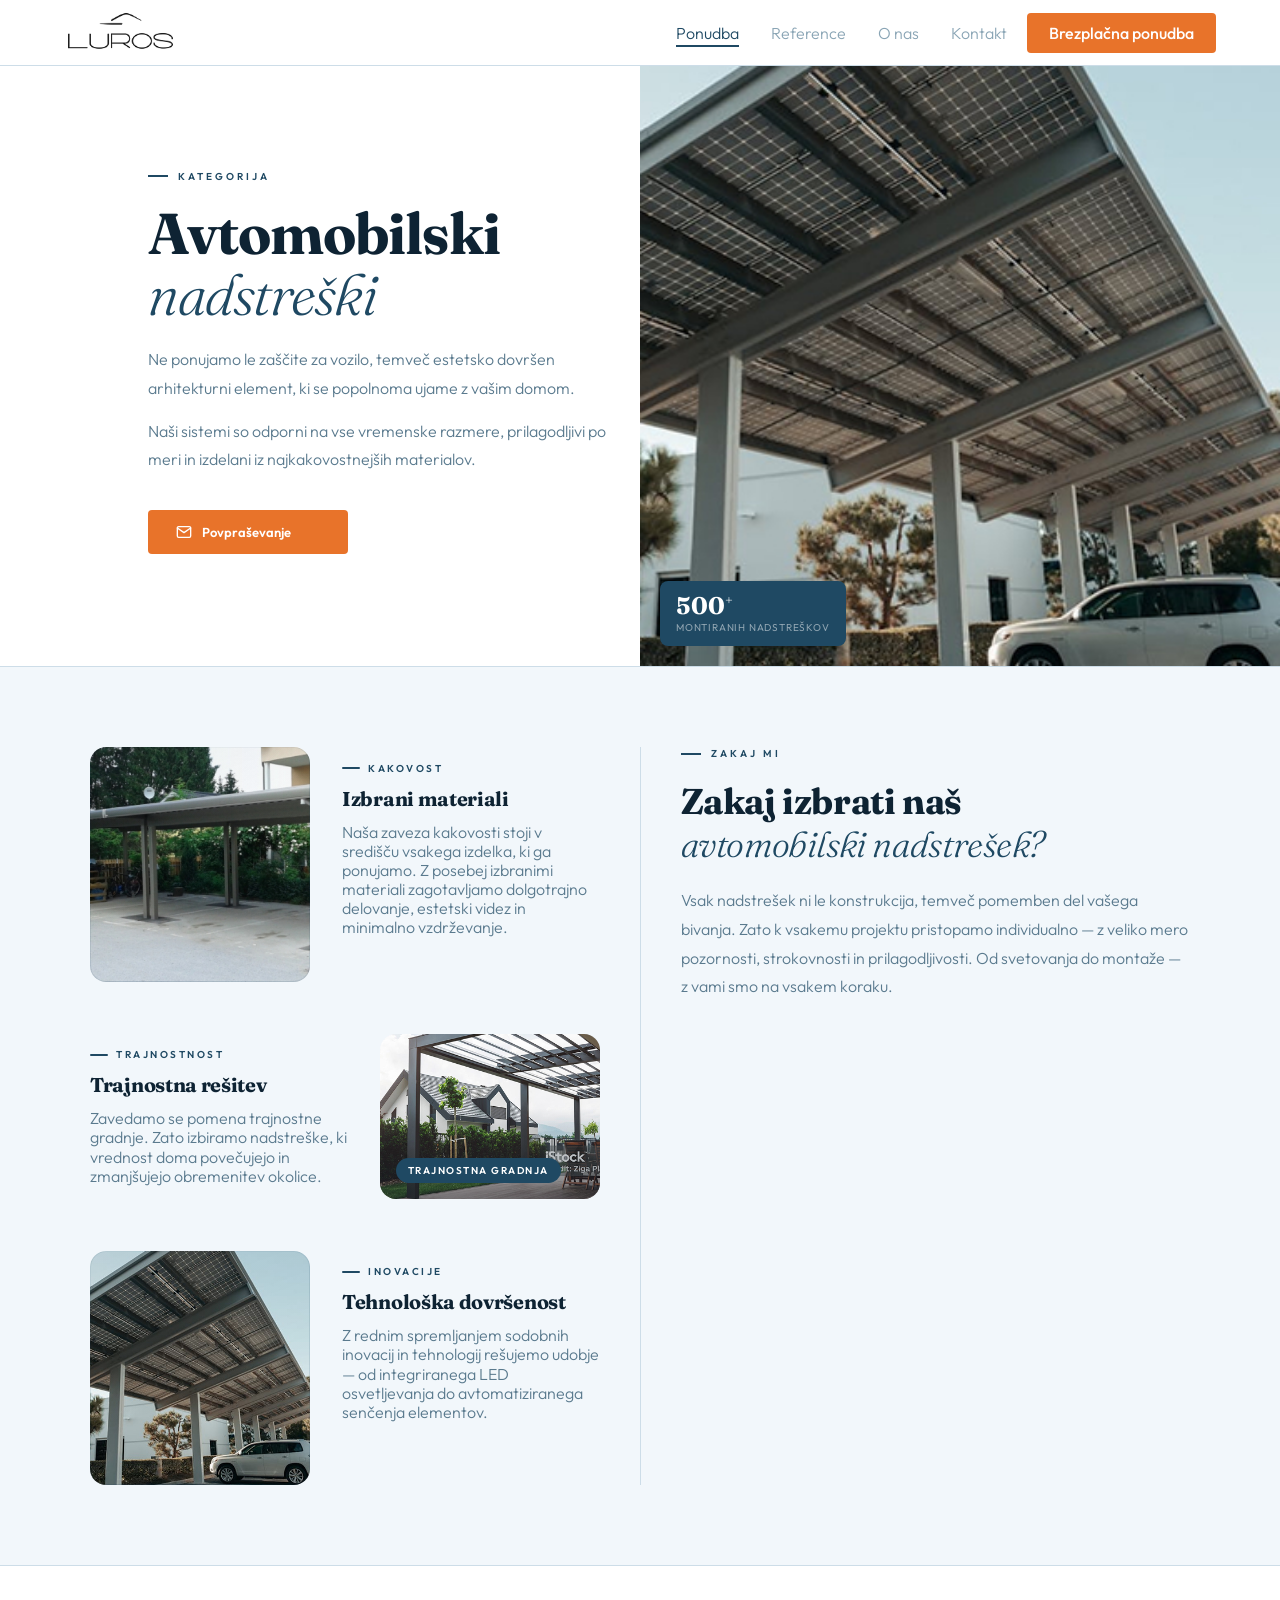
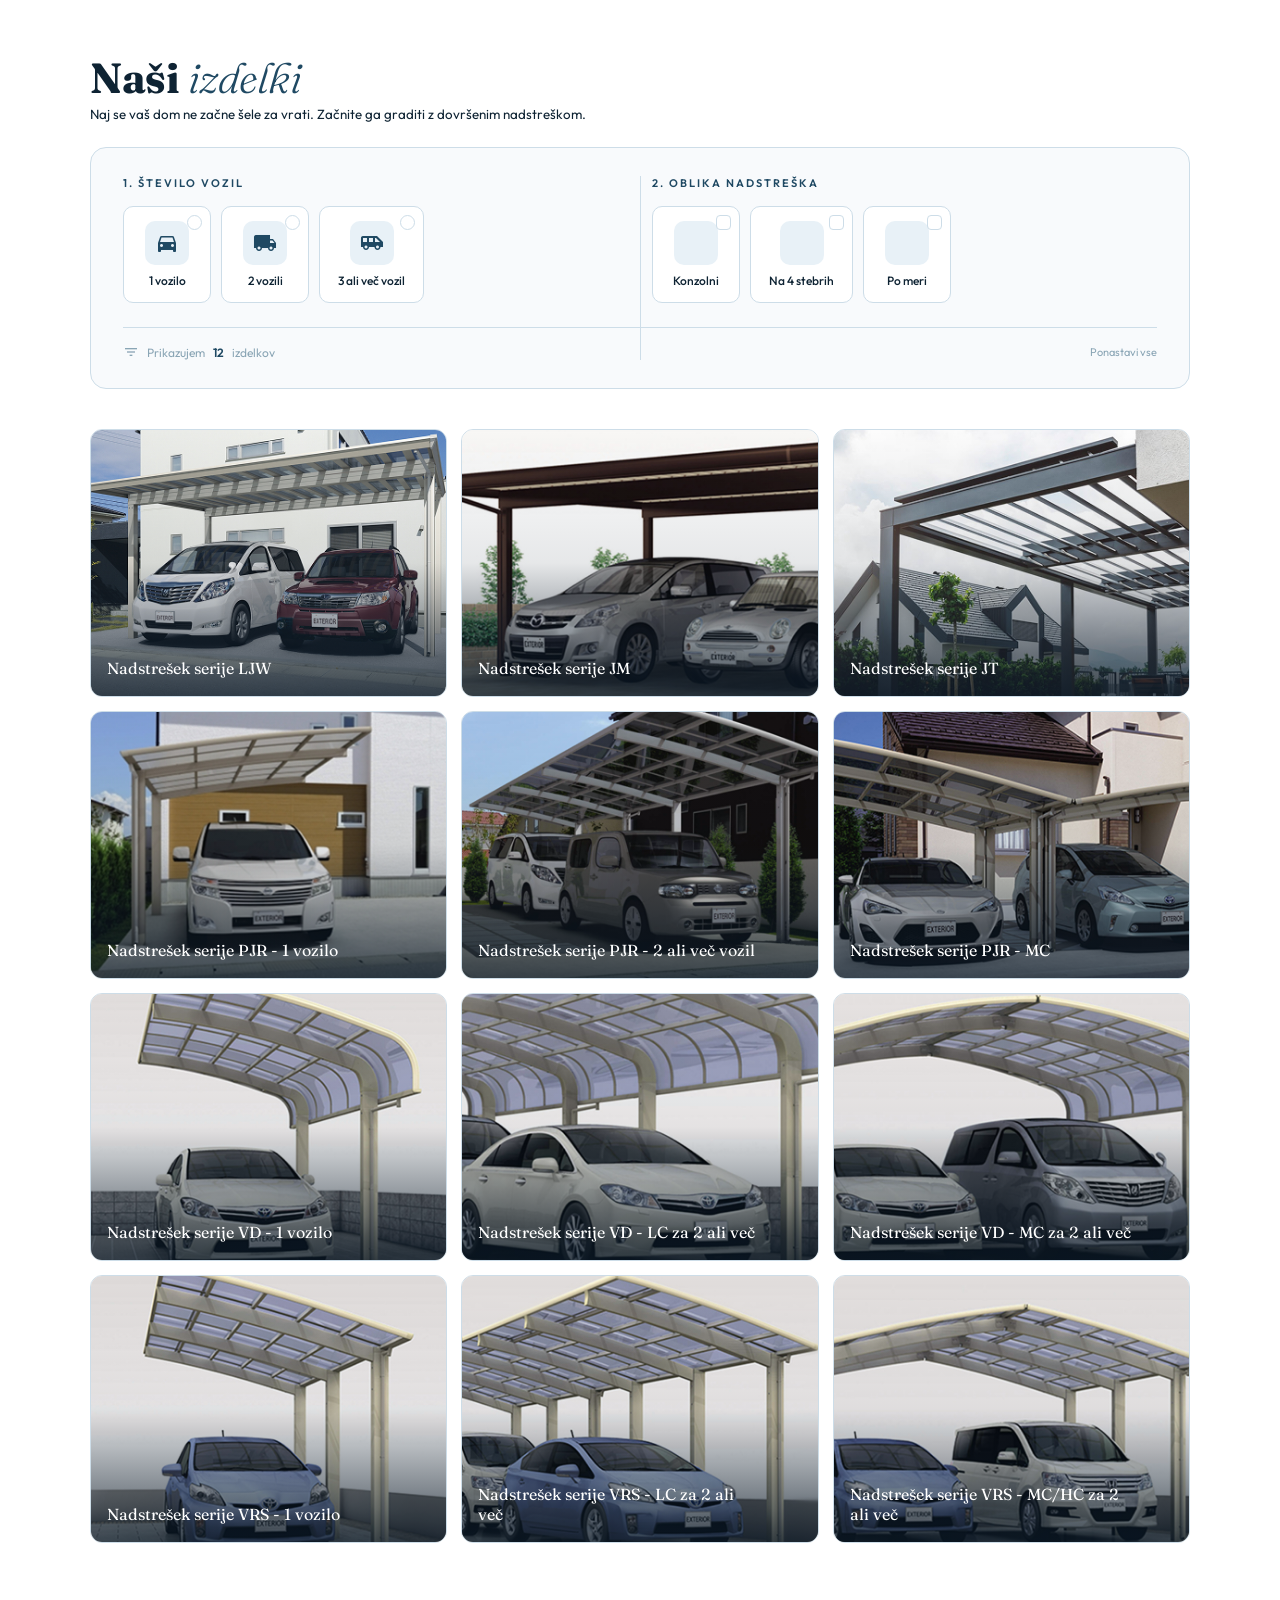
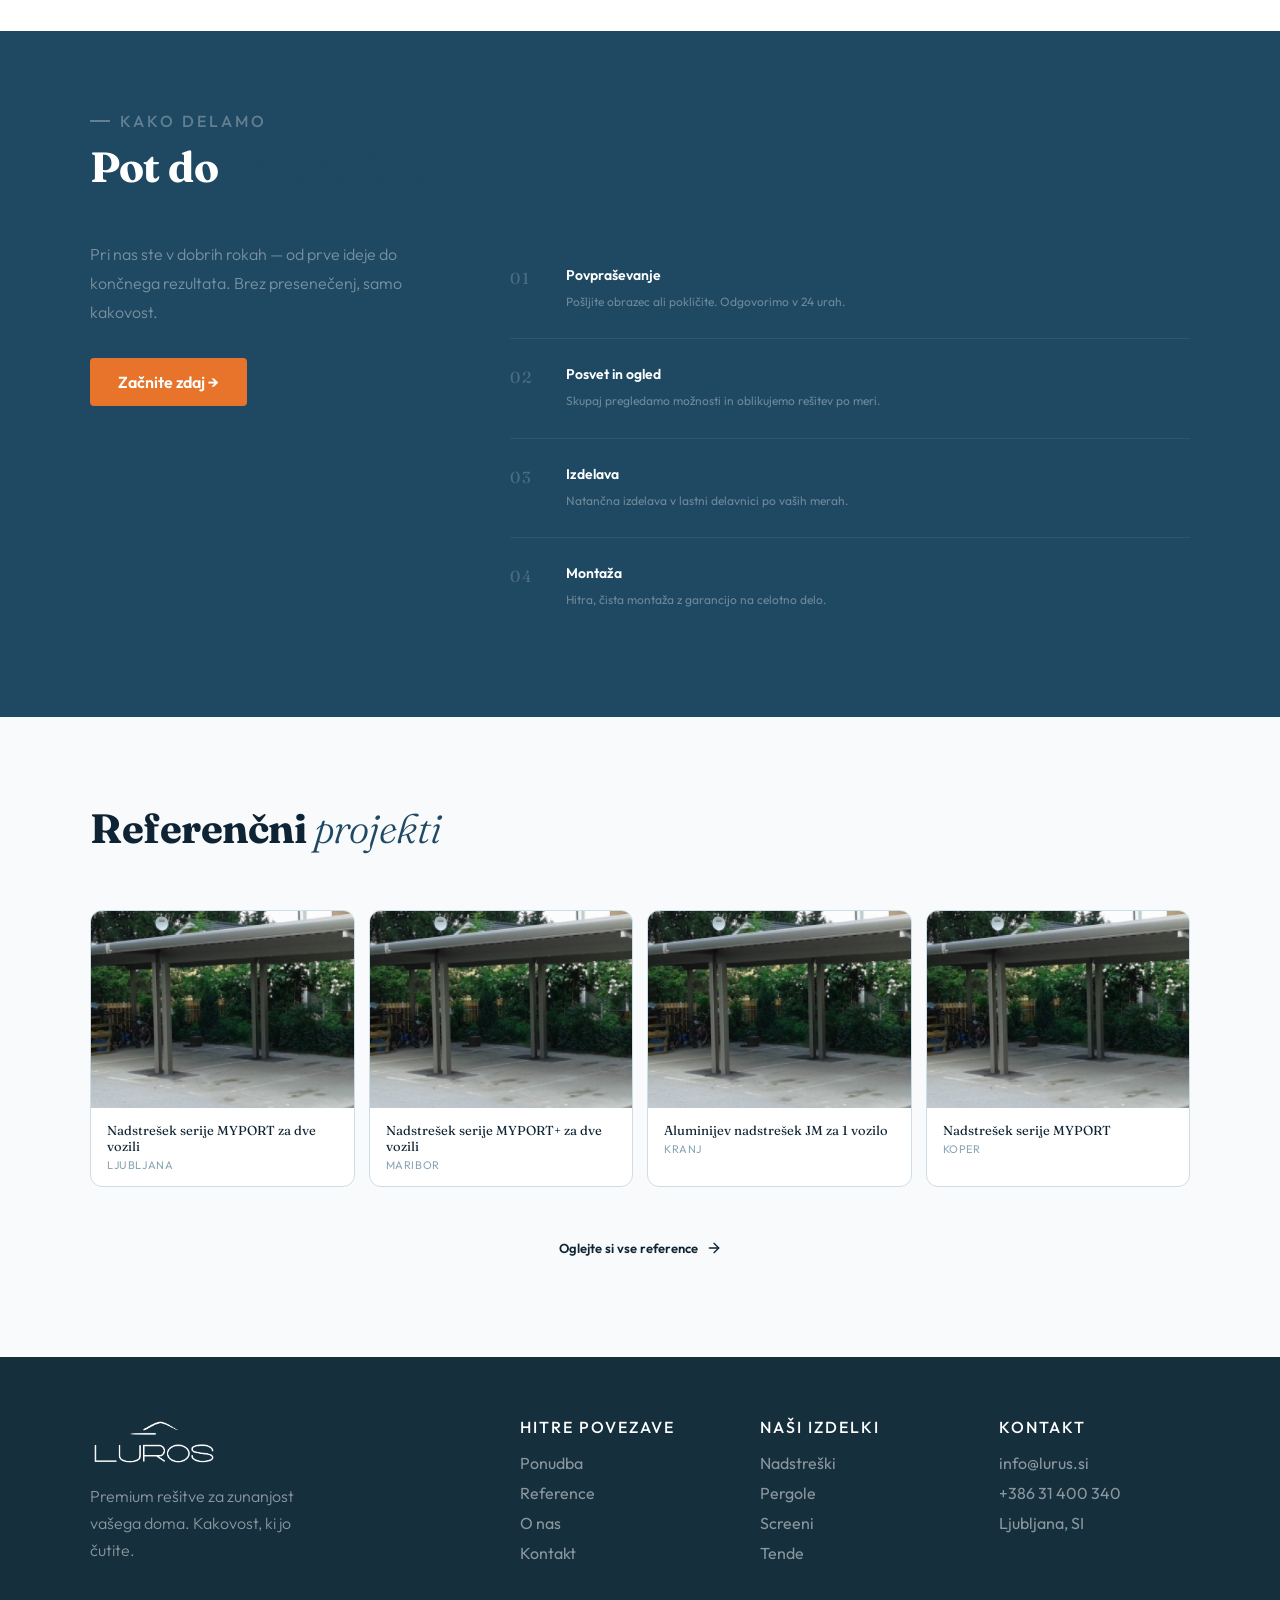
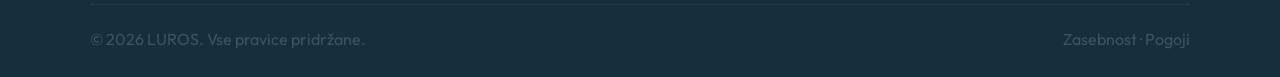
==== category.html @ 24ec09e5 "Add HTML versions for GitHub Pages deployment - Created .html copies of all .php pages - Updated all" ====
<!DOCTYPE html>
<html lang="sl">
<head>
<meta charset="UTF-8">
<meta name="viewport" content="width=device-width, initial-scale=1.0">
<title>Avtomobilski nadstreški — LUROS</title>
<link rel="preconnect" href="https://fonts.googleapis.com">
<link href="https://fonts.googleapis.com/css2?family=Fraunces:ital,opsz,wght@0,9..144,300;0,9..144,400;0,9..144,700;1,9..144,300;1,9..144,700&family=Outfit:wght@300;400;500;600&display=swap" rel="stylesheet">
<link rel="stylesheet" href="style.css">
<link rel="stylesheet" href="category.css">
<link href="https://fonts.googleapis.com/icon?family=Material+Icons" rel="stylesheet">
</head>
<body>

<!-- NAV -->
<nav>
    <a href="index.html"><img class="logo-img" src="images/logo.png" alt="LUROS"></a>
    <div style="display: flex; gap: 20px; align-items: center;">
        <ul class="nav-links">
            <li><a href="#" class="act" onclick="openMenu(event)">Ponudba</a></li>
            <li><a href="#">Reference</a></li>
            <li><a href="#">O nas</a></li>
            <li><a href="#">Kontakt</a></li>
        </ul>
        <a href="#" class="nav-cta">Brezplačna ponudba</a>
    </div>
</nav>

<!-- FULLSCREEN MENU OVERLAY -->
<div id="menu-overlay">
  <button class="mo-close" onclick="closeMenu()">
    <svg viewBox="0 0 24 24"><line x1="18" y1="6" x2="6" y2="18"/><line x1="6" y1="6" x2="18" y2="18"/></svg>
  </button>

  <div class="mo-left">
    <div class="mo-heading">Naša ponudba</div>
    <div class="mo-grid">

      <div class="mo-cat" onclick="window.location='category.html'">
        <div class="mo-cat-img"><img src="images/avtomobilski_nadstresek.jpg" alt="Avtomobilski nadstreški"></div>
        <div class="mo-cat-body">
          <div class="mo-cat-title">Avtomobilski nadstreški</div>
          <ul class="mo-cat-items">
            <li>Nadstrešek serije LJW</li>
            <li>Nadstrešek serije JM</li>
            <li>Nadstrešek serije JT</li>
            <li>Serije VD in VDS</li>
          </ul>
        </div>
      </div>

      <div class="mo-cat" onclick="closeMenu()">
        <div class="mo-cat-img"><img src="images/nadstreski_trasa.png" alt="Nadstreški za teraso"></div>
        <div class="mo-cat-body">
          <div class="mo-cat-title">Nadstreški za teraso</div>
          <ul class="mo-cat-items">
            <li>Nadstrešek za teraso 1</li>
            <li>Nadstrešek za teraso 2</li>
            <li>Nadstrešek za teraso 3</li>
            <li>Nadstrešek za teraso 4–5</li>
          </ul>
        </div>
      </div>

      <div class="mo-cat" onclick="closeMenu()">
        <div class="mo-cat-img"><img src="images/pergola_lamele.jpg" alt="Pergole z vrtljivimi lamelami"></div>
        <div class="mo-cat-body">
          <div class="mo-cat-title">Pergole z lamelami</div>
          <ul class="mo-cat-items">
            <li>Pergola 1</li>
            <li>Pergola 2</li>
            <li>Pergola 3</li>
            <li>Pergola 4 &amp; 5</li>
          </ul>
        </div>
      </div>

      <div class="mo-cat" onclick="closeMenu()">
        <div class="mo-cat-img"><img src="images/pergotende.jpg" alt="Pergotende in tende"></div>
        <div class="mo-cat-body">
          <div class="mo-cat-title">Pergotende in tende</div>
          <ul class="mo-cat-items">
            <li>Pergotenda 1</li>
            <li>Pergotenda 2</li>
            <li>Pergotenda 3</li>
            <li>Tende 4 &amp; 5</li>
          </ul>
        </div>
      </div>

      <div class="mo-cat" onclick="closeMenu()">
        <div class="mo-cat-img"><img src="images/horizontalni_screeni.jpg" alt="Horizontalni screeni"></div>
        <div class="mo-cat-body">
          <div class="mo-cat-title">Horizontalni screeni</div>
          <ul class="mo-cat-items">
            <li>Horizontalni screen 1</li>
            <li>Horizontalni screen 2</li>
            <li>Horizontalni screen 3</li>
            <li>Screen 4 &amp; 5</li>
          </ul>
        </div>
      </div>

      <div class="mo-cat" onclick="closeMenu()">
        <div class="mo-cat-img"><img src="images/screeni_zip.jpg" alt="Screeni, zip screeni"></div>
        <div class="mo-cat-body">
          <div class="mo-cat-title">Screeni, zip screeni</div>
          <ul class="mo-cat-items">
            <li>ZIP screen 1</li>
            <li>ZIP screen 2</li>
            <li>ZIP screen 3</li>
            <li>ZIP screen 4 &amp; 5</li>
          </ul>
        </div>
      </div>

    </div>
  </div>

  <div class="mo-right">
    <div>
      <ul class="mo-nav-links">
        <li><a href="#" onclick="closeMenu()">Reference</a></li>
        <li><a href="#" onclick="closeMenu()">O nas</a></li>
        <li><a href="#" onclick="closeMenu()">Kontakt</a></li>
      </ul>
    </div>
    <div class="mo-brand">
      <p class="mo-brand-desc">Premium nadstreški, pergole in sistemi za senčenje. Kakovostne rešitve po meri za vaš zunanji prostor.</p>
      <div class="mo-brand-meta">
        <div><strong>Pon–Čet</strong> · 7.00–17.00</div>
        <div><strong>Petek</strong> · 7.00–15.00</div>
        <div><strong>Sob</strong> · 8.00–12.00</div>
      </div>
      <div class="mo-brand-meta" style="margin-top:12px">
        <div><strong>Tel</strong> · +386 31 400 340</div>
        <div><strong>Mail</strong> · info@lurus.si</div>
      </div>
      <a href="#" class="mo-cta" onclick="closeMenu()">Brezplačna ponudba →</a>
    </div>
  </div>
</div>


<!-- ── HERO ── -->
<section class="cat-hero">
  <div class="hero-grid">
    <div class="fade-up">
      <div class="hero-label">Kategorija</div>
      <h1>Avtomobilski<br><em>nadstreški</em></h1>
      <p class="cat-hero-sub">Ne ponujamo le zaščite za vozilo, temveč estetsko dovršen arhitekturni element, ki se popolnoma ujame z vašim domom.</p>
      <p class="cat-hero-sub2">Naši sistemi so odporni na vse vremenske razmere, prilagodljivi po meri in izdelani iz najkakovostnejših materialov.</p>
      <a href="#" class="btn-accent" style="max-width: 200px;">
        <svg viewBox="0 0 24 24"><path d="M4 4h16c1.1 0 2 .9 2 2v12c0 1.1-.9 2-2 2H4c-1.1 0-2-.9-2-2V6c0-1.1.9-2 2-2z"/><polyline points="22,6 12,13 2,6"/></svg>
        Povpraševanje
      </a>
    </div>
    <div class="fade-up d1">
      <div class="hero-img-wrap">
        <img src="images/avtomobilski_nadstresek.jpg" alt="Avtomobilski nadstrešek">
        <div class="hero-img-chip">
          <div class="chip-n">500<sup style="font-size:14px;opacity:.6">+</sup></div>
          <div class="chip-l">Montiranih nadstreškov</div>
        </div>
      </div>
    </div>
  </div>
</section>

<!-- ── WHY ── -->
<section class="why">
  <div class="why-inner">

    <div class="left-col">

      <div class="content-block fade-up">
        <div class="cb-img">
          <img src="images/referenca.jpg" alt="Kakovost">
          <div class="cb-img-overlay"></div>
        </div>
        <div class="cb-text">
          <div class="cb-tag">Kakovost</div>
          <div class="cb-title">Izbrani materiali</div>
          <p class="cb-body">Naša zaveza kakovosti stoji v središču vsakega izdelka, ki ga ponujamo. Z posebej izbranimi materiali zagotavljamo dolgotrajno delovanje, estetski videz in minimalno vzdrževanje.</p>
        </div>
      </div>

      <div class="content-block reverse fade-up d1">
        <div class="cb-text">
          <div class="cb-tag">Trajnostnost</div>
          <div class="cb-title">Trajnostna rešitev</div>
          <p class="cb-body">Zavedamo se pomena trajnostne gradnje. Zato izbiramo nadstreške, ki vrednost doma povečujejo in zmanjšujejo obremenitev okolice.</p>
        </div>
        <div class="mid-card">
          <img src="images/pergola_lamele.jpg" alt="Trajnostnost">
          <div class="mid-card-overlay"></div>
          <div class="mid-card-badge">Trajnostna gradnja</div>
        </div>
      </div>

      <div class="content-block fade-up d2">
        <div class="cb-img">
          <img src="images/avtomobilski_nadstresek.jpg" alt="Tehnologija">
          <div class="cb-img-overlay"></div>
        </div>
        <div class="cb-text">
          <div class="cb-tag">Inovacije</div>
          <div class="cb-title">Tehnološka dovršenost</div>
          <p class="cb-body">Z rednim spremljanjem sodobnih inovacij in tehnologij rešujemo udobje — od integriranega LED osvetljevanja do avtomatiziranega senčenja elementov.</p>
        </div>
      </div>

    </div>

    <div class="why-right fade-up d1">
      <div class="why-eyebrow">Zakaj mi</div>
      <div class="why-title">Zakaj izbrati naš<br><em>avtomobilski nadstrešek?</em></div>
      <p class="why-body">Vsak nadstrešek ni le konstrukcija, temveč pomemben del vašega bivanja. Zato k vsakemu projektu pristopamo individualno — z veliko mero pozornosti, strokovnosti in prilagodljivosti. Od svetovanja do montaže — z vami smo na vsakem koraku.</p>

    </div>

  </div>
</section>

<!-- ── PRODUCTS ── -->
<section class="products">
  <div class="products-inner">
      <div class="sec-head fu" style="margin-bottom:24px;">
          <div><div class="st2">Naši <em>izdelki</em></div>
          <small>Naj se vaš dom ne začne šele za vrati. Začnite ga graditi z dovršenim nadstreškom.</small></div>
      </div>

    <!-- ── FILTER BAR ── -->
    <div class="filter-bar fade-up">
      <div class="filter-divider"></div>

      <!-- Group 1: Število vozil (radio) -->
      <div>
        <div class="filter-group-label">
          1. Število vozil
        </div>
        <div class="filter-options" id="grp-vozila">
          <div class="fo" data-group="vozila" data-val="1" onclick="selectFo(this,'vozila')">
            <div class="fo-radio"></div>
            <div class="fo-icon"><span class="material-icons">directions_car</span></div>
            <div class="fo-label">1 vozilo</div>
          </div>
          <div class="fo" data-group="vozila" data-val="2" onclick="selectFo(this,'vozila')">
            <div class="fo-radio"></div>
            <div class="fo-icon"><span class="material-icons">local_shipping</span></div>
            <div class="fo-label">2 vozili</div>
          </div>
          <div class="fo" data-group="vozila" data-val="3" onclick="selectFo(this,'vozila')">
            <div class="fo-radio"></div>
            <div class="fo-icon"><span class="material-icons">airport_shuttle</span></div>
            <div class="fo-label">3 ali več vozil</div>
          </div>
        </div>
      </div>

      <!-- Group 2: Oblika nadstreška (checkbox) -->
      <div>
        <div class="filter-group-label">
          2. Oblika nadstreška
        </div>
        <div class="filter-options" id="grp-oblika">
          <div class="fo" data-group="oblika" data-val="konzolni" onclick="toggleFo(this)">
            <div class="fo-check"></div>
            <div class="fo-icon"><span class="material-icons">roofing</span></div>
            <div class="fo-label">Konzolni</div>
          </div>
          <div class="fo" data-group="oblika" data-val="stebri" onclick="toggleFo(this)">
            <div class="fo-check"></div>
            <div class="fo-icon"><span class="material-icons">garage</span></div>
            <div class="fo-label">Na 4 stebrih</div>
          </div>
          <div class="fo" data-group="oblika" data-val="meri" onclick="toggleFo(this)">
            <div class="fo-check"></div>
            <div class="fo-icon"><span class="material-icons">design_services</span></div>
            <div class="fo-label">Po meri</div>
          </div>
        </div>
      </div>

      <!-- result strip -->
      <div class="filter-result-strip">
        <span class="material-icons">filter_list</span>
        Prikazujem <strong id="resultCount">12</strong> izdelkov
        <div class="filter-tags" id="filterTags"></div>
        <a class="fg-reset" onclick="resetAll()" style="margin-left:auto">Ponastavi vse</a>
      </div>
    </div>

    <div class="products-grid" id="productsGrid">

      <!-- Row 1 -->
      <div class="product-card fade-up" data-vozila="1" data-oblika="konzolni" onclick="window.location='product.html'" style="cursor:pointer">
        <img src="images/kategorije/nadstresek_serij_ljw.jpg" alt="Nadstrešek serije LJW">
        <div class="pc-overlay"></div>
        <div class="pc-info">
          <div class="pc-name">Nadstrešek serije LJW</div>
          <div class="pc-arrow"><svg viewBox="0 0 24 24"><line x1="5" y1="12" x2="19" y2="12"/><polyline points="12 5 19 12 12 19"/></svg></div>
        </div>
      </div>
      <div class="product-card fade-up d1" data-vozila="1" data-oblika="stebri">
        <img src="images/kategorije/nadstresek_serije_jm.jpg" alt="Nadstrešek serije JM">
        <div class="pc-overlay"></div>
        <div class="pc-info">
          <div class="pc-name">Nadstrešek serije JM</div>
          <div class="pc-arrow"><svg viewBox="0 0 24 24"><line x1="5" y1="12" x2="19" y2="12"/><polyline points="12 5 19 12 12 19"/></svg></div>
        </div>
      </div>
      <div class="product-card fade-up d2" data-vozila="1" data-oblika="meri">
        <img src="images/kategorije/nadstresek_serije_jt.jpg" alt="Nadstrešek serije JT">
        <div class="pc-overlay"></div>
        <div class="pc-info">
          <div class="pc-name">Nadstrešek serije JT</div>
          <div class="pc-arrow"><svg viewBox="0 0 24 24"><line x1="5" y1="12" x2="19" y2="12"/><polyline points="12 5 19 12 12 19"/></svg></div>
        </div>
      </div>

      <!-- Row 2 -->
      <div class="product-card fade-up" data-vozila="1" data-oblika="konzolni">
        <img src="images/kategorije/nadstresek_serije_pjr_1_vozilo.jpg" alt="Nadstrešek serije PJR - 1 vozilo">
        <div class="pc-overlay"></div>
        <div class="pc-info">
          <div class="pc-name">Nadstrešek serije PJR - 1 vozilo</div>
          <div class="pc-arrow"><svg viewBox="0 0 24 24"><line x1="5" y1="12" x2="19" y2="12"/><polyline points="12 5 19 12 12 19"/></svg></div>
        </div>
      </div>
      <div class="product-card fade-up d1" data-vozila="2" data-oblika="stebri">
        <img src="images/kategorije/nadstresek_serije_pjr_2ali_vec.jpg" alt="Nadstrešek serije PJR - 2 ali več vozil">
        <div class="pc-overlay"></div>
        <div class="pc-info">
          <div class="pc-name">Nadstrešek serije PJR - 2 ali več vozil</div>
          <div class="pc-arrow"><svg viewBox="0 0 24 24"><line x1="5" y1="12" x2="19" y2="12"/><polyline points="12 5 19 12 12 19"/></svg></div>
        </div>
      </div>
      <div class="product-card fade-up d2" data-vozila="2" data-oblika="stebri">
        <img src="images/kategorije/nadstresek_serijepjr_mc.jpg" alt="Nadstrešek serije PJR - MC">
        <div class="pc-overlay"></div>
        <div class="pc-info">
          <div class="pc-name">Nadstrešek serije PJR - MC</div>
          <div class="pc-arrow"><svg viewBox="0 0 24 24"><line x1="5" y1="12" x2="19" y2="12"/><polyline points="12 5 19 12 12 19"/></svg></div>
        </div>
      </div>

      <!-- Row 3 -->
      <div class="product-card fade-up" data-vozila="1" data-oblika="konzolni">
        <img src="images/kategorije/nadstresek_serije_VD_1.jpg" alt="Nadstrešek serije VD - 1 vozilo">
        <div class="pc-overlay"></div>
        <div class="pc-info">
          <div class="pc-name">Nadstrešek serije VD - 1 vozilo</div>
          <div class="pc-arrow"><svg viewBox="0 0 24 24"><line x1="5" y1="12" x2="19" y2="12"/><polyline points="12 5 19 12 12 19"/></svg></div>
        </div>
      </div>
      <div class="product-card fade-up d1" data-vozila="2" data-oblika="konzolni">
        <img src="images/kategorije/nadstresek_serije_VD_LC_2.jpg" alt="Nadstrešek serije VD - LC za 2 ali več">
        <div class="pc-overlay"></div>
        <div class="pc-info">
          <div class="pc-name">Nadstrešek serije VD - LC za 2 ali več</div>
          <div class="pc-arrow"><svg viewBox="0 0 24 24"><line x1="5" y1="12" x2="19" y2="12"/><polyline points="12 5 19 12 12 19"/></svg></div>
        </div>
      </div>
      <div class="product-card fade-up d2" data-vozila="2" data-oblika="stebri">
        <img src="images/kategorije/nadstresek_serije_vd_mc_2.jpg" alt="Nadstrešek serije VD - MC za 2 ali več">
        <div class="pc-overlay"></div>
        <div class="pc-info">
          <div class="pc-name">Nadstrešek serije VD - MC za 2 ali več</div>
          <div class="pc-arrow"><svg viewBox="0 0 24 24"><line x1="5" y1="12" x2="19" y2="12"/><polyline points="12 5 19 12 12 19"/></svg></div>
        </div>
      </div>

      <!-- Row 4 -->
      <div class="product-card fade-up" data-vozila="1" data-oblika="meri">
        <img src="images/kategorije/nadstresek_serije_vrs_1.jpg" alt="Nadstrešek serije VRS - 1 vozilo">
        <div class="pc-overlay"></div>
        <div class="pc-info">
          <div class="pc-name">Nadstrešek serije VRS - 1 vozilo</div>
          <div class="pc-arrow"><svg viewBox="0 0 24 24"><line x1="5" y1="12" x2="19" y2="12"/><polyline points="12 5 19 12 12 19"/></svg></div>
        </div>
      </div>
      <div class="product-card fade-up d1" data-vozila="3" data-oblika="stebri">
        <img src="images/kategorije/nadstresek_serije_vrs_lc_2.jpg" alt="Nadstrešek serije VRS - LC za 2 ali več">
        <div class="pc-overlay"></div>
        <div class="pc-info">
          <div class="pc-name">Nadstrešek serije VRS - LC za 2 ali več</div>
          <div class="pc-arrow"><svg viewBox="0 0 24 24"><line x1="5" y1="12" x2="19" y2="12"/><polyline points="12 5 19 12 12 19"/></svg></div>
        </div>
      </div>
      <div class="product-card fade-up d2" data-vozila="3" data-oblika="meri">
        <img src="images/kategorije/nadstresek_serije_vrs-mc-2.jpg" alt="Nadstrešek serije VRS - MC/HC za 2 ali več">
        <div class="pc-overlay"></div>
        <div class="pc-info">
          <div class="pc-name">Nadstrešek serije VRS - MC/HC za 2 ali več</div>
          <div class="pc-arrow"><svg viewBox="0 0 24 24"><line x1="5" y1="12" x2="19" y2="12"/><polyline points="12 5 19 12 12 19"/></svg></div>
        </div>
      </div>

      <!-- No results -->
      <div class="no-results" id="noResults">
        <div class="nr-icon">🔍</div>
        <div class="nr-title">Ni rezultatov</div>
        <p class="nr-sub">Za izbrane filtre ni ustreznih izdelkov.<br>Poskusite z drugačno kombinacijo.</p>
      </div>

    </div>
  </div>
</section>

<!-- ── PROCESS ── -->
<section class="proces">
    <div class="sw">
        <div class="fu"><div class="sl2">Kako delamo</div><div class="st2">Pot do <em>vaše rešitve</em></div></div>
        <div class="proces-body">
            <div class="fu d1">
                <p class="proces-lead">Pri nas ste v dobrih rokah — od prve ideje do končnega rezultata. Brez presenečenj, samo kakovost.</p>
                <a href="#" class="btn-brand-white">Začnite zdaj →</a>
            </div>
            <div class="steps fu d2">
                <div class="step"><div class="step-n">01</div><div><div class="step-title">Povpraševanje</div><div class="step-desc">Pošljite obrazec ali pokličite. Odgovorimo v 24 urah.</div></div></div>
                <div class="step"><div class="step-n">02</div><div><div class="step-title">Posvet in ogled</div><div class="step-desc">Skupaj pregledamo možnosti in oblikujemo rešitev po meri.</div></div></div>
                <div class="step"><div class="step-n">03</div><div><div class="step-title">Izdelava</div><div class="step-desc">Natančna izdelava v lastni delavnici po vaših merah.</div></div></div>
                <div class="step"><div class="step-n">04</div><div><div class="step-title">Montaža</div><div class="step-desc">Hitra, čista montaža z garancijo na celotno delo.</div></div></div>
            </div>
        </div>
    </div>
</section>

<!-- ── REFERENCE ── -->
<section class="reference">
  <div class="reference-inner">
    <div class="sec-head fade-up" style="margin-bottom:48px">
      <div class="sec-title">Referenčni <em>projekti</em></div>
    </div>

    <div class="ref-grid fade-up d1">
      <div class="ref-card">
        <div class="ref-img"><img src="images/referenca.jpg" alt=""></div>
        <div class="ref-info">
          <div class="ref-name">Nadstrešek serije MYPORT za dve vozili</div>
          <div class="ref-loc">Ljubljana</div>
        </div>
      </div>
      <div class="ref-card">
        <div class="ref-img"><img src="images/referenca.jpg" alt=""></div>
        <div class="ref-info">
          <div class="ref-name">Nadstrešek serije MYPORT+ za dve vozili</div>
          <div class="ref-loc">Maribor</div>
        </div>
      </div>
      <div class="ref-card">
        <div class="ref-img"><img src="images/referenca.jpg" alt=""></div>
        <div class="ref-info">
          <div class="ref-name">Aluminijev nadstrešek JM za 1 vozilo</div>
          <div class="ref-loc">Kranj</div>
        </div>
      </div>
      <div class="ref-card">
        <div class="ref-img"><img src="images/referenca.jpg" alt=""></div>
        <div class="ref-info">
          <div class="ref-name">Nadstrešek serije MYPORT</div>
          <div class="ref-loc">Koper</div>
        </div>
      </div>
    </div>

    <div class="ref-cta fade-up d2">
      <a href="#" class="btn-outline">
        Oglejte si vse reference
        <svg viewBox="0 0 24 24"><line x1="5" y1="12" x2="19" y2="12"/><polyline points="12 5 19 12 12 19"/></svg>
      </a>
    </div>
  </div>
</section>

<!-- ── FOOTER ── -->
<footer>
    <div class="footer-grid">
        <div>
            <img class="footer-logo" src="images/White logo - no background(1).png" alt="LUROS">
            <p class="footer-tagline">Premium rešitve za zunanjost vašega doma. Kakovost, ki jo čutite.</p>
        </div>
        <div class="footer-col"><h5>Hitre povezave</h5><ul><li><a href="#">Ponudba</a></li><li><a href="#">Reference</a></li><li><a href="#">O nas</a></li><li><a href="#">Kontakt</a></li></ul></div>
        <div class="footer-col"><h5>Naši izdelki</h5><ul><li><a href="#">Nadstreški</a></li><li><a href="#">Pergole</a></li><li><a href="#">Screeni</a></li><li><a href="#">Tende</a></li></ul></div>
        <div class="footer-col"><h5>Kontakt</h5><ul><li><a href="#">info@lurus.si</a></li><li><a href="#">+386 31 400 340</a></li><li><a href="#">Ljubljana, SI</a></li></ul></div>
    </div>
    <div class="footer-bottom"><span>© 2026 LUROS. Vse pravice pridržane.</span><span>Zasebnost · Pogoji</span></div>
</footer>

<script>
    // Menu
    function openMenu(e){
      if(e)e.preventDefault();
      document.getElementById('menu-overlay').classList.add('open');
      document.body.style.overflow='hidden';
    }
    function closeMenu(){
      document.getElementById('menu-overlay').classList.remove('open');
      document.body.style.overflow='';
    }
    document.addEventListener('keydown',e=>{if(e.key==='Escape')closeMenu()});

    // Scroll animations
    const obs=new IntersectionObserver(entries=>{entries.forEach(e=>{if(e.isIntersecting)e.target.classList.add('vis')})},{threshold:.12});
    document.querySelectorAll('.fu').forEach(el=>obs.observe(el));
    document.querySelectorAll('.fade-up').forEach(el=>obs.observe(el));

    // ── FILTER LOGIC ──
    const LABELS = {
      vozila: { '1':'1 vozilo', '2':'2 vozili', '3':'3+ vozil' },
      oblika: { konzolni:'Konzolni', stebri:'Na 4 stebrih', meri:'Po meri' }
    };

    function getActiveFilters() {
      const vozila = document.querySelector('[data-group="vozila"].selected')?.dataset.val || null;
      const oblika = [...document.querySelectorAll('[data-group="oblika"].selected')].map(e => e.dataset.val);
      return { vozila, oblika };
    }

    function runFilter() {
      const { vozila, oblika } = getActiveFilters();
      const cards = document.querySelectorAll('.product-card[data-vozila]');
      let visible = 0;
      cards.forEach(card => {
        const matchV = !vozila || card.dataset.vozila === vozila;
        const matchO = oblika.length === 0 || oblika.includes(card.dataset.oblika);
        const show = matchV && matchO;
        card.classList.toggle('hidden', !show);
        if (show) visible++;
      });
      document.getElementById('resultCount').textContent = visible;
      document.getElementById('noResults').classList.toggle('show', visible === 0);
      renderTags(vozila, oblika);
    }

    function renderTags(vozila, oblika) {
      const wrap = document.getElementById('filterTags');
      wrap.innerHTML = '';
      if (vozila) {
        wrap.innerHTML += `<span class="ftag">${LABELS.vozila[vozila]}<span class="material-icons" onclick="resetGroup('vozila')">close</span></span>`;
      }
      oblika.forEach(v => {
        wrap.innerHTML += `<span class="ftag">${LABELS.oblika[v]}<span class="material-icons" onclick="removeOblika('${v}')">close</span></span>`;
      });
    }

    function removeOblika(val) {
      const el = document.querySelector(`[data-group="oblika"][data-val="${val}"]`);
      if (el) { el.classList.remove('selected'); runFilter(); }
    }

    function selectFo(el, group) {
      document.querySelectorAll(`[data-group="${group}"]`).forEach(f => f.classList.remove('selected'));
      el.classList.add('selected');
      runFilter();
    }

    function toggleFo(el) {
      el.classList.toggle('selected');
      runFilter();
    }

    function resetGroup(group) {
      document.querySelectorAll(`[data-group="${group}"]`).forEach(f => f.classList.remove('selected'));
      runFilter();
    }

    function resetAll() {
      document.querySelectorAll('.fo.selected').forEach(f => f.classList.remove('selected'));
      runFilter();
    }

    runFilter();
</script>
</body>
</html>
---- style.css ----
@import url('https://fonts.googleapis.com/css2?family=Fraunces:ital,opsz,wght@0,9..144,300;0,9..144,700;1,9..144,300;1,9..144,700&family=Outfit:wght@300;400;500;600&display=swap');
*{margin:0;padding:0;box-sizing:border-box}
:root{
    --brand:#1f4963;
    --brand-dark:#152f3d;
    --brand-mid:#2a6285;
    --brand-light:#e8f1f7;
    --brand-pale:#f2f7fb;
    --white:#ffffff;
    --off:#f8fafc;
    --text:#0e2333;
    --muted:#5a7a8e;
    --border:#cddde8;
    --stone:#8aa5b5;
    --cta:#e8732a;
    --cta-hover:#d4641f;
}
html{scroll-behavior:smooth}
body{font-family:'Outfit',sans-serif;color:var(--text);background:var(--white);overflow-x:hidden}

/* NAV */
nav{position:fixed;top:0;left:0;right:0;z-index:100;height:66px;display:flex;align-items:center;justify-content:space-between;padding:0 5%;max-width:1920px;margin:0 auto;background:rgba(255,255,255,.97);backdrop-filter:blur(12px);border-bottom:1px solid var(--border)}
.logo-img{height:44px}
.nav-links{display:flex;gap:32px;list-style:none}
.nav-links a{font-size:16px;font-weight:300;color:var(--stone);text-decoration:none;transition:color .2s}
.nav-links a:hover{color:var(--brand)}
.nav-links a.act{color:var(--brand);border-bottom:2px solid var(--brand);padding-bottom:2px}
.nav-cta{background:var(--cta);color:#fff;padding:10px 22px;border-radius:4px;font-size:16px;font-weight:500;text-decoration:none;transition:background .2s}
.nav-cta:hover{background:var(--cta-hover)}

/* HERO */
.hero{margin-top:66px;position:relative;overflow:hidden;background:#c8dce8;max-width:1920px;margin-left:auto;margin-right:auto}
.hero-img{width:100%;display:block;max-height:70vh;object-fit:cover;object-position:bottom center}
.hero-overlay{position:absolute;inset:0;background:linear-gradient(100deg,rgba(12,28,40,.75) 0%,rgba(12,28,40,.4) 38%,rgba(12,28,40,.05) 65%,transparent 100%)}
.hero-text{position:absolute;top:30%;left:6%;transform:translateY(-50%);z-index:10;max-width:500px}
.hero-eyebrow{display:flex;align-items:center;gap:10px;margin-bottom:22px}
.ey-line{width:28px;height:1px;background:rgba(255,255,255,.4)}
.ey-label{font-size:16px;font-weight:500;color:rgba(255,255,255,.5);letter-spacing:3px;text-transform:uppercase}
.hero-text h1{font-family:'Fraunces',serif;font-size:clamp(32px,4vw,56px);font-weight:700;color:#fff;line-height:1.07;letter-spacing:-1px;margin-bottom:14px}
.hero-text h1 em{font-weight:300;font-style:italic;color:rgba(255,255,255,.6)}
.hero-text p{font-size:16px;color:rgba(255,255,255,.8);line-height:1.75;font-weight:300;margin-bottom:28px;max-width:380px}
.hero-btns{display:flex;gap:12px;flex-wrap:wrap;margin-bottom:24px}
.btn-white{display:inline-flex;align-items:center;gap:8px;background:var(--cta);color:#fff;padding:13px 26px;border-radius:4px;font-size:16px;font-weight:600;text-decoration:none;transition:all .2s}
.btn-white:hover{background:var(--cta-hover);gap:12px}
.btn-ghost-w{display:inline-flex;align-items:center;gap:8px;border:1px solid rgba(255,255,255,.25);color:rgba(255,255,255,.75);padding:13px 26px;border-radius:4px;font-size:16px;font-weight:400;text-decoration:none;transition:all .2s}
.btn-ghost-w:hover{border-color:rgba(255,255,255,.5);color:#fff;gap:12px}
.hero-hint{display:flex;align-items:center;gap:8px;font-size:16px;color:rgba(255,255,255,.8)}
.hint-pulse{width:7px;height:7px;border-radius:50%;background:rgba(255,255,255,.4);animation:hp 2s infinite}
@keyframes hp{0%,100%{opacity:1;transform:scale(1)}50%{opacity:.3;transform:scale(1.5)}}
/* HOTSPOT */
.hs{position:absolute;z-index:20;cursor:pointer;transform:translate(-50%,-50%)}
.hs-ring{width:36px;height:36px;border-radius:50%;border:2px solid rgba(255,255,255,.65);background:rgba(255,255,255,.15);backdrop-filter:blur(4px);display:flex;align-items:center;justify-content:center;transition:all .25s;animation:rp 2.5s infinite}
@keyframes rp{0%,100%{box-shadow:0 0 0 0 rgba(255,255,255,.3)}60%{box-shadow:0 0 0 10px rgba(255,255,255,0)}}
.hs.active .hs-ring,.hs:hover .hs-ring{background:var(--brand);border-color:var(--brand);animation:none;box-shadow:0 4px 16px rgba(31,73,99,.5)}
.hs-dot{width:9px;height:9px;background:#fff;border-radius:50%}
/* POPUP */
.popup{position:absolute;z-index:30;width:220px;background:rgba(255,255,255,.97);backdrop-filter:blur(16px);border:1px solid var(--border);border-radius:12px;padding:18px 20px;box-shadow:0 12px 36px rgba(15,35,52,.2);opacity:0;pointer-events:none;transition:opacity .22s,transform .22s;transform:scale(.95) translateY(6px)}
.popup.show{opacity:1;pointer-events:all;transform:scale(1) translateY(0)}
.popup.above{bottom:calc(100% + 12px);left:50%;margin-left:-110px}
.popup.below{top:calc(100% + 12px);left:50%;margin-left:-110px}
.popup.left{top:50%;right:calc(100% + 12px);margin-top:-55px}
.popup.right{top:50%;left:calc(100% + 12px);margin-top:-55px}
.pop-icon{width:34px;height:34px;background:var(--brand-light);border-radius:9px;display:flex;align-items:center;justify-content:center;margin-bottom:10px}
.pop-icon svg{width:17px;height:17px;stroke:var(--brand);fill:none;stroke-width:1.8;stroke-linecap:round;stroke-linejoin:round}
.popup h4{font-family:'Fraunces',serif;font-size:16px;font-weight:700;color:var(--text);margin-bottom:5px}
.popup p{font-size:16px;color:var(--muted);line-height:1.6;margin-bottom:11px}
.pop-link{display:inline-flex;align-items:center;gap:6px;font-size:16px;font-weight:600;color:var(--brand);text-decoration:none;transition:gap .2s}
.pop-link:hover{gap:10px}

/* STATS BAR */
.stats-bar{background:var(--brand);border-top:1px solid rgba(255,255,255,.08);position:relative;z-index:2}
.stats-inner{display:grid;grid-template-columns:repeat(4,1fr);max-width:1920px;margin:0 auto}
.si{padding:28px 5%;border-right:1px solid rgba(255,255,255,.08);text-align:left}
.si:last-child{border:none}
.si-num{font-family:'Fraunces',serif;font-size:32px;font-weight:700;color:#fff;line-height:1}
.si-num span{font-size:20px;opacity:.6}
.si-lbl{font-size:16px;color:rgba(255,255,255,.35);margin-top:5px;text-transform:uppercase;letter-spacing:.8px}

/* SECTION COMMON */
.sw{max-width:1100px;margin:0 auto}
.sl2{font-size:16px;font-weight:500;color:var(--brand);letter-spacing:3px;text-transform:uppercase;margin-bottom:12px;display:flex;align-items:center;gap:10px}
.sl2::before{content:'';width:20px;height:2px;background:var(--brand)}
.st2{font-family:'Fraunces',serif;font-size:clamp(30px,3.3vw,46px);font-weight:700;color:var(--text);line-height:1.15;letter-spacing:-.5px}
.st2 em{font-style:italic;font-weight:300;color:var(--brand)}

/* USP */
.usp{padding:80px 5%;background:var(--off)}
.usp-grid{display:grid;grid-template-columns:repeat(4,1fr);gap:1px;background:var(--border);margin-top:48px}
.usp-item{background:var(--white);padding:36px 28px;transition:background .2s;position:relative;overflow:hidden}
.usp-item::before{content:'';position:absolute;top:0;left:0;right:0;height:3px;background:var(--brand);transform:scaleX(0);transform-origin:left;transition:transform .3s}
.usp-item:hover{background:var(--brand-pale)}
.usp-item:hover::before{transform:scaleX(1)}
.usp-num{font-family:'Fraunces',serif;font-size:40px;font-weight:300;color:var(--border);line-height:1;margin-bottom:20px}
.usp-title{font-size:16px;font-weight:600;color:var(--text);margin-bottom:8px}
.usp-desc{font-size:16px;color:var(--muted);line-height:1.65}

/* PONUDBA */
.ponudba{padding:80px 5%;background:var(--white)}
.sec-head{display:flex;justify-content:space-between;align-items:flex-end;margin-bottom:40px}
.btn-outline-brand{display:inline-flex;align-items:center;gap:8px;border:1.5px solid var(--brand);color:var(--brand);padding:12px 24px;border-radius:4px;font-size:16px;font-weight:500;text-decoration:none;transition:all .2s}
.btn-outline-brand:hover{background:var(--brand);color:#fff;gap:12px}
/* ponudba grid */
.pg{display:grid;grid-template-columns:repeat(3,1fr);grid-template-rows:1fr 1fr;gap:10px}
.pc{position:relative;overflow:hidden;cursor:pointer;border-radius:6px;background:var(--brand-light);aspect-ratio:4/3}
.pc img{width:100%;height:100%;object-fit:cover;transition:transform .7s ease;display:block}
.pc:hover img{transform:scale(1.06)}
.pc-ov{position:absolute;inset:0;background:linear-gradient(to top,rgba(10,28,40,.82) 0%,transparent 55%);display:flex;flex-direction:column;justify-content:flex-end;padding:22px}
.pc-name{font-family:'Fraunces',serif;font-size:20px;font-weight:700;color:#fff;line-height:1.2}
.pc-tag{font-size:16px;color:rgba(255,255,255,.45);margin-top:3px;text-transform:uppercase;letter-spacing:.5px}
.pc-badge{position:absolute;top:14px;right:14px;background:var(--brand);color:#fff;font-size:16px;font-weight:600;padding:4px 10px;border-radius:100px;opacity:0;transition:opacity .3s}
.pc:hover .pc-badge{opacity:1}

/* PROCES */
.proces{padding:80px 5%;background:var(--brand)}
.proces .sl2{color:rgba(255,255,255,.3)}
.proces .sl2::before{background:rgba(255,255,255,.3)}
.proces .st2{color:#fff}
.proces-body{display:grid;grid-template-columns:1fr 2fr;gap:80px;margin-top:48px;align-items:start}
.proces-lead{font-size:16px;color:rgba(255,255,255,.4);line-height:1.8;font-weight:300;margin-bottom:32px}
.btn-brand-white{display:inline-flex;align-items:center;gap:10px;background:var(--cta);color:#fff;padding:14px 28px;border-radius:4px;font-size:16px;font-weight:600;text-decoration:none;transition:all .2s}
.btn-brand-white:hover{background:var(--cta-hover);gap:14px}
.steps{display:flex;flex-direction:column}
.step{display:grid;grid-template-columns:56px 1fr;padding:26px 0;border-bottom:1px solid rgba(255,255,255,.07);transition:padding .2s}
.step:last-child{border:none}
.step:hover{padding-left:6px}
.step-n{font-family:'Fraunces',serif;font-size:16px;color:rgba(255,255,255,.2);letter-spacing:2px;padding-top:2px}
.step-title{font-size:18px;font-weight:600;color:#fff;margin-bottom:6px}
.step-desc{font-size:16px;color:rgba(255,255,255,.35);line-height:1.7}

/* REFERENCE */
.reference{padding:80px 5%;background:var(--brand-pale)}
.ref-grid{display:grid;grid-template-columns:repeat(4,1fr);gap:16px;margin-top:40px}
.rc{background:#fff;border-radius:6px;overflow:hidden;border:1px solid var(--border);cursor:pointer;transition:all .3s}
.rc:hover{transform:translateY(-5px);box-shadow:0 16px 40px rgba(31,73,99,.12)}
.rc-img{aspect-ratio:4/3;overflow:hidden}
.rc-img img{width:100%;height:100%;object-fit:cover;transition:transform .5s}
.rc:hover .rc-img img{transform:scale(1.05)}
.rc-info{padding:15px}
.rc-title{font-family:'Fraunces',serif;font-size:16px;font-weight:400;color:var(--text)}
.rc-loc{font-size:16px;color:var(--stone);margin-top:3px;text-transform:uppercase;letter-spacing:.5px}
.ref-cta{text-align:center;margin-top:36px}

/* O NAS */
.onas-section{padding:100px 6%;background:var(--white)}
.onas-inner{max-width:1100px;margin:0 auto;display:grid;grid-template-columns:1fr 1fr;gap:80px;align-items:start}

.left-col{display:flex;flex-direction:column;gap:52px}

.content-block{display:grid;grid-template-columns:220px 1fr;gap:32px;align-items:start}
.content-block.reverse{grid-template-columns:1fr 220px}
.content-block.reverse .cb-img{order:2}
.content-block.reverse .cb-text{order:1}

.cb-img{position:relative;border-radius:16px;overflow:hidden;aspect-ratio:3/3.2;flex-shrink:0}
.cb-img img{width:100%;height:100%;object-fit:cover;display:block;transition:transform .6s ease}
.content-block:hover .cb-img img{transform:scale(1.04)}
.cb-img-overlay{position:absolute;inset:0;border-radius:16px;background:linear-gradient(160deg,rgba(31,73,99,.08) 0%,transparent 60%);border:1px solid rgba(31,73,99,.1)}

.cb-text{padding-top:6px}
.cb-tag{display:inline-flex;align-items:center;gap:8px;font-size:10px;font-weight:600;color:var(--brand);letter-spacing:2.5px;text-transform:uppercase;margin-bottom:12px}
.cb-tag::before{content:'';width:18px;height:2px;background:var(--brand);border-radius:2px}
.cb-title{font-family:'Fraunces',serif;font-size:20px;font-weight:700;color:var(--text);line-height:1.2;margin-bottom:12px;letter-spacing:-.3px}
.cb-body{font-size:16px;color:var(--muted);line-height:1.2;font-weight:300}

.mid-card{order:2;border-radius:16px;overflow:hidden;position:relative;aspect-ratio:4/3}
.mid-card img{width:100%;height:100%;object-fit:cover;display:block;transition:transform .7s ease}
.mid-card:hover img{transform:scale(1.04)}
.mid-card-overlay{position:absolute;inset:0;background:linear-gradient(to top,rgba(10,24,36,.5) 0%,transparent 55%)}
.mid-card-badge{position:absolute;bottom:16px;left:16px;background:var(--brand);color:#fff;font-size:10px;font-weight:600;letter-spacing:1.5px;text-transform:uppercase;padding:6px 12px;border-radius:100px}

.right-col{position:sticky;top:120px;padding:52px 48px;background:var(--brand-pale);border:1px solid var(--border);border-radius:20px}
.rc-eyebrow{display:flex;align-items:center;gap:10px;font-size:16px;font-weight:600;color:var(--brand);letter-spacing:3px;text-transform:uppercase;margin-bottom:20px}
.rc-eyebrow::before{content:'';width:18px;height:2px;background:var(--brand)}
.onas-section .rc-title{font-family:'Fraunces',serif;font-size:clamp(28px,2.8vw,40px);font-weight:700;color:var(--text);line-height:1.15;letter-spacing:-.5px;margin-bottom:20px}
.onas-section .rc-title em{font-style:italic;font-weight:300;color:var(--brand)}
.rc-body{font-size:16px;color:var(--muted);line-height:1.85;font-weight:300;margin-bottom:40px}

.rc-values{display:flex;flex-direction:column;gap:0;margin-bottom:40px}
.rv-item{display:grid;grid-template-columns:36px 1fr;gap:14px;align-items:start;padding:18px 0;border-bottom:1px solid var(--border);transition:padding-left .2s;cursor:default}
.rv-item:last-child{border:none}
.rv-item:hover{padding-left:4px}
.rv-icon{width:36px;height:36px;background:var(--white);border:1.5px solid var(--border);border-radius:9px;display:flex;align-items:center;justify-content:center;flex-shrink:0;margin-top:1px;transition:background .2s,border-color .2s}
.rv-item:hover .rv-icon{background:var(--brand);border-color:var(--brand)}
.rv-icon svg{width:14px;height:14px;stroke:var(--brand);fill:none;stroke-width:2;stroke-linecap:round;stroke-linejoin:round;transition:stroke .2s}
.rv-item:hover .rv-icon svg{stroke:#fff}
.rv-title{font-size:16px;font-weight:600;color:var(--text);margin-bottom:4px}
.rv-desc{font-size:16px;color:var(--muted);line-height:1.65}

.rc-stats{display:grid;grid-template-columns:repeat(3,1fr);gap:1px;background:var(--border);border-radius:10px;overflow:hidden;margin-bottom:32px}
.rs-item{background:var(--white);padding:18px 16px;text-align:center}
.rs-num{font-family:'Fraunces',serif;font-size:28px;font-weight:700;color:var(--brand);line-height:1}
.rs-num span{font-size:16px;opacity:.6}

.rs-lbl{font-size:10px;color:var(--stone);margin-top:4px;text-transform:uppercase;letter-spacing:.8px}

.rc-cta{display:inline-flex;align-items:center;gap:10px;background:var(--cta);color:#fff;padding:14px 28px;border-radius:4px;font-size:16px;font-weight:600;text-decoration:none;transition:all .2s}
.rc-cta:hover{background:var(--cta-hover);gap:14px}

.fade-up{opacity:0;transform:translateY(24px);transition:opacity .65s ease,transform .65s ease}
.fade-up.vis{opacity:1;transform:none}
.fade-up.d1{transition-delay:.1s}
.fade-up.d2{transition-delay:.2s}
.fade-up.d3{transition-delay:.3s}
.fade-up.d4{transition-delay:.4s}

/* TICKER */
.ticker{background:var(--brand-dark);padding:0;overflow:hidden;height:48px;display:flex;align-items:center}
.ticker-track{display:flex;white-space:nowrap;animation:tick 22s linear infinite}
@keyframes tick{from{transform:translateX(0)}to{transform:translateX(-50%)}}
.ti{display:inline-flex;align-items:center;gap:8px;padding:0 32px;font-size:16px;color:rgba(255,255,255,.4);letter-spacing:1px;text-transform:uppercase}
.ti strong{color:rgba(255,255,255,.7);font-weight:500}
.ti-dot{width:3px;height:3px;background:rgba(255,255,255,.2);border-radius:50%}

/* FOOTER */
footer{background:var(--brand-dark);padding:60px 5% 28px}
.footer-grid{max-width:1100px;margin:0 auto;display:grid;grid-template-columns:2fr 1fr 1fr 1fr;gap:48px;padding-bottom:40px;border-bottom:1px solid rgba(255,255,255,.07)}
.footer-logo{height:50px;opacity:1;margin-bottom:16px;display:block}
.footer-tagline{font-size:16px;color:rgba(255,255,255,.5);line-height:1.7;font-weight:300;max-width:220px}
.footer-col h5{font-size:16px;color:rgba(255,255,255, 1);letter-spacing:2px;text-transform:uppercase;margin-bottom:16px;font-weight:500}
.footer-col ul{list-style:none;display:flex;flex-direction:column;gap:10px}
.footer-col a{font-size:16px;color:rgba(255,255,255,.5);text-decoration:none;transition:color .2s}
.footer-col a:hover{color:rgba(255,255,255,.8)}
.footer-bottom{max-width:1100px;margin:24px auto 0;display:flex;justify-content:space-between;font-size:16px;color:rgba(255,255,255,.18)}

.fu{opacity:0;transform:translateY(22px);transition:opacity .65s ease,transform .65s ease}
.fu.vis{opacity:1;transform:translateY(0)}
.fu.d1{transition-delay:.1s}.fu.d2{transition-delay:.2s}.fu.d3{transition-delay:.3s}

/* ── FULLSCREEN MENU OVERLAY ── */
#menu-overlay{
  position:fixed;inset:0;z-index:500;
  background:var(--brand-dark);
  display:grid;grid-template-columns:1fr 340px;
  opacity:0;pointer-events:none;
  transition:opacity .45s cubic-bezier(.4,0,.2,1);
}
#menu-overlay.open{opacity:1;pointer-events:all}
#menu-overlay.open .mo-left{transform:translateX(0)}
#menu-overlay.open .mo-right{transform:translateX(0)}
#menu-overlay.open .mo-cat{opacity:1;transform:translateY(0)}

.mo-left{
  padding:100px 6% 60px 6%;
  overflow-y:auto;
  transform:translateX(-30px);
  transition:transform .5s cubic-bezier(.4,0,.2,1) .1s;
  border-right:1px solid rgba(255,255,255,.07);
}
.mo-right{
  padding:100px 36px 60px;
  background:rgba(0,0,0,.25);
  transform:translateX(30px);
  transition:transform .5s cubic-bezier(.4,0,.2,1) .15s;
  display:flex;flex-direction:column;justify-content:space-between;
}

.mo-close{
  position:absolute;top:18px;right:24px;z-index:600;
  width:44px;height:44px;border-radius:50%;
  border:1.5px solid rgba(255,255,255,.2);
  background:transparent;cursor:pointer;
  display:flex;align-items:center;justify-content:center;
  transition:all .2s;
}
.mo-close:hover{background:rgba(255,255,255,.08);border-color:rgba(255,255,255,.4)}
.mo-close svg{width:18px;height:18px;stroke:#fff;fill:none;stroke-width:2;stroke-linecap:round}

.mo-heading{font-family:'Fraunces',serif;font-size:16px;font-weight:300;color:rgba(255,255,255,.25);letter-spacing:4px;text-transform:uppercase;margin-bottom:48px}

.mo-grid{display:grid;grid-template-columns:repeat(3,1fr);gap:20px}

.mo-cat{
  background:rgba(255,255,255,.04);
  border:1px solid rgba(255,255,255,.07);
  border-radius:14px;
  overflow:hidden;
  cursor:pointer;
  opacity:0;transform:translateY(20px);
  transition:opacity .4s ease, transform .4s ease, background .2s, border-color .2s;
}
#menu-overlay.open .mo-cat:nth-child(1){transition-delay:.18s}
#menu-overlay.open .mo-cat:nth-child(2){transition-delay:.22s}
#menu-overlay.open .mo-cat:nth-child(3){transition-delay:.26s}
#menu-overlay.open .mo-cat:nth-child(4){transition-delay:.30s}
#menu-overlay.open .mo-cat:nth-child(5){transition-delay:.34s}
#menu-overlay.open .mo-cat:nth-child(6){transition-delay:.38s}
.mo-cat:hover{background:rgba(255,255,255,.08);border-color:rgba(255,255,255,.15)}
.mo-cat:hover .mo-cat-img img{transform:scale(1.07)}
.mo-cat:hover .mo-cat-title{color:var(--brand-light)}

.mo-cat-img{aspect-ratio:50/34;overflow:hidden;position:relative}
.mo-cat-img img{width:100%;height:100%;object-fit:cover;transition:transform .6s ease;display:block}
.mo-cat-img::after{content:'';position:absolute;inset:0;background:linear-gradient(to top,rgba(10,24,36,.7) 0%,transparent 60%)}

.mo-cat-body{padding:16px 18px 18px}
.mo-cat-title{font-family:'Fraunces',serif;font-size:16px;font-weight:400;color:#fff;margin-bottom:10px;transition:color .2s}
.mo-cat-items{list-style:none;display:flex;flex-direction:column;gap:5px}
.mo-cat-items li{font-size:16px;color:rgba(255,255,255,.35);transition:color .2s}
.mo-cat:hover .mo-cat-items li{color:rgba(255,255,255,.5)}

.mo-nav-links{list-style:none;display:flex;flex-direction:column;gap:0}
.mo-nav-links li a{
  display:block;
  font-family:'Fraunces',serif;font-size:22px;font-weight:300;
  color:rgba(255,255,255,.45);
  text-decoration:none;
  padding:18px 0;
  border-bottom:1px solid rgba(255,255,255,.07);
  transition:color .2s,padding-left .2s;
}
.mo-nav-links li a:hover{color:#fff;padding-left:8px}

.mo-brand{margin-top:auto;padding-top:32px}
.mo-brand-desc{font-size:16px;color:rgba(255,255,255,.25);line-height:1.75;margin-bottom:20px}
.mo-brand-meta{font-size:16px;color:rgba(255,255,255,.2);line-height:2;text-transform:uppercase;letter-spacing:.5px}
.mo-brand-meta strong{color:rgba(255,255,255,.45);font-weight:500}
.mo-cta{display:inline-flex;align-items:center;gap:8px;background:var(--cta);color:#fff;padding:13px 24px;border-radius:4px;font-size:16px;font-weight:500;text-decoration:none;transition:all .2s;margin-top:20px}
.mo-cta:hover{background:var(--cta-hover);gap:12px}
---- category.css ----
/* ── BREADCRUMB ── */
.breadcrumb{
  margin-top:66px;padding:14px 5%;
  background:var(--off);border-bottom:1px solid var(--border);
  display:flex;align-items:center;gap:8px;
  font-size:12px;color:var(--stone);
}
.breadcrumb a{color:var(--stone);text-decoration:none;transition:color .2s}
.breadcrumb a:hover{color:var(--brand)}
.bc-sep{opacity:.4;font-size:10px}
.bc-cur{color:var(--text);font-weight:500}

/* ── HERO ── */
.cat-hero{
  margin-top:66px;
  padding:0;
  background:var(--white);
  border-bottom:1px solid var(--border);
  position:relative;overflow:hidden;
}
.hero-grid{
  display:grid;grid-template-columns:1fr 1fr;
  align-items:stretch;
}
.hero-grid > .fade-up:first-child{
  padding:72px 5% 80px;
  max-width:660px;
  margin-left:auto;
  display:flex;flex-direction:column;justify-content:center;
}
.hero-label{
  display:flex;align-items:center;gap:10px;
  font-size:10px;font-weight:600;color:var(--brand);
  letter-spacing:3px;text-transform:uppercase;margin-bottom:20px;
}
.hero-label::before{content:'';width:20px;height:2px;background:var(--brand)}
.cat-hero h1{
  font-family:'Fraunces',serif;
  font-size:clamp(36px,4.5vw,58px);
  font-weight:700;color:var(--text);
  line-height:1.06;letter-spacing:-1px;
  margin-bottom:20px;
}
.cat-hero h1 em{font-style:italic;font-weight:300;color:var(--brand)}
.cat-hero-sub{
  font-size:16px;color:var(--muted);
  line-height:1.8;font-weight:300;
  max-width:460px;margin-bottom:14px;
}
.cat-hero-sub2{
  font-size:16px;color:var(--muted);
  line-height:1.8;font-weight:300;
  max-width:460px;margin-bottom:36px;
}
.btn-accent{
  display:inline-flex;align-items:center;gap:10px;
  background:var(--cta);color:#fff;
  padding:14px 28px;border-radius:4px;
  font-size:13px;font-weight:600;
  text-decoration:none;transition:all .2s;
}
.btn-accent:hover{background:var(--cta-hover);gap:14px}
.btn-accent svg{width:16px;height:16px;fill:none;stroke:#fff;stroke-width:2;stroke-linecap:round;stroke-linejoin:round}

.hero-img-wrap{
  position:relative;overflow:hidden;
  height:100%;max-height:600px;
}
.hero-img-wrap img{width:100%;height:100%;object-fit:cover;display:block}
.hero-img-chip{
  position:absolute;bottom:20px;left:20px;
  background:var(--brand);color:#fff;
  border-radius:8px;padding:12px 16px;
  backdrop-filter:blur(8px);
}
.chip-n{font-family:'Fraunces',serif;font-size:24px;font-weight:700;line-height:1}
.chip-l{font-size:10px;color:rgba(255,255,255,.5);text-transform:uppercase;letter-spacing:.8px;margin-top:3px}

/* ── WHY SECTION ── */
.why{
  padding:80px 5%;
  background:var(--brand-pale);
  border-bottom:1px solid var(--border);
}
.why-inner{max-width:1100px;margin:0 auto;display:grid;grid-template-columns:1fr 1px 1fr;gap:40px;align-items:start}
.why-inner::before{content:'';background:var(--border);align-self:stretch;order:1}
.why-inner > :first-child{order:0}
.why-inner > :last-child{order:2}
.why-left{display:flex;flex-direction:column;gap:0}

.feature-block{
  display:grid;grid-template-columns:72px 1fr;
  gap:20px;align-items:start;
  padding:28px 0;
  border-bottom:1px solid var(--border);
  transition:padding-left .2s;
  cursor:default;
}
.feature-block:first-child{padding-top:0}
.feature-block:last-child{border:none;padding-bottom:0}
.feature-block:hover{padding-left:4px}
.fb-img{
  width:68px;height:68px;border-radius:12px;overflow:hidden;flex-shrink:0;
}
.fb-img img{width:100%;height:100%;object-fit:cover;display:block}
.fb-text{}
.fb-title{
  font-size:14px;font-weight:600;color:var(--brand);
  margin-bottom:8px;
}
.fb-desc{font-size:13px;color:var(--muted);line-height:1.75;font-weight:300}

.why-right{}
.why-eyebrow{
  display:flex;align-items:center;gap:10px;
  font-size:10px;font-weight:600;color:var(--brand);
  letter-spacing:3px;text-transform:uppercase;margin-bottom:20px;
}
.why-eyebrow::before{content:'';width:20px;height:2px;background:var(--brand)}
.why-title{
  font-family:'Fraunces',serif;
  font-size:clamp(26px,2.8vw,38px);
  font-weight:700;color:var(--text);
  line-height:1.2;letter-spacing:-.4px;
  margin-bottom:20px;
}
.why-title em{font-style:italic;font-weight:300;color:var(--brand)}
.why-body{
  font-size:16px;color:var(--muted);
  line-height:1.8;font-weight:300;
}
.why-img{
  margin-top:32px;border-radius:14px;overflow:hidden;
  aspect-ratio:16/10;border:1px solid var(--border);
  box-shadow:0 12px 36px rgba(15,35,55,.08);
}
.why-img img{width:100%;height:100%;object-fit:cover;display:block}

/* ── PRODUCTS SECTION ── */
.products{padding:88px 5%;background:var(--white)}
.products-inner{max-width:1100px;margin:0 auto}
.sec-head{text-align:left;margin-bottom:16px}
.sec-eyebrow{
  display:inline-flex;align-items:center;gap:10px;
  font-size:10px;font-weight:600;color:var(--brand);
  letter-spacing:3px;text-transform:uppercase;margin-bottom:16px;
}
.sec-eyebrow::before,.sec-eyebrow::after{content:'';width:24px;height:2px;background:var(--border)}
.sec-title{
  font-family:'Fraunces',serif;
  font-size:clamp(30px,3.2vw,44px);
  font-weight:700;color:var(--text);
  line-height:1.15;letter-spacing:-.5px;
  margin-bottom:10px;
}
.sec-title em{font-style:italic;font-weight:300;color:var(--brand)}
.sec-sub{font-size:15px;color:var(--muted);font-weight:300;line-height:1.7;margin-bottom:48px}

.products-grid{
  display:grid;
  grid-template-columns:repeat(3,1fr);
  gap:14px;
}

.product-card{
  position:relative;overflow:hidden;
  border-radius:12px;
  aspect-ratio:4/3;
  cursor:pointer;
  background:var(--brand-light);
  border:1px solid var(--border);
}
.product-card img{
  width:100%;height:100%;
  object-fit:cover;display:block;
  transition:transform .65s cubic-bezier(.4,0,.2,1);
}
.product-card:hover img{transform:scale(1.07)}
.pc-overlay{
  position:absolute;inset:0;
  background:linear-gradient(to top,rgba(10,24,38,.78) 0%,rgba(10,24,38,.1) 50%,transparent 100%);
  transition:background .3s;
}
.product-card:hover .pc-overlay{
  background:linear-gradient(to top,rgba(10,24,38,.88) 0%,rgba(10,24,38,.2) 55%,transparent 100%);
}
.pc-info{
  position:absolute;bottom:0;left:0;right:0;
  padding:18px 16px;
  display:flex;align-items:flex-end;justify-content:space-between;
}
.pc-name{
  font-family:'Fraunces',serif;
  font-size:16px;font-weight:400;
  color:#fff;line-height:1.25;
}
.pc-arrow{
  width:30px;height:30px;border-radius:50%;
  border:1px solid rgba(255,255,255,.25);
  display:flex;align-items:center;justify-content:center;
  flex-shrink:0;margin-left:10px;
  opacity:0;transform:translateX(-6px);
  transition:opacity .25s,transform .25s;
}
.product-card:hover .pc-arrow{opacity:1;transform:translateX(0)}
.pc-arrow svg{width:12px;height:12px;stroke:#fff;fill:none;stroke-width:2;stroke-linecap:round;stroke-linejoin:round}

/* ── PROCESS ── */
.process{
  padding:88px 5%;
  background:var(--brand);
  position:relative;overflow:hidden;
}
.process::before{
  content:'';position:absolute;
  top:-100px;left:-100px;
  width:400px;height:400px;border-radius:50%;
  background:rgba(255,255,255,.03);pointer-events:none;
}
.process-inner{max-width:1100px;margin:0 auto}
.process .sec-eyebrow{color:rgba(255,255,255,.35)}
.process .sec-eyebrow::before,.process .sec-eyebrow::after{background:rgba(255,255,255,.15)}
.process .sec-title{color:#fff}
.process .sec-title em{color:rgba(255,255,255,.5)}
.process .sec-sub{color:rgba(255,255,255,.4)}

.steps-row{
  display:grid;grid-template-columns:repeat(4,1fr);
  gap:1px;background:rgba(255,255,255,.08);
  border-radius:12px;overflow:hidden;
  margin-bottom:48px;
}
.step-card{
  background:rgba(255,255,255,.04);
  padding:32px 24px;
  transition:background .2s;
  position:relative;
}
.step-card:hover{background:rgba(255,255,255,.08)}
.step-num{
  font-family:'Fraunces',serif;
  font-size:40px;font-weight:300;
  color:rgba(255,255,255,.1);
  line-height:1;margin-bottom:16px;
}
.step-icon{
  width:44px;height:44px;
  border-radius:10px;
  background:rgba(255,255,255,.1);
  border:1px solid rgba(255,255,255,.12);
  display:flex;align-items:center;justify-content:center;
  margin-bottom:16px;
}
.step-icon svg{width:18px;height:18px;stroke:rgba(255,255,255,.7);fill:none;stroke-width:1.8;stroke-linecap:round;stroke-linejoin:round}
.step-title{font-size:14px;font-weight:600;color:#fff;margin-bottom:8px}
.step-desc{font-size:12px;color:rgba(255,255,255,.35);line-height:1.7}

.process-cta{text-align:center}
.btn-white-outline{
  display:inline-flex;align-items:center;gap:10px;
  background:var(--cta);color:#fff;
  padding:15px 32px;border-radius:4px;
  font-size:14px;font-weight:600;
  text-decoration:none;transition:all .2s;
}
.btn-white-outline:hover{background:var(--cta-hover);gap:14px}
.btn-white-outline svg{width:18px;height:18px;fill:none;stroke:#fff;stroke-width:2;stroke-linecap:round;stroke-linejoin:round}

/* ── REFERENCE ── */
.reference{padding:88px 5%;background:var(--off)}
.reference-inner{max-width:1100px;margin:0 auto}
.ref-grid{
  display:grid;grid-template-columns:repeat(4,1fr);
  gap:14px;margin-bottom:40px;
}
.ref-card{
  border-radius:12px;overflow:hidden;
  background:#fff;
  border:1px solid var(--border);
  cursor:pointer;
  transition:transform .3s,box-shadow .3s;
}
.ref-card:hover{transform:translateY(-5px);box-shadow:0 20px 48px rgba(15,35,55,.1)}
.ref-img{aspect-ratio:4/3;overflow:hidden}
.ref-img img{width:100%;height:100%;object-fit:cover;display:block;transition:transform .55s}
.ref-card:hover .ref-img img{transform:scale(1.05)}
.ref-info{padding:14px 16px}
.ref-name{font-family:'Fraunces',serif;font-size:13px;font-weight:400;color:var(--text);margin-bottom:4px}
.ref-loc{font-size:11px;color:var(--stone);text-transform:uppercase;letter-spacing:.6px}

.ref-cta{text-align:center}
.btn-outline{
  display:inline-flex;align-items:center;gap:8px;
  border:1.5px solid var(--accent);color:var(--accent);
  padding:13px 28px;border-radius:4px;
  font-size:13px;font-weight:600;
  text-decoration:none;transition:all .2s;
}
.btn-outline:hover{background:var(--accent);color:#fff;gap:12px}
.btn-outline svg{width:16px;height:16px;fill:none;stroke:currentColor;stroke-width:2;stroke-linecap:round;stroke-linejoin:round}

/* ── FILTER BAR ── */
.filter-bar{
  background:var(--off);
  border:1px solid var(--border);
  border-radius:16px;
  padding:28px 32px;
  margin-bottom:40px;
  display:grid;
  grid-template-columns:1fr 1fr;
  gap:24px;
  position:relative;
}
.filter-group-label{
  font-size:11px;font-weight:600;color:var(--brand);
  letter-spacing:2px;text-transform:uppercase;
  margin-bottom:16px;display:flex;align-items:center;gap:8px;
}
.fg-reset{
  margin-left:auto;font-size:11px;color:var(--stone);
  cursor:pointer;text-decoration:none;
  transition:color .2s;font-weight:400;letter-spacing:0;text-transform:none;
}
.fg-reset:hover{color:var(--brand)}
.filter-options{display:flex;gap:10px;flex-wrap:wrap}
.fo{
  display:flex;flex-direction:column;align-items:center;gap:8px;
  padding:14px 18px;border-radius:10px;
  border:1.5px solid var(--border);
  background:var(--white);cursor:pointer;
  transition:all .18s cubic-bezier(.4,0,.2,1);min-width:88px;
  position:relative;user-select:none;
}
.fo:hover{border-color:var(--brand-mid);background:var(--brand-pale);transform:translateY(-2px);box-shadow:0 4px 16px rgba(31,73,99,.08)}
.fo.selected{
  border-color:var(--brand);
  background:var(--brand-light);
  box-shadow:0 0 0 3px rgba(31,73,99,.1);
  transform:translateY(-2px);
}
.fo-radio{
  position:absolute;top:8px;right:8px;
  width:15px;height:15px;border-radius:50%;
  border:1.5px solid var(--border);
  display:flex;align-items:center;justify-content:center;
  transition:all .18s;
}
.fo.selected .fo-radio{background:var(--brand);border-color:var(--brand)}
.fo.selected .fo-radio::after{content:'';width:5px;height:5px;background:#fff;border-radius:50%}
.fo-check{
  position:absolute;top:8px;right:8px;
  width:15px;height:15px;border-radius:4px;
  border:1.5px solid var(--border);
  display:flex;align-items:center;justify-content:center;
  transition:all .18s;
}
.fo.selected .fo-check{background:var(--brand);border-color:var(--brand)}
.fo.selected .fo-check::after{content:'';width:8px;height:5px;border-left:2px solid #fff;border-bottom:2px solid #fff;transform:rotate(-45deg) translateY(-1px);display:block}
.fo-icon{
  width:44px;height:44px;
  display:flex;align-items:center;justify-content:center;
  border-radius:10px;
  background:var(--brand-light);
  flex-shrink:0;transition:background .18s;
}
.fo-icon .material-icons{
  font-size:24px;color:var(--brand);
  transition:color .18s, transform .18s;
}
.fo:hover .fo-icon{background:rgba(31,73,99,.12)}
.fo.selected .fo-icon{background:var(--brand)}
.fo.selected .fo-icon .material-icons{color:#fff}
.fo:hover .fo-icon .material-icons{transform:scale(1.1)}
.fo-label{
  font-size:12px;font-weight:500;color:var(--text);
  text-align:center;line-height:1.3;transition:color .18s;
}
.fo.selected .fo-label{color:var(--brand);font-weight:600}
.filter-result-strip{
  grid-column:1/-1;
  display:flex;align-items:center;gap:8px;
  padding-top:16px;border-top:1px solid var(--border);
  font-size:12px;color:var(--stone);
}
.filter-result-strip strong{color:var(--brand);font-weight:600}
.filter-result-strip .material-icons{font-size:16px;color:var(--stone)}
.filter-tags{display:flex;gap:6px;flex-wrap:wrap;margin-left:4px}
.ftag{
  display:inline-flex;align-items:center;gap:4px;
  background:var(--brand-light);color:var(--brand);
  border-radius:100px;padding:3px 10px;
  font-size:11px;font-weight:500;
}
.ftag .material-icons{font-size:12px;cursor:pointer;opacity:.6;transition:opacity .15s}
.ftag .material-icons:hover{opacity:1}
.filter-divider{
  position:absolute;top:28px;bottom:28px;left:50%;
  width:1px;background:var(--border);pointer-events:none;
}
.product-card{transition:opacity .3s ease,transform .3s ease}
.product-card.hidden{display:none}
.product-card.fading{opacity:0;transform:scale(.97)}
.no-results{
  grid-column:1/-1;text-align:center;padding:60px 20px;
  display:none;
}
.no-results.show{display:block}
.nr-icon{font-size:48px;margin-bottom:16px}
.nr-title{font-family:'Fraunces',serif;font-size:22px;font-weight:700;color:var(--text);margin-bottom:8px}
.nr-sub{font-size:14px;color:var(--muted);line-height:1.7}

/* ── SCROLL ANIMATIONS ── */
.fade-up{opacity:0;transform:translateY(24px);transition:opacity .65s ease,transform .65s ease}
.fade-up.vis{opacity:1;transform:none}
.fade-up.d1{transition-delay:.1s}
.fade-up.d2{transition-delay:.2s}
.fade-up.d3{transition-delay:.3s}
.fade-up.d4{transition-delay:.4s}
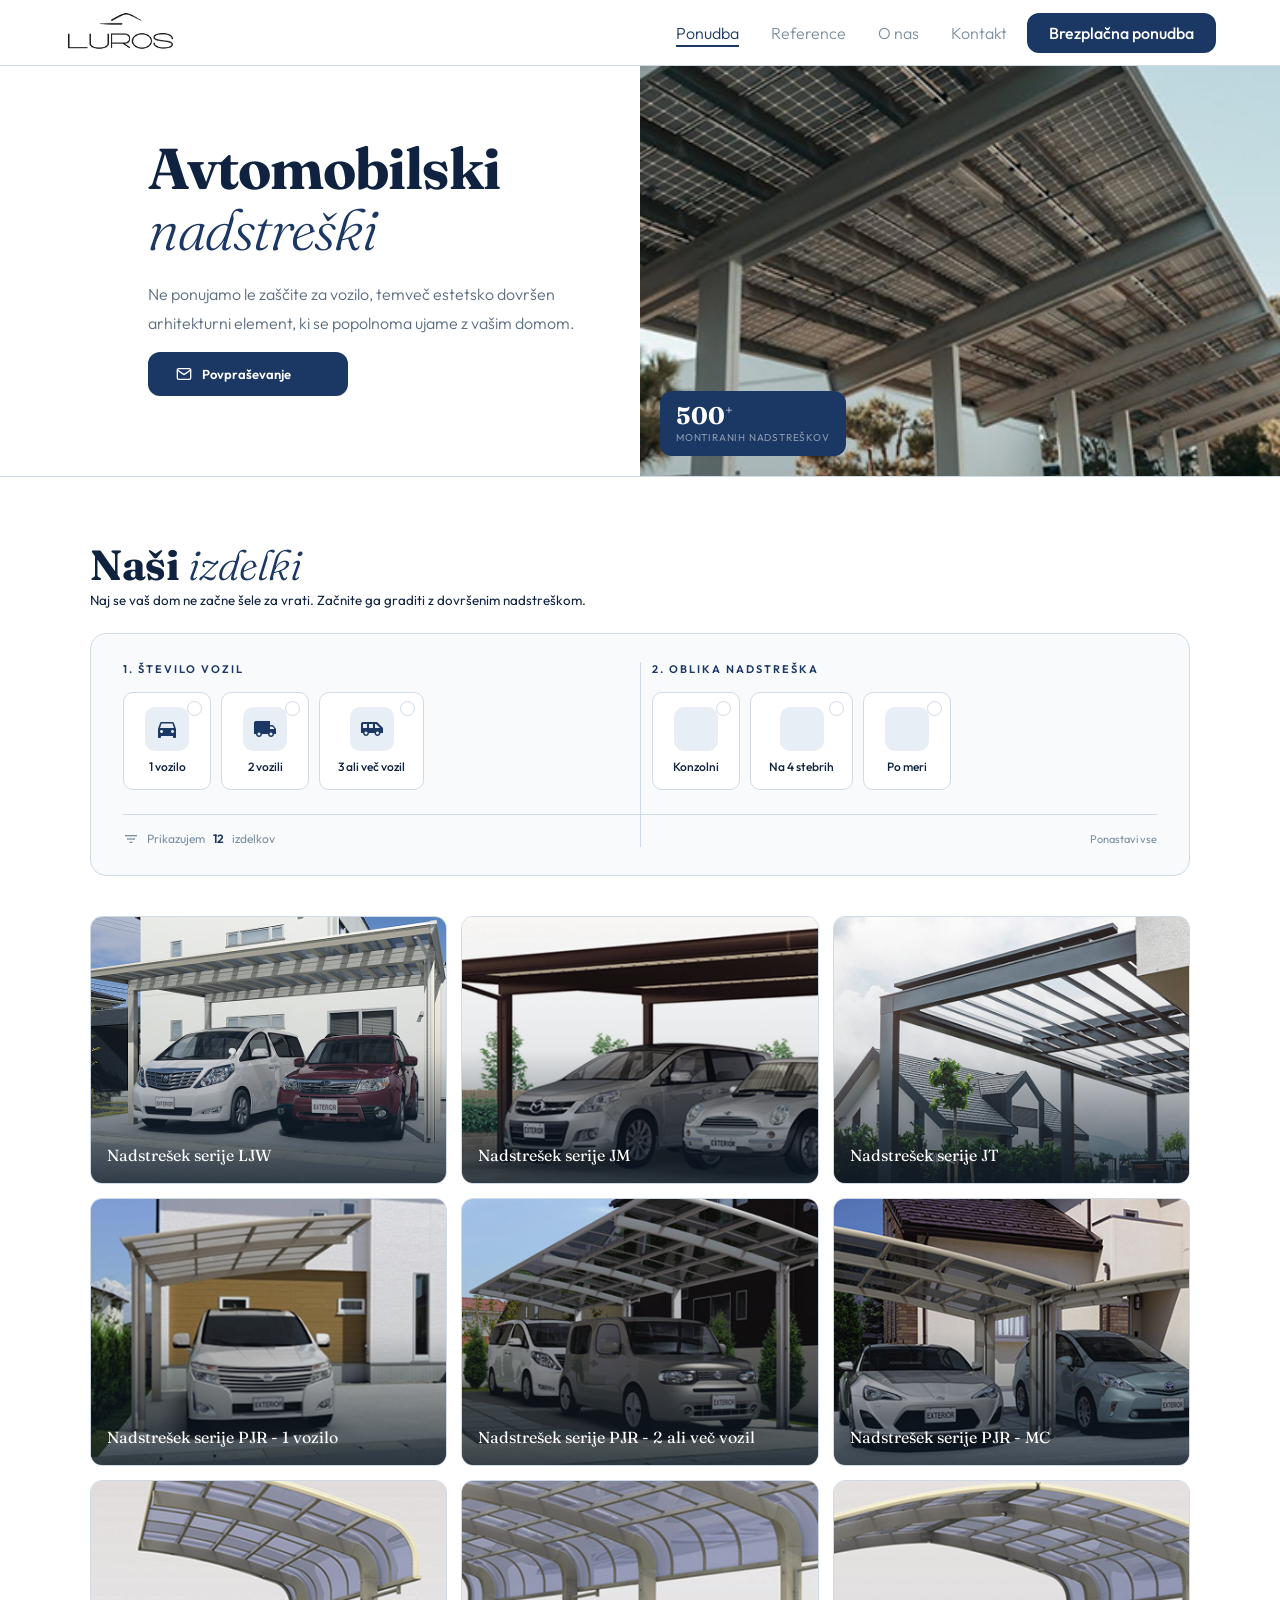
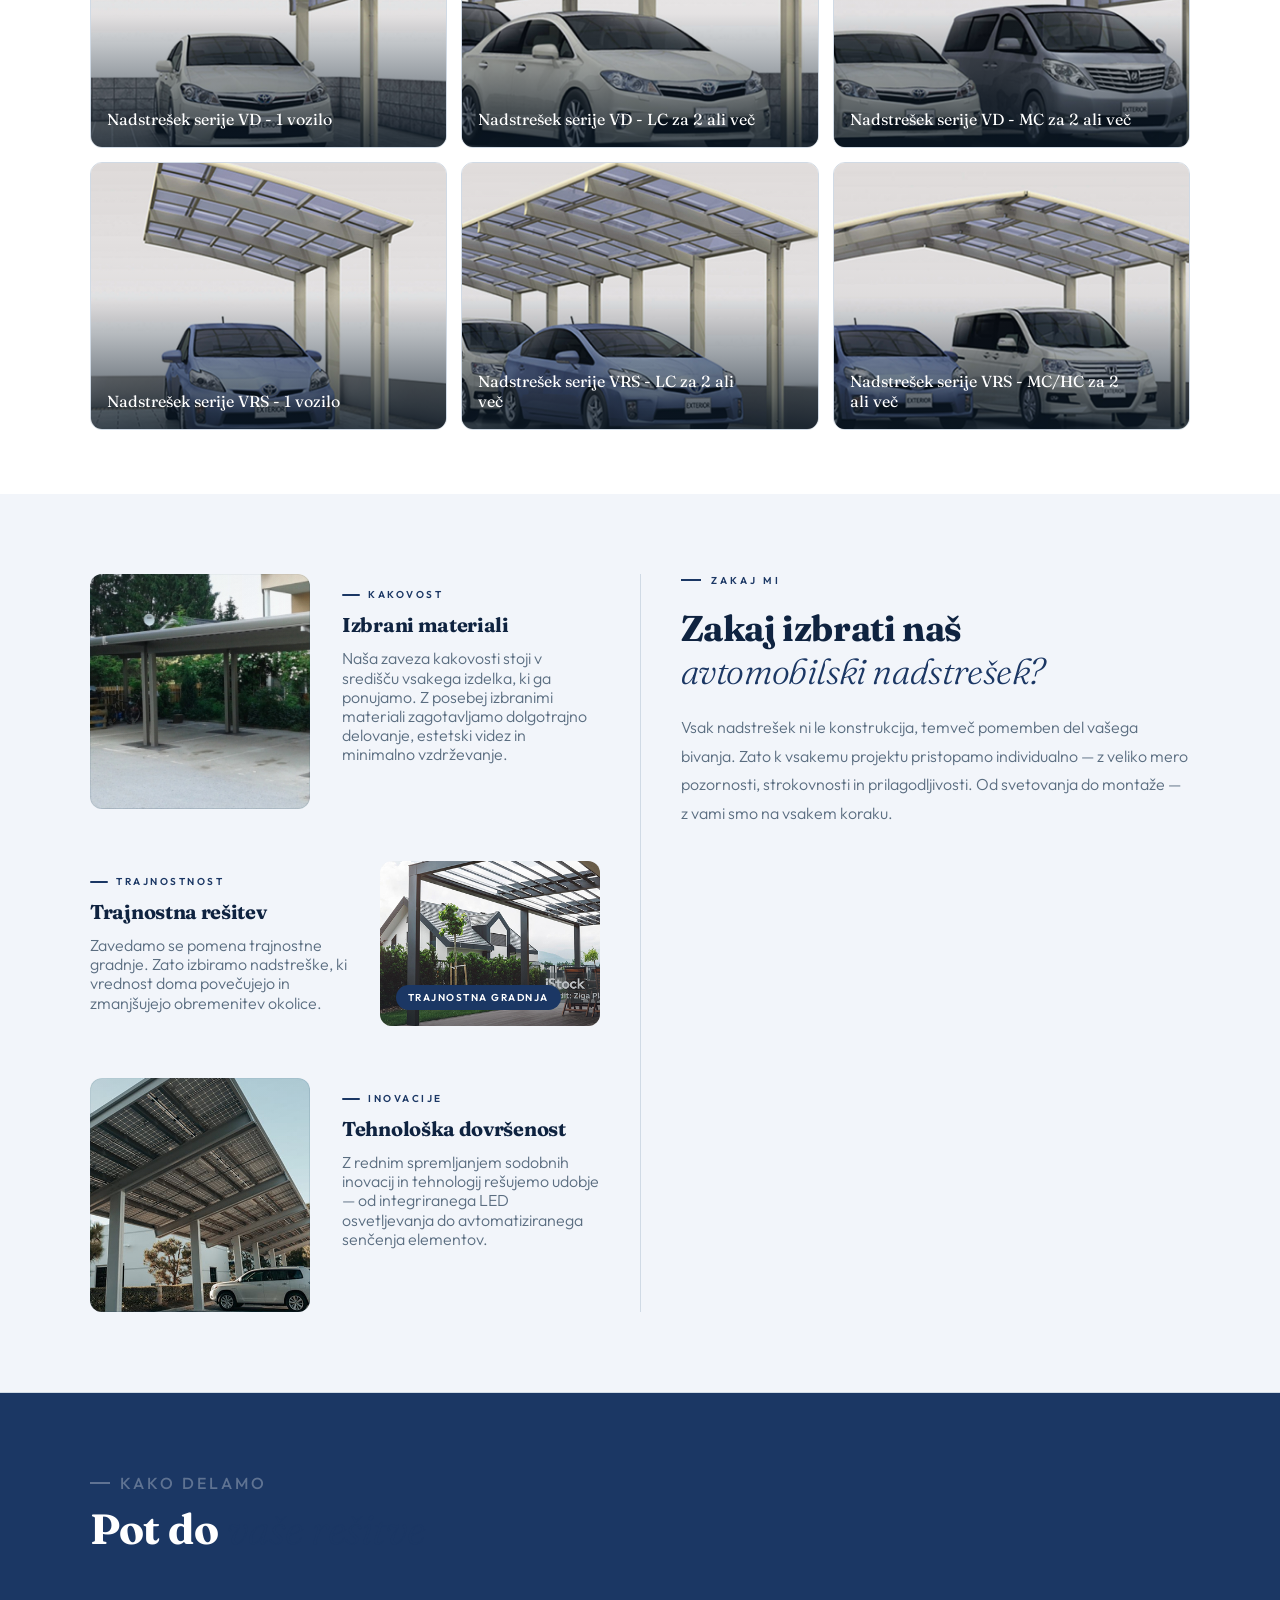
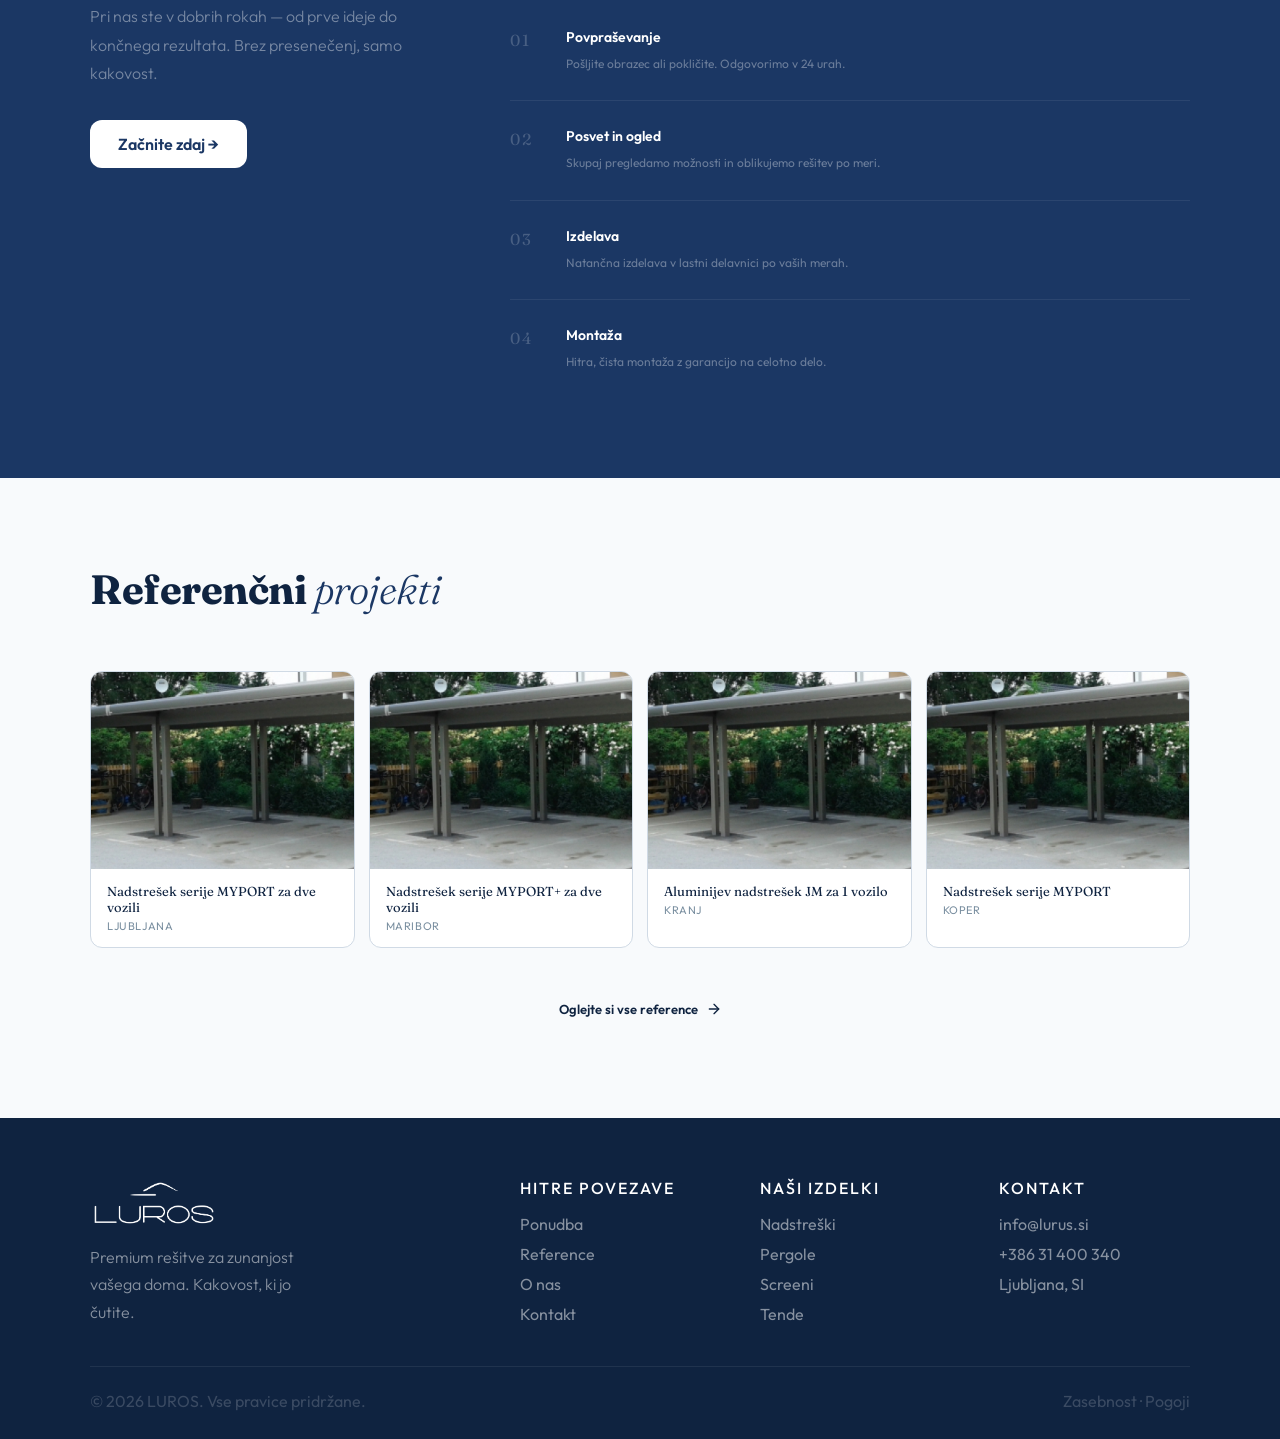
==== commit 505f5767: "Update index.html and category.html structure - Unified hero and USP sections for consistency - Simp" ====
--- a/category.html
+++ b/category.html
@@ -24,6 +24,9 @@
         </ul>
         <a href="#" class="nav-cta">Brezplačna ponudba</a>
     </div>
+    <button class="nav-hamburger" onclick="openMenu(event)">
+      <span></span><span></span><span></span>
+    </button>
 </nav>
 
 <!-- FULLSCREEN MENU OVERLAY -->
@@ -146,10 +149,8 @@
 <section class="cat-hero">
   <div class="hero-grid">
     <div class="fade-up">
-      <div class="hero-label">Kategorija</div>
       <h1>Avtomobilski<br><em>nadstreški</em></h1>
       <p class="cat-hero-sub">Ne ponujamo le zaščite za vozilo, temveč estetsko dovršen arhitekturni element, ki se popolnoma ujame z vašim domom.</p>
-      <p class="cat-hero-sub2">Naši sistemi so odporni na vse vremenske razmere, prilagodljivi po meri in izdelani iz najkakovostnejših materialov.</p>
       <a href="#" class="btn-accent" style="max-width: 200px;">
         <svg viewBox="0 0 24 24"><path d="M4 4h16c1.1 0 2 .9 2 2v12c0 1.1-.9 2-2 2H4c-1.1 0-2-.9-2-2V6c0-1.1.9-2 2-2z"/><polyline points="22,6 12,13 2,6"/></svg>
         Povpraševanje
@@ -166,6 +167,192 @@
     </div>
   </div>
 </section>
+<!-- ── PRODUCTS ── -->
+<section class="products">
+    <div class="products-inner">
+        <div class="sec-head fu" style="margin-bottom:24px;">
+            <div><div class="st2">Naši <em>izdelki</em></div>
+                <small>Naj se vaš dom ne začne šele za vrati. Začnite ga graditi z dovršenim nadstreškom.</small></div>
+        </div>
+
+        <!-- ── FILTER BAR ── -->
+        <div class="filter-bar fade-up">
+            <div class="filter-divider"></div>
+
+            <!-- Group 1: Število vozil (radio) -->
+            <div>
+                <div class="filter-group-label">
+                    1. Število vozil
+                </div>
+                <div class="filter-options" id="grp-vozila">
+                    <div class="fo" data-group="vozila" data-val="1" onclick="selectFo(this,'vozila')">
+                        <div class="fo-radio"></div>
+                        <div class="fo-icon"><span class="material-icons">directions_car</span></div>
+                        <div class="fo-label">1 vozilo</div>
+                    </div>
+                    <div class="fo" data-group="vozila" data-val="2" onclick="selectFo(this,'vozila')">
+                        <div class="fo-radio"></div>
+                        <div class="fo-icon"><span class="material-icons">local_shipping</span></div>
+                        <div class="fo-label">2 vozili</div>
+                    </div>
+                    <div class="fo" data-group="vozila" data-val="3" onclick="selectFo(this,'vozila')">
+                        <div class="fo-radio"></div>
+                        <div class="fo-icon"><span class="material-icons">airport_shuttle</span></div>
+                        <div class="fo-label">3 ali več vozil</div>
+                    </div>
+                </div>
+            </div>
+
+            <!-- Group 2: Oblika nadstreška (checkbox) -->
+            <div>
+                <div class="filter-group-label">
+                    2. Oblika nadstreška
+                </div>
+                <div class="filter-options" id="grp-oblika">
+                    <div class="fo" data-group="oblika" data-val="konzolni" onclick="toggleFo(this)">
+                        <div class="fo-check"></div>
+                        <div class="fo-icon"><span class="material-icons">roofing</span></div>
+                        <div class="fo-label">Konzolni</div>
+                    </div>
+                    <div class="fo" data-group="oblika" data-val="stebri" onclick="toggleFo(this)">
+                        <div class="fo-check"></div>
+                        <div class="fo-icon"><span class="material-icons">garage</span></div>
+                        <div class="fo-label">Na 4 stebrih</div>
+                    </div>
+                    <div class="fo" data-group="oblika" data-val="meri" onclick="toggleFo(this)">
+                        <div class="fo-check"></div>
+                        <div class="fo-icon"><span class="material-icons">design_services</span></div>
+                        <div class="fo-label">Po meri</div>
+                    </div>
+                </div>
+            </div>
+
+            <!-- result strip -->
+            <div class="filter-result-strip">
+                <span class="material-icons">filter_list</span>
+                Prikazujem <strong id="resultCount">12</strong> izdelkov
+                <div class="filter-tags" id="filterTags"></div>
+                <a class="fg-reset" onclick="resetAll()" style="margin-left:auto">Ponastavi vse</a>
+            </div>
+        </div>
+
+        <div class="products-grid" id="productsGrid">
+
+            <!-- Row 1 -->
+            <div class="product-card fade-up" data-vozila="1" data-oblika="konzolni" onclick="window.location='product.html'" style="cursor:pointer">
+                <img src="images/kategorije/nadstresek_serij_ljw.jpg" alt="Nadstrešek serije LJW">
+                <div class="pc-overlay"></div>
+                <div class="pc-info">
+                    <div class="pc-name">Nadstrešek serije LJW</div>
+                    <div class="pc-arrow"><svg viewBox="0 0 24 24"><line x1="5" y1="12" x2="19" y2="12"/><polyline points="12 5 19 12 12 19"/></svg></div>
+                </div>
+            </div>
+            <div class="product-card fade-up d1" data-vozila="1" data-oblika="stebri">
+                <img src="images/kategorije/nadstresek_serije_jm.jpg" alt="Nadstrešek serije JM">
+                <div class="pc-overlay"></div>
+                <div class="pc-info">
+                    <div class="pc-name">Nadstrešek serije JM</div>
+                    <div class="pc-arrow"><svg viewBox="0 0 24 24"><line x1="5" y1="12" x2="19" y2="12"/><polyline points="12 5 19 12 12 19"/></svg></div>
+                </div>
+            </div>
+            <div class="product-card fade-up d2" data-vozila="1" data-oblika="meri">
+                <img src="images/kategorije/nadstresek_serije_jt.jpg" alt="Nadstrešek serije JT">
+                <div class="pc-overlay"></div>
+                <div class="pc-info">
+                    <div class="pc-name">Nadstrešek serije JT</div>
+                    <div class="pc-arrow"><svg viewBox="0 0 24 24"><line x1="5" y1="12" x2="19" y2="12"/><polyline points="12 5 19 12 12 19"/></svg></div>
+                </div>
+            </div>
+
+            <!-- Row 2 -->
+            <div class="product-card fade-up" data-vozila="1" data-oblika="konzolni">
+                <img src="images/kategorije/nadstresek_serije_pjr_1_vozilo.jpg" alt="Nadstrešek serije PJR - 1 vozilo">
+                <div class="pc-overlay"></div>
+                <div class="pc-info">
+                    <div class="pc-name">Nadstrešek serije PJR - 1 vozilo</div>
+                    <div class="pc-arrow"><svg viewBox="0 0 24 24"><line x1="5" y1="12" x2="19" y2="12"/><polyline points="12 5 19 12 12 19"/></svg></div>
+                </div>
+            </div>
+            <div class="product-card fade-up d1" data-vozila="2" data-oblika="stebri">
+                <img src="images/kategorije/nadstresek_serije_pjr_2ali_vec.jpg" alt="Nadstrešek serije PJR - 2 ali več vozil">
+                <div class="pc-overlay"></div>
+                <div class="pc-info">
+                    <div class="pc-name">Nadstrešek serije PJR - 2 ali več vozil</div>
+                    <div class="pc-arrow"><svg viewBox="0 0 24 24"><line x1="5" y1="12" x2="19" y2="12"/><polyline points="12 5 19 12 12 19"/></svg></div>
+                </div>
+            </div>
+            <div class="product-card fade-up d2" data-vozila="2" data-oblika="stebri">
+                <img src="images/kategorije/nadstresek_serijepjr_mc.jpg" alt="Nadstrešek serije PJR - MC">
+                <div class="pc-overlay"></div>
+                <div class="pc-info">
+                    <div class="pc-name">Nadstrešek serije PJR - MC</div>
+                    <div class="pc-arrow"><svg viewBox="0 0 24 24"><line x1="5" y1="12" x2="19" y2="12"/><polyline points="12 5 19 12 12 19"/></svg></div>
+                </div>
+            </div>
+
+            <!-- Row 3 -->
+            <div class="product-card fade-up" data-vozila="1" data-oblika="konzolni">
+                <img src="images/kategorije/nadstresek_serije_VD_1.jpg" alt="Nadstrešek serije VD - 1 vozilo">
+                <div class="pc-overlay"></div>
+                <div class="pc-info">
+                    <div class="pc-name">Nadstrešek serije VD - 1 vozilo</div>
+                    <div class="pc-arrow"><svg viewBox="0 0 24 24"><line x1="5" y1="12" x2="19" y2="12"/><polyline points="12 5 19 12 12 19"/></svg></div>
+                </div>
+            </div>
+            <div class="product-card fade-up d1" data-vozila="2" data-oblika="konzolni">
+                <img src="images/kategorije/nadstresek_serije_VD_LC_2.jpg" alt="Nadstrešek serije VD - LC za 2 ali več">
+                <div class="pc-overlay"></div>
+                <div class="pc-info">
+                    <div class="pc-name">Nadstrešek serije VD - LC za 2 ali več</div>
+                    <div class="pc-arrow"><svg viewBox="0 0 24 24"><line x1="5" y1="12" x2="19" y2="12"/><polyline points="12 5 19 12 12 19"/></svg></div>
+                </div>
+            </div>
+            <div class="product-card fade-up d2" data-vozila="2" data-oblika="stebri">
+                <img src="images/kategorije/nadstresek_serije_vd_mc_2.jpg" alt="Nadstrešek serije VD - MC za 2 ali več">
+                <div class="pc-overlay"></div>
+                <div class="pc-info">
+                    <div class="pc-name">Nadstrešek serije VD - MC za 2 ali več</div>
+                    <div class="pc-arrow"><svg viewBox="0 0 24 24"><line x1="5" y1="12" x2="19" y2="12"/><polyline points="12 5 19 12 12 19"/></svg></div>
+                </div>
+            </div>
+
+            <!-- Row 4 -->
+            <div class="product-card fade-up" data-vozila="1" data-oblika="meri">
+                <img src="images/kategorije/nadstresek_serije_vrs_1.jpg" alt="Nadstrešek serije VRS - 1 vozilo">
+                <div class="pc-overlay"></div>
+                <div class="pc-info">
+                    <div class="pc-name">Nadstrešek serije VRS - 1 vozilo</div>
+                    <div class="pc-arrow"><svg viewBox="0 0 24 24"><line x1="5" y1="12" x2="19" y2="12"/><polyline points="12 5 19 12 12 19"/></svg></div>
+                </div>
+            </div>
+            <div class="product-card fade-up d1" data-vozila="3" data-oblika="stebri">
+                <img src="images/kategorije/nadstresek_serije_vrs_lc_2.jpg" alt="Nadstrešek serije VRS - LC za 2 ali več">
+                <div class="pc-overlay"></div>
+                <div class="pc-info">
+                    <div class="pc-name">Nadstrešek serije VRS - LC za 2 ali več</div>
+                    <div class="pc-arrow"><svg viewBox="0 0 24 24"><line x1="5" y1="12" x2="19" y2="12"/><polyline points="12 5 19 12 12 19"/></svg></div>
+                </div>
+            </div>
+            <div class="product-card fade-up d2" data-vozila="3" data-oblika="meri">
+                <img src="images/kategorije/nadstresek_serije_vrs-mc-2.jpg" alt="Nadstrešek serije VRS - MC/HC za 2 ali več">
+                <div class="pc-overlay"></div>
+                <div class="pc-info">
+                    <div class="pc-name">Nadstrešek serije VRS - MC/HC za 2 ali več</div>
+                    <div class="pc-arrow"><svg viewBox="0 0 24 24"><line x1="5" y1="12" x2="19" y2="12"/><polyline points="12 5 19 12 12 19"/></svg></div>
+                </div>
+            </div>
+
+            <!-- No results -->
+            <div class="no-results" id="noResults">
+                <div class="nr-icon">🔍</div>
+                <div class="nr-title">Ni rezultatov</div>
+                <p class="nr-sub">Za izbrane filtre ni ustreznih izdelkov.<br>Poskusite z drugačno kombinacijo.</p>
+            </div>
+
+        </div>
+    </div>
+</section>
+
 
 <!-- ── WHY ── -->
 <section class="why">
@@ -222,191 +409,6 @@
   </div>
 </section>
 
-<!-- ── PRODUCTS ── -->
-<section class="products">
-  <div class="products-inner">
-      <div class="sec-head fu" style="margin-bottom:24px;">
-          <div><div class="st2">Naši <em>izdelki</em></div>
-          <small>Naj se vaš dom ne začne šele za vrati. Začnite ga graditi z dovršenim nadstreškom.</small></div>
-      </div>
-
-    <!-- ── FILTER BAR ── -->
-    <div class="filter-bar fade-up">
-      <div class="filter-divider"></div>
-
-      <!-- Group 1: Število vozil (radio) -->
-      <div>
-        <div class="filter-group-label">
-          1. Število vozil
-        </div>
-        <div class="filter-options" id="grp-vozila">
-          <div class="fo" data-group="vozila" data-val="1" onclick="selectFo(this,'vozila')">
-            <div class="fo-radio"></div>
-            <div class="fo-icon"><span class="material-icons">directions_car</span></div>
-            <div class="fo-label">1 vozilo</div>
-          </div>
-          <div class="fo" data-group="vozila" data-val="2" onclick="selectFo(this,'vozila')">
-            <div class="fo-radio"></div>
-            <div class="fo-icon"><span class="material-icons">local_shipping</span></div>
-            <div class="fo-label">2 vozili</div>
-          </div>
-          <div class="fo" data-group="vozila" data-val="3" onclick="selectFo(this,'vozila')">
-            <div class="fo-radio"></div>
-            <div class="fo-icon"><span class="material-icons">airport_shuttle</span></div>
-            <div class="fo-label">3 ali več vozil</div>
-          </div>
-        </div>
-      </div>
-
-      <!-- Group 2: Oblika nadstreška (checkbox) -->
-      <div>
-        <div class="filter-group-label">
-          2. Oblika nadstreška
-        </div>
-        <div class="filter-options" id="grp-oblika">
-          <div class="fo" data-group="oblika" data-val="konzolni" onclick="toggleFo(this)">
-            <div class="fo-check"></div>
-            <div class="fo-icon"><span class="material-icons">roofing</span></div>
-            <div class="fo-label">Konzolni</div>
-          </div>
-          <div class="fo" data-group="oblika" data-val="stebri" onclick="toggleFo(this)">
-            <div class="fo-check"></div>
-            <div class="fo-icon"><span class="material-icons">garage</span></div>
-            <div class="fo-label">Na 4 stebrih</div>
-          </div>
-          <div class="fo" data-group="oblika" data-val="meri" onclick="toggleFo(this)">
-            <div class="fo-check"></div>
-            <div class="fo-icon"><span class="material-icons">design_services</span></div>
-            <div class="fo-label">Po meri</div>
-          </div>
-        </div>
-      </div>
-
-      <!-- result strip -->
-      <div class="filter-result-strip">
-        <span class="material-icons">filter_list</span>
-        Prikazujem <strong id="resultCount">12</strong> izdelkov
-        <div class="filter-tags" id="filterTags"></div>
-        <a class="fg-reset" onclick="resetAll()" style="margin-left:auto">Ponastavi vse</a>
-      </div>
-    </div>
-
-    <div class="products-grid" id="productsGrid">
-
-      <!-- Row 1 -->
-      <div class="product-card fade-up" data-vozila="1" data-oblika="konzolni" onclick="window.location='product.html'" style="cursor:pointer">
-        <img src="images/kategorije/nadstresek_serij_ljw.jpg" alt="Nadstrešek serije LJW">
-        <div class="pc-overlay"></div>
-        <div class="pc-info">
-          <div class="pc-name">Nadstrešek serije LJW</div>
-          <div class="pc-arrow"><svg viewBox="0 0 24 24"><line x1="5" y1="12" x2="19" y2="12"/><polyline points="12 5 19 12 12 19"/></svg></div>
-        </div>
-      </div>
-      <div class="product-card fade-up d1" data-vozila="1" data-oblika="stebri">
-        <img src="images/kategorije/nadstresek_serije_jm.jpg" alt="Nadstrešek serije JM">
-        <div class="pc-overlay"></div>
-        <div class="pc-info">
-          <div class="pc-name">Nadstrešek serije JM</div>
-          <div class="pc-arrow"><svg viewBox="0 0 24 24"><line x1="5" y1="12" x2="19" y2="12"/><polyline points="12 5 19 12 12 19"/></svg></div>
-        </div>
-      </div>
-      <div class="product-card fade-up d2" data-vozila="1" data-oblika="meri">
-        <img src="images/kategorije/nadstresek_serije_jt.jpg" alt="Nadstrešek serije JT">
-        <div class="pc-overlay"></div>
-        <div class="pc-info">
-          <div class="pc-name">Nadstrešek serije JT</div>
-          <div class="pc-arrow"><svg viewBox="0 0 24 24"><line x1="5" y1="12" x2="19" y2="12"/><polyline points="12 5 19 12 12 19"/></svg></div>
-        </div>
-      </div>
-
-      <!-- Row 2 -->
-      <div class="product-card fade-up" data-vozila="1" data-oblika="konzolni">
-        <img src="images/kategorije/nadstresek_serije_pjr_1_vozilo.jpg" alt="Nadstrešek serije PJR - 1 vozilo">
-        <div class="pc-overlay"></div>
-        <div class="pc-info">
-          <div class="pc-name">Nadstrešek serije PJR - 1 vozilo</div>
-          <div class="pc-arrow"><svg viewBox="0 0 24 24"><line x1="5" y1="12" x2="19" y2="12"/><polyline points="12 5 19 12 12 19"/></svg></div>
-        </div>
-      </div>
-      <div class="product-card fade-up d1" data-vozila="2" data-oblika="stebri">
-        <img src="images/kategorije/nadstresek_serije_pjr_2ali_vec.jpg" alt="Nadstrešek serije PJR - 2 ali več vozil">
-        <div class="pc-overlay"></div>
-        <div class="pc-info">
-          <div class="pc-name">Nadstrešek serije PJR - 2 ali več vozil</div>
-          <div class="pc-arrow"><svg viewBox="0 0 24 24"><line x1="5" y1="12" x2="19" y2="12"/><polyline points="12 5 19 12 12 19"/></svg></div>
-        </div>
-      </div>
-      <div class="product-card fade-up d2" data-vozila="2" data-oblika="stebri">
-        <img src="images/kategorije/nadstresek_serijepjr_mc.jpg" alt="Nadstrešek serije PJR - MC">
-        <div class="pc-overlay"></div>
-        <div class="pc-info">
-          <div class="pc-name">Nadstrešek serije PJR - MC</div>
-          <div class="pc-arrow"><svg viewBox="0 0 24 24"><line x1="5" y1="12" x2="19" y2="12"/><polyline points="12 5 19 12 12 19"/></svg></div>
-        </div>
-      </div>
-
-      <!-- Row 3 -->
-      <div class="product-card fade-up" data-vozila="1" data-oblika="konzolni">
-        <img src="images/kategorije/nadstresek_serije_VD_1.jpg" alt="Nadstrešek serije VD - 1 vozilo">
-        <div class="pc-overlay"></div>
-        <div class="pc-info">
-          <div class="pc-name">Nadstrešek serije VD - 1 vozilo</div>
-          <div class="pc-arrow"><svg viewBox="0 0 24 24"><line x1="5" y1="12" x2="19" y2="12"/><polyline points="12 5 19 12 12 19"/></svg></div>
-        </div>
-      </div>
-      <div class="product-card fade-up d1" data-vozila="2" data-oblika="konzolni">
-        <img src="images/kategorije/nadstresek_serije_VD_LC_2.jpg" alt="Nadstrešek serije VD - LC za 2 ali več">
-        <div class="pc-overlay"></div>
-        <div class="pc-info">
-          <div class="pc-name">Nadstrešek serije VD - LC za 2 ali več</div>
-          <div class="pc-arrow"><svg viewBox="0 0 24 24"><line x1="5" y1="12" x2="19" y2="12"/><polyline points="12 5 19 12 12 19"/></svg></div>
-        </div>
-      </div>
-      <div class="product-card fade-up d2" data-vozila="2" data-oblika="stebri">
-        <img src="images/kategorije/nadstresek_serije_vd_mc_2.jpg" alt="Nadstrešek serije VD - MC za 2 ali več">
-        <div class="pc-overlay"></div>
-        <div class="pc-info">
-          <div class="pc-name">Nadstrešek serije VD - MC za 2 ali več</div>
-          <div class="pc-arrow"><svg viewBox="0 0 24 24"><line x1="5" y1="12" x2="19" y2="12"/><polyline points="12 5 19 12 12 19"/></svg></div>
-        </div>
-      </div>
-
-      <!-- Row 4 -->
-      <div class="product-card fade-up" data-vozila="1" data-oblika="meri">
-        <img src="images/kategorije/nadstresek_serije_vrs_1.jpg" alt="Nadstrešek serije VRS - 1 vozilo">
-        <div class="pc-overlay"></div>
-        <div class="pc-info">
-          <div class="pc-name">Nadstrešek serije VRS - 1 vozilo</div>
-          <div class="pc-arrow"><svg viewBox="0 0 24 24"><line x1="5" y1="12" x2="19" y2="12"/><polyline points="12 5 19 12 12 19"/></svg></div>
-        </div>
-      </div>
-      <div class="product-card fade-up d1" data-vozila="3" data-oblika="stebri">
-        <img src="images/kategorije/nadstresek_serije_vrs_lc_2.jpg" alt="Nadstrešek serije VRS - LC za 2 ali več">
-        <div class="pc-overlay"></div>
-        <div class="pc-info">
-          <div class="pc-name">Nadstrešek serije VRS - LC za 2 ali več</div>
-          <div class="pc-arrow"><svg viewBox="0 0 24 24"><line x1="5" y1="12" x2="19" y2="12"/><polyline points="12 5 19 12 12 19"/></svg></div>
-        </div>
-      </div>
-      <div class="product-card fade-up d2" data-vozila="3" data-oblika="meri">
-        <img src="images/kategorije/nadstresek_serije_vrs-mc-2.jpg" alt="Nadstrešek serije VRS - MC/HC za 2 ali več">
-        <div class="pc-overlay"></div>
-        <div class="pc-info">
-          <div class="pc-name">Nadstrešek serije VRS - MC/HC za 2 ali več</div>
-          <div class="pc-arrow"><svg viewBox="0 0 24 24"><line x1="5" y1="12" x2="19" y2="12"/><polyline points="12 5 19 12 12 19"/></svg></div>
-        </div>
-      </div>
-
-      <!-- No results -->
-      <div class="no-results" id="noResults">
-        <div class="nr-icon">🔍</div>
-        <div class="nr-title">Ni rezultatov</div>
-        <p class="nr-sub">Za izbrane filtre ni ustreznih izdelkov.<br>Poskusite z drugačno kombinacijo.</p>
-      </div>
-
-    </div>
-  </div>
-</section>
 
 <!-- ── PROCESS ── -->
 <section class="proces">
--- a/style.css
+++ b/style.css
@@ -1,19 +1,19 @@
 @import url('https://fonts.googleapis.com/css2?family=Fraunces:ital,opsz,wght@0,9..144,300;0,9..144,700;1,9..144,300;1,9..144,700&family=Outfit:wght@300;400;500;600&display=swap');
 *{margin:0;padding:0;box-sizing:border-box}
 :root{
-    --brand:#1f4963;
-    --brand-dark:#152f3d;
-    --brand-mid:#2a6285;
-    --brand-light:#e8f1f7;
-    --brand-pale:#f2f7fb;
+    --brand:#1b3764;
+    --brand-dark:#0f2340;
+    --brand-mid:#2a4a7a;
+    --brand-light:#e8eef5;
+    --brand-pale:#f2f5fa;
     --white:#ffffff;
     --off:#f8fafc;
-    --text:#0e2333;
-    --muted:#5a7a8e;
-    --border:#cddde8;
-    --stone:#8aa5b5;
-    --cta:#e8732a;
-    --cta-hover:#d4641f;
+    --text:#0f2340;
+    --muted:#5a6d80;
+    --border:#d0dae5;
+    --stone:#7a8fa0;
+    --cta:#1b3764;
+    --cta-hover:#0f2340;
 }
 html{scroll-behavior:smooth}
 body{font-family:'Outfit',sans-serif;color:var(--text);background:var(--white);overflow-x:hidden}
@@ -25,24 +25,24 @@
 .nav-links a{font-size:16px;font-weight:300;color:var(--stone);text-decoration:none;transition:color .2s}
 .nav-links a:hover{color:var(--brand)}
 .nav-links a.act{color:var(--brand);border-bottom:2px solid var(--brand);padding-bottom:2px}
-.nav-cta{background:var(--cta);color:#fff;padding:10px 22px;border-radius:4px;font-size:16px;font-weight:500;text-decoration:none;transition:background .2s}
+.nav-cta{background:var(--cta);color:#fff;padding:10px 22px;border-radius:12px;font-size:16px;font-weight:500;text-decoration:none;transition:background .2s}
 .nav-cta:hover{background:var(--cta-hover)}
 
 /* HERO */
-.hero{margin-top:66px;position:relative;overflow:hidden;background:#c8dce8;max-width:1920px;margin-left:auto;margin-right:auto}
+.hero {margin-top:66px;position:relative;overflow:hidden;background:#c8dce8;max-width:1920px;margin-left:auto;margin-right:auto}
 .hero-img{width:100%;display:block;max-height:70vh;object-fit:cover;object-position:bottom center}
-.hero-overlay{position:absolute;inset:0;background:linear-gradient(100deg,rgba(12,28,40,.75) 0%,rgba(12,28,40,.4) 38%,rgba(12,28,40,.05) 65%,transparent 100%)}
-.hero-text{position:absolute;top:30%;left:6%;transform:translateY(-50%);z-index:10;max-width:500px}
+.hero-overlay{position:absolute;inset:0;}
+.hero-text{width: 100%; position:absolute; top:170px; transform:translateY(-50%);z-index:10; text-align:center;}
 .hero-eyebrow{display:flex;align-items:center;gap:10px;margin-bottom:22px}
 .ey-line{width:28px;height:1px;background:rgba(255,255,255,.4)}
 .ey-label{font-size:16px;font-weight:500;color:rgba(255,255,255,.5);letter-spacing:3px;text-transform:uppercase}
-.hero-text h1{font-family:'Fraunces',serif;font-size:clamp(32px,4vw,56px);font-weight:700;color:#fff;line-height:1.07;letter-spacing:-1px;margin-bottom:14px}
+.hero-text h1 {font-family:'Fraunces',serif;font-size:clamp(32px,4vw,56px);font-weight:700;color: var(--brand);line-height:1.07;letter-spacing:-1px;margin-bottom:14px}
 .hero-text h1 em{font-weight:300;font-style:italic;color:rgba(255,255,255,.6)}
-.hero-text p{font-size:16px;color:rgba(255,255,255,.8);line-height:1.75;font-weight:300;margin-bottom:28px;max-width:380px}
-.hero-btns{display:flex;gap:12px;flex-wrap:wrap;margin-bottom:24px}
-.btn-white{display:inline-flex;align-items:center;gap:8px;background:var(--cta);color:#fff;padding:13px 26px;border-radius:4px;font-size:16px;font-weight:600;text-decoration:none;transition:all .2s}
+.hero-text p{font-size:16px;color:rgba(255,255,255,1);line-height:1.75;font-weight:300;margin-bottom:28px;}
+.hero-btns{display:flex;gap:12px;flex-wrap:wrap;margin-bottom:24px; justify-content: center;}
+.btn-white{display:inline-flex;align-items:center;gap:8px;background:var(--cta);color:#fff;padding:13px 26px;border-radius:12px;font-size:16px;font-weight:600;text-decoration:none;transition:all .2s}
 .btn-white:hover{background:var(--cta-hover);gap:12px}
-.btn-ghost-w{display:inline-flex;align-items:center;gap:8px;border:1px solid rgba(255,255,255,.25);color:rgba(255,255,255,.75);padding:13px 26px;border-radius:4px;font-size:16px;font-weight:400;text-decoration:none;transition:all .2s}
+.btn-ghost-w{display:inline-flex;align-items:center;gap:8px;border:1px solid rgba(255,255,255,.25);color:rgba(255,255,255,.75);padding:13px 26px;border-radius:12px;font-size:16px;font-weight:400;text-decoration:none;transition:all .2s}
 .btn-ghost-w:hover{border-color:rgba(255,255,255,.5);color:#fff;gap:12px}
 .hero-hint{display:flex;align-items:center;gap:8px;font-size:16px;color:rgba(255,255,255,.8)}
 .hint-pulse{width:7px;height:7px;border-radius:50%;background:rgba(255,255,255,.4);animation:hp 2s infinite}
@@ -60,21 +60,33 @@
 .popup.below{top:calc(100% + 12px);left:50%;margin-left:-110px}
 .popup.left{top:50%;right:calc(100% + 12px);margin-top:-55px}
 .popup.right{top:50%;left:calc(100% + 12px);margin-top:-55px}
-.pop-icon{width:34px;height:34px;background:var(--brand-light);border-radius:9px;display:flex;align-items:center;justify-content:center;margin-bottom:10px}
+.pop-icon{width:34px;height:34px;background:var(--brand-light);border-radius:12px;display:flex;align-items:center;justify-content:center;margin-bottom:10px}
 .pop-icon svg{width:17px;height:17px;stroke:var(--brand);fill:none;stroke-width:1.8;stroke-linecap:round;stroke-linejoin:round}
 .popup h4{font-family:'Fraunces',serif;font-size:16px;font-weight:700;color:var(--text);margin-bottom:5px}
 .popup p{font-size:16px;color:var(--muted);line-height:1.6;margin-bottom:11px}
 .pop-link{display:inline-flex;align-items:center;gap:6px;font-size:16px;font-weight:600;color:var(--brand);text-decoration:none;transition:gap .2s}
 .pop-link:hover{gap:10px}
 
-/* STATS BAR */
-.stats-bar{background:var(--brand);border-top:1px solid rgba(255,255,255,.08);position:relative;z-index:2}
-.stats-inner{display:grid;grid-template-columns:repeat(4,1fr);max-width:1920px;margin:0 auto}
-.si{padding:28px 5%;border-right:1px solid rgba(255,255,255,.08);text-align:left}
-.si:last-child{border:none}
-.si-num{font-family:'Fraunces',serif;font-size:32px;font-weight:700;color:#fff;line-height:1}
-.si-num span{font-size:20px;opacity:.6}
-.si-lbl{font-size:16px;color:rgba(255,255,255,.35);margin-top:5px;text-transform:uppercase;letter-spacing:.8px}
+/* USP SECTION */
+.usp-section{padding:22px 0;background: #eff5ff;position:relative;overflow:hidden}
+.usp-section::before{content:'';position:absolute;inset:0;background-image:radial-gradient(circle at 15% 50%,rgba(31,73,99,.06) 0%,transparent 50%),radial-gradient(circle at 85% 30%,rgba(31,73,99,.04) 0%,transparent 45%);pointer-events:none}
+.usp-inner{max-width:1100px;margin:0 auto;display:grid;grid-template-columns:repeat(4,1fr);gap:2px;position:relative;z-index:1}
+.usp-item{display:flex;flex-direction:column;align-items:center;text-align:center;padding:20px 32px;position:relative;cursor:default;transition:transform .25s ease}
+.usp-item:hover{transform:translateY(-4px)}
+.usp-item:not(:last-child)::after{content:'';position:absolute;right:0;top:20%;bottom:20%;width:1px;background:linear-gradient(to bottom,transparent,rgba(31,73,99,.15) 30%,rgba(31,73,99,.15) 70%,transparent)}
+.usp-icon{width:80px;height:80px;border-radius:50%;background:var(--brand);display:flex;align-items:center;justify-content:center;margin-bottom:22px;position:relative;flex-shrink:0;box-shadow:0 8px 28px rgba(31,73,99,.25);transition:box-shadow .25s,transform .25s}
+.usp-item:hover .usp-icon{box-shadow:0 14px 36px rgba(31,73,99,.35);transform:scale(1.05)}
+.usp-icon::before{content:'';position:absolute;inset:-5px;border-radius:50%;border:1.5px solid rgba(31,73,99,.15);transition:inset .25s,opacity .25s}
+.usp-item:hover .usp-icon::before{inset:-10px;opacity:.6}
+.usp-icon .material-icons{font-size:32px;color:#fff}
+.usp-title{font-family:'Fraunces',serif;font-size:17px;font-weight:700;color:var(--text);margin-bottom:10px;letter-spacing:-.2px;line-height:1.2}
+.usp-desc{font-size:13px;color:var(--muted);line-height:1.75;font-weight:300;max-width:200px}
+.usp-item{opacity:0;transform:translateY(20px);animation:uspFadeUp .55s ease forwards}
+.usp-item:nth-child(1){animation-delay:.05s}
+.usp-item:nth-child(2){animation-delay:.15s}
+.usp-item:nth-child(3){animation-delay:.25s}
+.usp-item:nth-child(4){animation-delay:.35s}
+@keyframes uspFadeUp{to{opacity:1;transform:translateY(0)}}
 
 /* SECTION COMMON */
 .sw{max-width:1100px;margin:0 auto}
@@ -83,32 +95,18 @@
 .st2{font-family:'Fraunces',serif;font-size:clamp(30px,3.3vw,46px);font-weight:700;color:var(--text);line-height:1.15;letter-spacing:-.5px}
 .st2 em{font-style:italic;font-weight:300;color:var(--brand)}
 
-/* USP */
-.usp{padding:80px 5%;background:var(--off)}
-.usp-grid{display:grid;grid-template-columns:repeat(4,1fr);gap:1px;background:var(--border);margin-top:48px}
-.usp-item{background:var(--white);padding:36px 28px;transition:background .2s;position:relative;overflow:hidden}
-.usp-item::before{content:'';position:absolute;top:0;left:0;right:0;height:3px;background:var(--brand);transform:scaleX(0);transform-origin:left;transition:transform .3s}
-.usp-item:hover{background:var(--brand-pale)}
-.usp-item:hover::before{transform:scaleX(1)}
-.usp-num{font-family:'Fraunces',serif;font-size:40px;font-weight:300;color:var(--border);line-height:1;margin-bottom:20px}
-.usp-title{font-size:16px;font-weight:600;color:var(--text);margin-bottom:8px}
-.usp-desc{font-size:16px;color:var(--muted);line-height:1.65}
 
 /* PONUDBA */
 .ponudba{padding:80px 5%;background:var(--white)}
 .sec-head{display:flex;justify-content:space-between;align-items:flex-end;margin-bottom:40px}
-.btn-outline-brand{display:inline-flex;align-items:center;gap:8px;border:1.5px solid var(--brand);color:var(--brand);padding:12px 24px;border-radius:4px;font-size:16px;font-weight:500;text-decoration:none;transition:all .2s}
+.btn-outline-brand{display:inline-flex;align-items:center;gap:8px;border:1.5px solid var(--brand);color:var(--brand);padding:12px 24px;border-radius:12px;font-size:16px;font-weight:500;text-decoration:none;transition:all .2s}
 .btn-outline-brand:hover{background:var(--brand);color:#fff;gap:12px}
 /* ponudba grid */
-.pg{display:grid;grid-template-columns:repeat(3,1fr);grid-template-rows:1fr 1fr;gap:10px}
-.pc{position:relative;overflow:hidden;cursor:pointer;border-radius:6px;background:var(--brand-light);aspect-ratio:4/3}
-.pc img{width:100%;height:100%;object-fit:cover;transition:transform .7s ease;display:block}
+.pg{display:grid;grid-template-columns:repeat(3,1fr);grid-template-rows:1fr 1fr;gap:16px}
+.pc{position:relative;overflow:hidden;cursor:pointer;border-radius:12px;background:var(--brand-light);display:flex;flex-direction:column;text-decoration:none}
+.pc img{width:100%;aspect-ratio:4/3;object-fit:cover;transition:transform .7s ease;display:block}
 .pc:hover img{transform:scale(1.06)}
-.pc-ov{position:absolute;inset:0;background:linear-gradient(to top,rgba(10,28,40,.82) 0%,transparent 55%);display:flex;flex-direction:column;justify-content:flex-end;padding:22px}
-.pc-name{font-family:'Fraunces',serif;font-size:20px;font-weight:700;color:#fff;line-height:1.2}
-.pc-tag{font-size:16px;color:rgba(255,255,255,.45);margin-top:3px;text-transform:uppercase;letter-spacing:.5px}
-.pc-badge{position:absolute;top:14px;right:14px;background:var(--brand);color:#fff;font-size:16px;font-weight:600;padding:4px 10px;border-radius:100px;opacity:0;transition:opacity .3s}
-.pc:hover .pc-badge{opacity:1}
+.pc-label{background:var(--brand);color:#fff;font-family:'Fraunces',serif;font-size:16px;font-weight:700;padding:14px 18px;text-align:center;letter-spacing:-.2px}
 
 /* PROCES */
 .proces{padding:80px 5%;background:var(--brand)}
@@ -117,8 +115,8 @@
 .proces .st2{color:#fff}
 .proces-body{display:grid;grid-template-columns:1fr 2fr;gap:80px;margin-top:48px;align-items:start}
 .proces-lead{font-size:16px;color:rgba(255,255,255,.4);line-height:1.8;font-weight:300;margin-bottom:32px}
-.btn-brand-white{display:inline-flex;align-items:center;gap:10px;background:var(--cta);color:#fff;padding:14px 28px;border-radius:4px;font-size:16px;font-weight:600;text-decoration:none;transition:all .2s}
-.btn-brand-white:hover{background:var(--cta-hover);gap:14px}
+.btn-brand-white{display:inline-flex;align-items:center;gap:10px;background: #fff; color: var(--cta);padding:14px 28px;border-radius:12px;font-size:16px;font-weight:600;text-decoration:none;transition:all .2s}
+.btn-brand-white:hover{background:var(--cta-hover);gap:14px; color: #fff;}
 .steps{display:flex;flex-direction:column}
 .step{display:grid;grid-template-columns:56px 1fr;padding:26px 0;border-bottom:1px solid rgba(255,255,255,.07);transition:padding .2s}
 .step:last-child{border:none}
@@ -130,7 +128,7 @@
 /* REFERENCE */
 .reference{padding:80px 5%;background:var(--brand-pale)}
 .ref-grid{display:grid;grid-template-columns:repeat(4,1fr);gap:16px;margin-top:40px}
-.rc{background:#fff;border-radius:6px;overflow:hidden;border:1px solid var(--border);cursor:pointer;transition:all .3s}
+.rc{background:#fff;border-radius:12px;overflow:hidden;border:1px solid var(--border);cursor:pointer;transition:all .3s}
 .rc:hover{transform:translateY(-5px);box-shadow:0 16px 40px rgba(31,73,99,.12)}
 .rc-img{aspect-ratio:4/3;overflow:hidden}
 .rc-img img{width:100%;height:100%;object-fit:cover;transition:transform .5s}
@@ -151,10 +149,10 @@
 .content-block.reverse .cb-img{order:2}
 .content-block.reverse .cb-text{order:1}
 
-.cb-img{position:relative;border-radius:16px;overflow:hidden;aspect-ratio:3/3.2;flex-shrink:0}
+.cb-img{position:relative;border-radius:12px;overflow:hidden;aspect-ratio:3/3.2;flex-shrink:0}
 .cb-img img{width:100%;height:100%;object-fit:cover;display:block;transition:transform .6s ease}
 .content-block:hover .cb-img img{transform:scale(1.04)}
-.cb-img-overlay{position:absolute;inset:0;border-radius:16px;background:linear-gradient(160deg,rgba(31,73,99,.08) 0%,transparent 60%);border:1px solid rgba(31,73,99,.1)}
+.cb-img-overlay{position:absolute;inset:0;border-radius:12px;background:linear-gradient(160deg,rgba(31,73,99,.08) 0%,transparent 60%);border:1px solid rgba(31,73,99,.1)}
 
 .cb-text{padding-top:6px}
 .cb-tag{display:inline-flex;align-items:center;gap:8px;font-size:10px;font-weight:600;color:var(--brand);letter-spacing:2.5px;text-transform:uppercase;margin-bottom:12px}
@@ -162,13 +160,13 @@
 .cb-title{font-family:'Fraunces',serif;font-size:20px;font-weight:700;color:var(--text);line-height:1.2;margin-bottom:12px;letter-spacing:-.3px}
 .cb-body{font-size:16px;color:var(--muted);line-height:1.2;font-weight:300}
 
-.mid-card{order:2;border-radius:16px;overflow:hidden;position:relative;aspect-ratio:4/3}
+.mid-card{order:2;border-radius:12px;overflow:hidden;position:relative;aspect-ratio:4/3}
 .mid-card img{width:100%;height:100%;object-fit:cover;display:block;transition:transform .7s ease}
 .mid-card:hover img{transform:scale(1.04)}
 .mid-card-overlay{position:absolute;inset:0;background:linear-gradient(to top,rgba(10,24,36,.5) 0%,transparent 55%)}
 .mid-card-badge{position:absolute;bottom:16px;left:16px;background:var(--brand);color:#fff;font-size:10px;font-weight:600;letter-spacing:1.5px;text-transform:uppercase;padding:6px 12px;border-radius:100px}
 
-.right-col{position:sticky;top:120px;padding:52px 48px;background:var(--brand-pale);border:1px solid var(--border);border-radius:20px}
+.right-col{position:sticky;top:120px;padding:52px 48px;background:var(--brand-pale);border:1px solid var(--border);border-radius:12px}
 .rc-eyebrow{display:flex;align-items:center;gap:10px;font-size:16px;font-weight:600;color:var(--brand);letter-spacing:3px;text-transform:uppercase;margin-bottom:20px}
 .rc-eyebrow::before{content:'';width:18px;height:2px;background:var(--brand)}
 .onas-section .rc-title{font-family:'Fraunces',serif;font-size:clamp(28px,2.8vw,40px);font-weight:700;color:var(--text);line-height:1.15;letter-spacing:-.5px;margin-bottom:20px}
@@ -179,21 +177,21 @@
 .rv-item{display:grid;grid-template-columns:36px 1fr;gap:14px;align-items:start;padding:18px 0;border-bottom:1px solid var(--border);transition:padding-left .2s;cursor:default}
 .rv-item:last-child{border:none}
 .rv-item:hover{padding-left:4px}
-.rv-icon{width:36px;height:36px;background:var(--white);border:1.5px solid var(--border);border-radius:9px;display:flex;align-items:center;justify-content:center;flex-shrink:0;margin-top:1px;transition:background .2s,border-color .2s}
+.rv-icon{width:36px;height:36px;background:var(--white);border:1.5px solid var(--border);border-radius:12px;display:flex;align-items:center;justify-content:center;flex-shrink:0;margin-top:1px;transition:background .2s,border-color .2s}
 .rv-item:hover .rv-icon{background:var(--brand);border-color:var(--brand)}
 .rv-icon svg{width:14px;height:14px;stroke:var(--brand);fill:none;stroke-width:2;stroke-linecap:round;stroke-linejoin:round;transition:stroke .2s}
 .rv-item:hover .rv-icon svg{stroke:#fff}
 .rv-title{font-size:16px;font-weight:600;color:var(--text);margin-bottom:4px}
 .rv-desc{font-size:16px;color:var(--muted);line-height:1.65}
 
-.rc-stats{display:grid;grid-template-columns:repeat(3,1fr);gap:1px;background:var(--border);border-radius:10px;overflow:hidden;margin-bottom:32px}
+.rc-stats{display:grid;grid-template-columns:repeat(3,1fr);gap:1px;background:var(--border);border-radius:12px;overflow:hidden;margin-bottom:32px}
 .rs-item{background:var(--white);padding:18px 16px;text-align:center}
 .rs-num{font-family:'Fraunces',serif;font-size:28px;font-weight:700;color:var(--brand);line-height:1}
 .rs-num span{font-size:16px;opacity:.6}
 
 .rs-lbl{font-size:10px;color:var(--stone);margin-top:4px;text-transform:uppercase;letter-spacing:.8px}
 
-.rc-cta{display:inline-flex;align-items:center;gap:10px;background:var(--cta);color:#fff;padding:14px 28px;border-radius:4px;font-size:16px;font-weight:600;text-decoration:none;transition:all .2s}
+.rc-cta{display:inline-flex;align-items:center;gap:10px;background:var(--cta);color:#fff;padding:14px 28px;border-radius:12px;font-size:16px;font-weight:600;text-decoration:none;transition:all .2s}
 .rc-cta:hover{background:var(--cta-hover);gap:14px}
 
 .fade-up{opacity:0;transform:translateY(24px);transition:opacity .65s ease,transform .65s ease}
@@ -272,7 +270,7 @@
 .mo-cat{
   background:rgba(255,255,255,.04);
   border:1px solid rgba(255,255,255,.07);
-  border-radius:14px;
+  border-radius:12px;
   overflow:hidden;
   cursor:pointer;
   opacity:0;transform:translateY(20px);
@@ -314,5 +312,231 @@
 .mo-brand-desc{font-size:16px;color:rgba(255,255,255,.25);line-height:1.75;margin-bottom:20px}
 .mo-brand-meta{font-size:16px;color:rgba(255,255,255,.2);line-height:2;text-transform:uppercase;letter-spacing:.5px}
 .mo-brand-meta strong{color:rgba(255,255,255,.45);font-weight:500}
-.mo-cta{display:inline-flex;align-items:center;gap:8px;background:var(--cta);color:#fff;padding:13px 24px;border-radius:4px;font-size:16px;font-weight:500;text-decoration:none;transition:all .2s;margin-top:20px}
+.mo-cta{display:inline-flex;align-items:center;gap:8px;background:var(--cta);color:#fff;padding:13px 24px;border-radius:12px;font-size:16px;font-weight:500;text-decoration:none;transition:all .2s;margin-top:20px}
 .mo-cta:hover{background:var(--cta-hover);gap:12px}
+
+.nav-hamburger{
+  display:none;
+  flex-direction:column;gap:5px;
+  background:none;border:none;cursor:pointer;padding:8px;
+}
+.nav-hamburger span{
+  display:block;width:22px;height:2px;background:var(--brand);
+  transition:all .2s;
+}
+
+/* ═══════════════════════════════════════════════
+   RESPONSIVE MEDIA QUERIES
+   ═══════════════════════════════════════════════ */
+
+/* ── TABLET: max-width 1024px ── */
+@media(max-width:1024px){
+  /* NAV */
+  nav{padding:0 3%}
+  .nav-links{gap:18px}
+  .nav-cta{padding:9px 16px;font-size:14px}
+
+  /* HERO */
+  .hero-text{max-width:420px;left:4%}
+  .hero-text h1{font-size:clamp(28px,3.5vw,44px)}
+  .hero-text p{font-size:15px;max-width:340px}
+
+  /* STATS */
+  .stats-inner{grid-template-columns:repeat(2,1fr)}
+  .si{padding:22px 4%}
+  .si:nth-child(2){border-right:none}
+
+  /* USP */
+  .usp{padding:60px 4%}
+  .usp-grid{grid-template-columns:repeat(2,1fr)}
+
+  /* PONUDBA */
+  .ponudba{padding:60px 4%}
+  .pg{grid-template-columns:repeat(2,1fr)}
+
+  /* PROCES */
+  .proces{padding:60px 4%}
+  .proces-body{grid-template-columns:1fr 1.5fr;gap:48px}
+
+  /* REFERENCE */
+  .reference{padding:60px 4%}
+  .ref-grid{grid-template-columns:repeat(2,1fr)}
+
+  /* O NAS */
+  .onas-section{padding:60px 4%}
+  .onas-inner{gap:48px}
+  .content-block{grid-template-columns:180px 1fr;gap:24px}
+  .content-block.reverse{grid-template-columns:1fr 180px}
+  .right-col{padding:36px 32px}
+
+  /* FOOTER */
+  .footer-grid{grid-template-columns:1fr 1fr;gap:32px}
+
+  /* MENU OVERLAY */
+  #menu-overlay{grid-template-columns:1fr 280px}
+  .mo-grid{grid-template-columns:repeat(2,1fr);gap:14px}
+  .mo-left{padding:80px 4% 40px 4%}
+  .mo-right{padding:80px 24px 40px}
+}
+
+/* ── MOBILE: max-width 768px ── */
+@media(max-width:768px){
+  /* NAV */
+  nav{padding:0 4%;height:58px}
+  .logo-img{height:36px}
+  .nav-links{display:none}
+  .nav-hamburger{display:flex}
+  .nav-cta{padding:8px 14px;font-size:13px}
+
+  /* HERO */
+  .hero{margin-top:58px}
+  .hero-img{max-height:55vh}
+  .hero-text{position:relative;top:auto;left:auto;transform:none;padding:32px 4% 36px;max-width:100%;background:rgba(12,28,40,.75)}
+  .hero-text h1{font-size:clamp(26px,6vw,36px)}
+  .hero-text p{font-size:14px;max-width:100%}
+  .hero-btns{flex-direction:column}
+  .hero-btns a{width:100%;justify-content:center;text-align:center}
+
+  /* HOTSPOTS & POPUPS: hide on mobile */
+  .hs{display:none!important}
+  .popup{display:none!important}
+
+  /* STATS */
+  .stats-inner{grid-template-columns:1fr 1fr}
+  .si{padding:18px 4%}
+  .si-num{font-size:26px}
+  .si-lbl{font-size:11px}
+
+  /* USP */
+  .usp{padding:48px 4%}
+  .usp-grid{grid-template-columns:1fr;margin-top:32px}
+  .usp-item{padding:28px 20px}
+
+  /* PONUDBA */
+  .ponudba{padding:48px 4%}
+  .sec-head{flex-direction:column;align-items:flex-start;gap:16px}
+  .pg{grid-template-columns:1fr 1fr;grid-template-rows:auto}
+
+  /* PROCES */
+  .proces{padding:48px 4%}
+  .proces-body{grid-template-columns:1fr;gap:32px}
+
+  /* REFERENCE */
+  .reference{padding:48px 4%}
+  .ref-grid{grid-template-columns:1fr 1fr;gap:12px}
+
+  /* O NAS */
+  .onas-section{padding:48px 4%}
+  .onas-inner{grid-template-columns:1fr;gap:36px}
+  .content-block{grid-template-columns:1fr;gap:16px}
+  .content-block.reverse{grid-template-columns:1fr}
+  .content-block.reverse .cb-img{order:1}
+  .content-block.reverse .cb-text{order:2}
+  .cb-img{max-width:100%;aspect-ratio:16/10}
+  .right-col{position:static;padding:32px 24px;border-radius:12px}
+  .rc-stats{grid-template-columns:repeat(3,1fr)}
+  .rs-item{padding:14px 10px}
+  .rs-num{font-size:22px}
+
+  /* TICKER */
+  .ticker{height:40px}
+  .ti{padding:0 20px;font-size:12px}
+
+  /* FOOTER */
+  footer{padding:40px 4% 20px}
+  .footer-grid{grid-template-columns:1fr 1fr;gap:24px}
+  .footer-bottom{flex-direction:column;gap:8px;text-align:center;font-size:12px}
+
+  /* MENU OVERLAY */
+  #menu-overlay{grid-template-columns:1fr}
+  .mo-right{display:none}
+  .mo-left{padding:70px 4% 32px 4%}
+  .mo-grid{grid-template-columns:1fr 1fr;gap:10px}
+  .mo-close{top:12px;right:12px;width:40px;height:40px}
+  .mo-heading{font-size:12px;margin-bottom:24px}
+  .mo-cat-body{padding:12px 14px 14px}
+  .mo-cat-title{font-size:14px}
+  .mo-cat-items li{font-size:12px}
+
+  /* BUTTONS: full width on mobile */
+  .btn-white,.btn-ghost-w,.btn-brand-white,.btn-outline-brand,.nav-cta,.rc-cta,.mo-cta{
+    width:100%;justify-content:center;text-align:center;
+  }
+
+  /* GENERAL TYPOGRAPHY */
+  .st2{font-size:clamp(24px,5vw,34px)}
+  .sl2{font-size:11px;letter-spacing:2px}
+
+  /* fade animations: reduce transform on mobile */
+  .fade-up{transform:translateY(16px)}
+  .fu{transform:translateY(14px)}
+
+  /* Images responsive */
+  img{max-width:100%;height:auto}
+}
+
+/* ── SMALL MOBILE: max-width 480px ── */
+@media(max-width:480px){
+  /* NAV */
+  nav{height:52px}
+  .logo-img{height:30px}
+  .nav-cta{font-size:12px;padding:7px 12px}
+
+  /* HERO */
+  .hero{margin-top:52px}
+  .hero-img{max-height:45vh;min-height:200px}
+  .hero-text{padding:24px 4% 28px}
+  .hero-text h1{font-size:24px;letter-spacing:-.5px}
+  .hero-text p{font-size:13px;line-height:1.6;margin-bottom:20px}
+  .hero-eyebrow{margin-bottom:14px}
+  .ey-label{font-size:10px;letter-spacing:2px}
+
+  /* STATS */
+  .stats-inner{grid-template-columns:1fr 1fr}
+  .si{padding:14px 3%}
+  .si-num{font-size:22px}
+  .si-num span{font-size:14px}
+  .si-lbl{font-size:9px}
+
+  /* USP */
+  .usp-num{font-size:32px}
+  .usp-title{font-size:14px}
+  .usp-desc{font-size:13px}
+
+  /* PONUDBA */
+  .pg{grid-template-columns:1fr}
+  .pc{aspect-ratio:16/10}
+  .pc-name{font-size:16px}
+
+  /* PROCES */
+  .step{grid-template-columns:40px 1fr}
+  .step-title{font-size:16px}
+  .step-desc{font-size:13px}
+
+  /* REFERENCE */
+  .ref-grid{grid-template-columns:1fr}
+
+  /* O NAS */
+  .rc-stats{grid-template-columns:repeat(3,1fr);gap:1px}
+  .rs-item{padding:12px 8px}
+  .rs-num{font-size:20px}
+  .rs-lbl{font-size:8px}
+  .right-col{padding:24px 18px}
+  .cb-title{font-size:18px}
+  .cb-body{font-size:14px}
+
+  /* FOOTER */
+  .footer-grid{grid-template-columns:1fr;gap:20px}
+  .footer-tagline{max-width:100%}
+
+  /* MENU OVERLAY */
+  .mo-grid{grid-template-columns:1fr;gap:8px}
+  .mo-cat-img{aspect-ratio:16/9}
+
+  /* TYPOGRAPHY */
+  .st2{font-size:clamp(22px,5.5vw,28px)}
+
+  /* TICKER */
+  .ticker{height:34px}
+  .ti{font-size:10px;padding:0 14px}
+}
--- a/category.css
+++ b/category.css
@@ -28,6 +28,9 @@
   margin-left:auto;
   display:flex;flex-direction:column;justify-content:center;
 }
+.hero-grid > .fade-up:last-child{
+  position:relative;overflow:hidden;
+}
 .hero-label{
   display:flex;align-items:center;gap:10px;
   font-size:10px;font-weight:600;color:var(--brand);
@@ -55,7 +58,7 @@
 .btn-accent{
   display:inline-flex;align-items:center;gap:10px;
   background:var(--cta);color:#fff;
-  padding:14px 28px;border-radius:4px;
+  padding:14px 28px;border-radius:12px;
   font-size:13px;font-weight:600;
   text-decoration:none;transition:all .2s;
 }
@@ -63,14 +66,13 @@
 .btn-accent svg{width:16px;height:16px;fill:none;stroke:#fff;stroke-width:2;stroke-linecap:round;stroke-linejoin:round}
 
 .hero-img-wrap{
-  position:relative;overflow:hidden;
-  height:100%;max-height:600px;
+  position:absolute;inset:0;overflow:hidden;
 }
 .hero-img-wrap img{width:100%;height:100%;object-fit:cover;display:block}
 .hero-img-chip{
   position:absolute;bottom:20px;left:20px;
   background:var(--brand);color:#fff;
-  border-radius:8px;padding:12px 16px;
+  border-radius:12px;padding:12px 16px;
   backdrop-filter:blur(8px);
 }
 .chip-n{font-family:'Fraunces',serif;font-size:24px;font-weight:700;line-height:1}
@@ -137,7 +139,7 @@
 .why-img img{width:100%;height:100%;object-fit:cover;display:block}
 
 /* ── PRODUCTS SECTION ── */
-.products{padding:88px 5%;background:var(--white)}
+.products{padding:64px 5%;background:var(--white)}
 .products-inner{max-width:1100px;margin:0 auto}
 .sec-head{text-align:left;margin-bottom:16px}
 .sec-eyebrow{
@@ -259,7 +261,7 @@
 .btn-white-outline{
   display:inline-flex;align-items:center;gap:10px;
   background:var(--cta);color:#fff;
-  padding:15px 32px;border-radius:4px;
+  padding:15px 32px;border-radius:12px;
   font-size:14px;font-weight:600;
   text-decoration:none;transition:all .2s;
 }
@@ -292,7 +294,7 @@
 .btn-outline{
   display:inline-flex;align-items:center;gap:8px;
   border:1.5px solid var(--accent);color:var(--accent);
-  padding:13px 28px;border-radius:4px;
+  padding:13px 28px;border-radius:12px;
   font-size:13px;font-weight:600;
   text-decoration:none;transition:all .2s;
 }
@@ -349,7 +351,7 @@
 .fo.selected .fo-radio::after{content:'';width:5px;height:5px;background:#fff;border-radius:50%}
 .fo-check{
   position:absolute;top:8px;right:8px;
-  width:15px;height:15px;border-radius:4px;
+  width:15px;height:15px;border-radius:12px;
   border:1.5px solid var(--border);
   display:flex;align-items:center;justify-content:center;
   transition:all .18s;
@@ -416,3 +418,147 @@
 .fade-up.d2{transition-delay:.2s}
 .fade-up.d3{transition-delay:.3s}
 .fade-up.d4{transition-delay:.4s}
+
+/* ═══════════════════════════════════════════════
+   RESPONSIVE MEDIA QUERIES – category.css
+   ═══════════════════════════════════════════════ */
+
+/* ── TABLET: max-width 1024px ── */
+@media(max-width:1024px){
+  /* BREADCRUMB */
+  .breadcrumb{padding:12px 3%}
+
+  /* HERO */
+  .cat-hero{margin-top:58px}
+  .hero-grid > .fade-up:first-child{padding:48px 4% 56px}
+  .cat-hero h1{font-size:clamp(30px,4vw,46px)}
+
+  /* WHY */
+  .why{padding:60px 4%}
+  .why-inner{gap:28px}
+
+  /* PRODUCTS */
+  .products{padding:60px 4%}
+  .products-grid{grid-template-columns:repeat(2,1fr);gap:12px}
+
+  /* FILTER BAR */
+  .filter-bar{padding:22px 24px;gap:20px}
+  .filter-divider{display:none}
+
+  /* PROCESS */
+  .process{padding:60px 4%}
+  .steps-row{grid-template-columns:repeat(2,1fr)}
+
+  /* REFERENCE */
+  .reference{padding:60px 4%}
+  .ref-grid{grid-template-columns:repeat(2,1fr);gap:12px}
+}
+
+/* ── MOBILE: max-width 768px ── */
+@media(max-width:768px){
+  /* BREADCRUMB */
+  .breadcrumb{margin-top:58px;padding:10px 4%;font-size:11px;flex-wrap:wrap}
+
+  /* HERO */
+  .cat-hero{margin-top:58px}
+  .hero-grid{grid-template-columns:1fr}
+  .hero-grid > .fade-up:first-child{padding:36px 4% 40px;max-width:100%;margin-left:0}
+  .cat-hero h1{font-size:clamp(26px,6vw,36px)}
+  .cat-hero-sub,.cat-hero-sub2{max-width:100%;font-size:14px}
+  .hero-img-wrap{max-height:280px;width:100%}
+  .hero-img-chip{bottom:12px;left:12px;padding:8px 12px}
+  .chip-n{font-size:20px}
+
+  /* WHY */
+  .why{padding:40px 4%}
+  .why-inner{grid-template-columns:1fr;gap:0}
+  .why-inner::before{display:none}
+  .why-inner > :last-child{order:2;margin-top:32px}
+  .why-title{font-size:clamp(22px,5vw,30px)}
+  .feature-block{grid-template-columns:56px 1fr;gap:14px;padding:20px 0}
+  .fb-img{width:56px;height:56px}
+
+  /* FILTER BAR */
+  .filter-bar{grid-template-columns:1fr;padding:18px 16px;gap:18px;border-radius:12px}
+  .filter-divider{display:none}
+  .filter-options{flex-wrap:wrap;gap:8px}
+  .fo{min-width:76px;padding:10px 12px}
+  .fo-icon{width:36px;height:36px}
+  .fo-icon .material-icons{font-size:20px}
+  .fo-label{font-size:11px}
+  .filter-result-strip{flex-wrap:wrap}
+
+  /* PRODUCTS */
+  .products{padding:40px 4%}
+  .products-grid{grid-template-columns:1fr 1fr;gap:10px}
+  .product-card{aspect-ratio:3/2}
+  .pc-info{padding:14px 12px}
+  .pc-name{font-size:14px}
+  .sec-title{font-size:clamp(24px,5vw,34px)}
+  .sec-sub{font-size:13px;margin-bottom:32px}
+
+  /* PROCESS */
+  .process{padding:40px 4%}
+  .steps-row{grid-template-columns:1fr 1fr}
+  .step-card{padding:24px 18px}
+  .step-num{font-size:32px}
+
+  /* REFERENCE */
+  .reference{padding:40px 4%}
+  .ref-grid{grid-template-columns:1fr 1fr;gap:10px}
+  .ref-name{font-size:12px}
+  .ref-loc{font-size:10px}
+
+  /* BUTTONS full width */
+  .btn-accent,.btn-white-outline,.btn-outline{
+    width:100%;justify-content:center;text-align:center;
+  }
+
+  /* Images responsive */
+  img{max-width:100%;height:auto}
+}
+
+/* ── SMALL MOBILE: max-width 480px ── */
+@media(max-width:480px){
+  /* BREADCRUMB */
+  .breadcrumb{margin-top:52px;padding:8px 4%;font-size:10px}
+
+  /* HERO */
+  .cat-hero{margin-top:52px}
+  .cat-hero h1{font-size:24px}
+  .cat-hero-sub,.cat-hero-sub2{font-size:13px}
+  .hero-img-wrap{max-height:220px}
+  .hero-grid > .fade-up:first-child{padding:28px 4% 32px}
+
+  /* WHY */
+  .why{padding:32px 4%}
+  .feature-block{grid-template-columns:48px 1fr;gap:12px;padding:16px 0}
+  .fb-img{width:48px;height:48px;border-radius:12px}
+  .fb-title{font-size:13px}
+  .fb-desc{font-size:12px}
+  .why-title{font-size:22px}
+  .why-body{font-size:14px}
+
+  /* FILTER BAR */
+  .filter-bar{padding:14px 12px;border-radius:10px}
+  .filter-group-label{font-size:10px;margin-bottom:10px}
+  .fo{min-width:68px;padding:8px 8px;border-radius:12px}
+  .fo-icon{width:32px;height:32px;border-radius:12px}
+  .fo-icon .material-icons{font-size:18px}
+  .fo-label{font-size:10px}
+
+  /* PRODUCTS */
+  .products-grid{grid-template-columns:1fr;gap:10px}
+  .product-card{aspect-ratio:16/10}
+  .sec-title{font-size:22px}
+
+  /* PROCESS */
+  .steps-row{grid-template-columns:1fr}
+  .step-card{padding:20px 16px}
+  .step-num{font-size:28px;margin-bottom:10px}
+  .step-title{font-size:13px}
+  .step-desc{font-size:11px}
+
+  /* REFERENCE */
+  .ref-grid{grid-template-columns:1fr;gap:10px}
+}
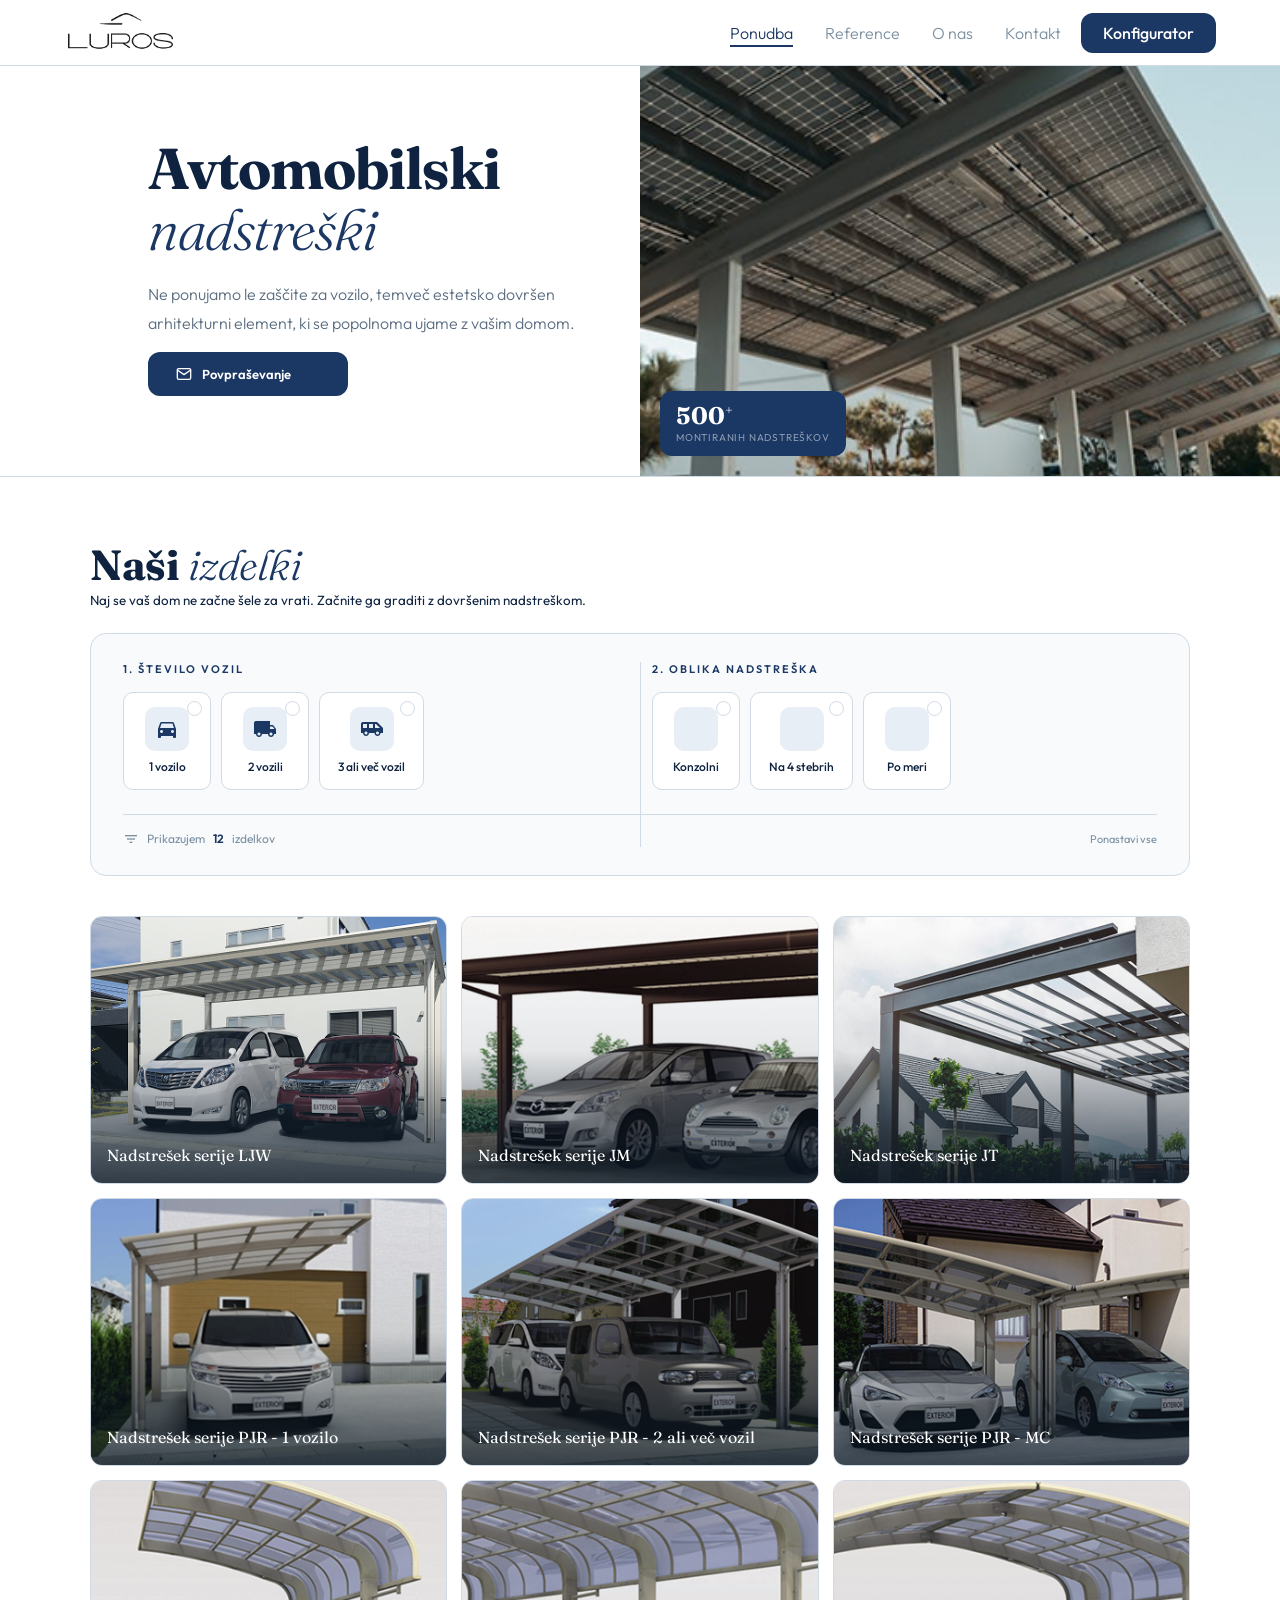
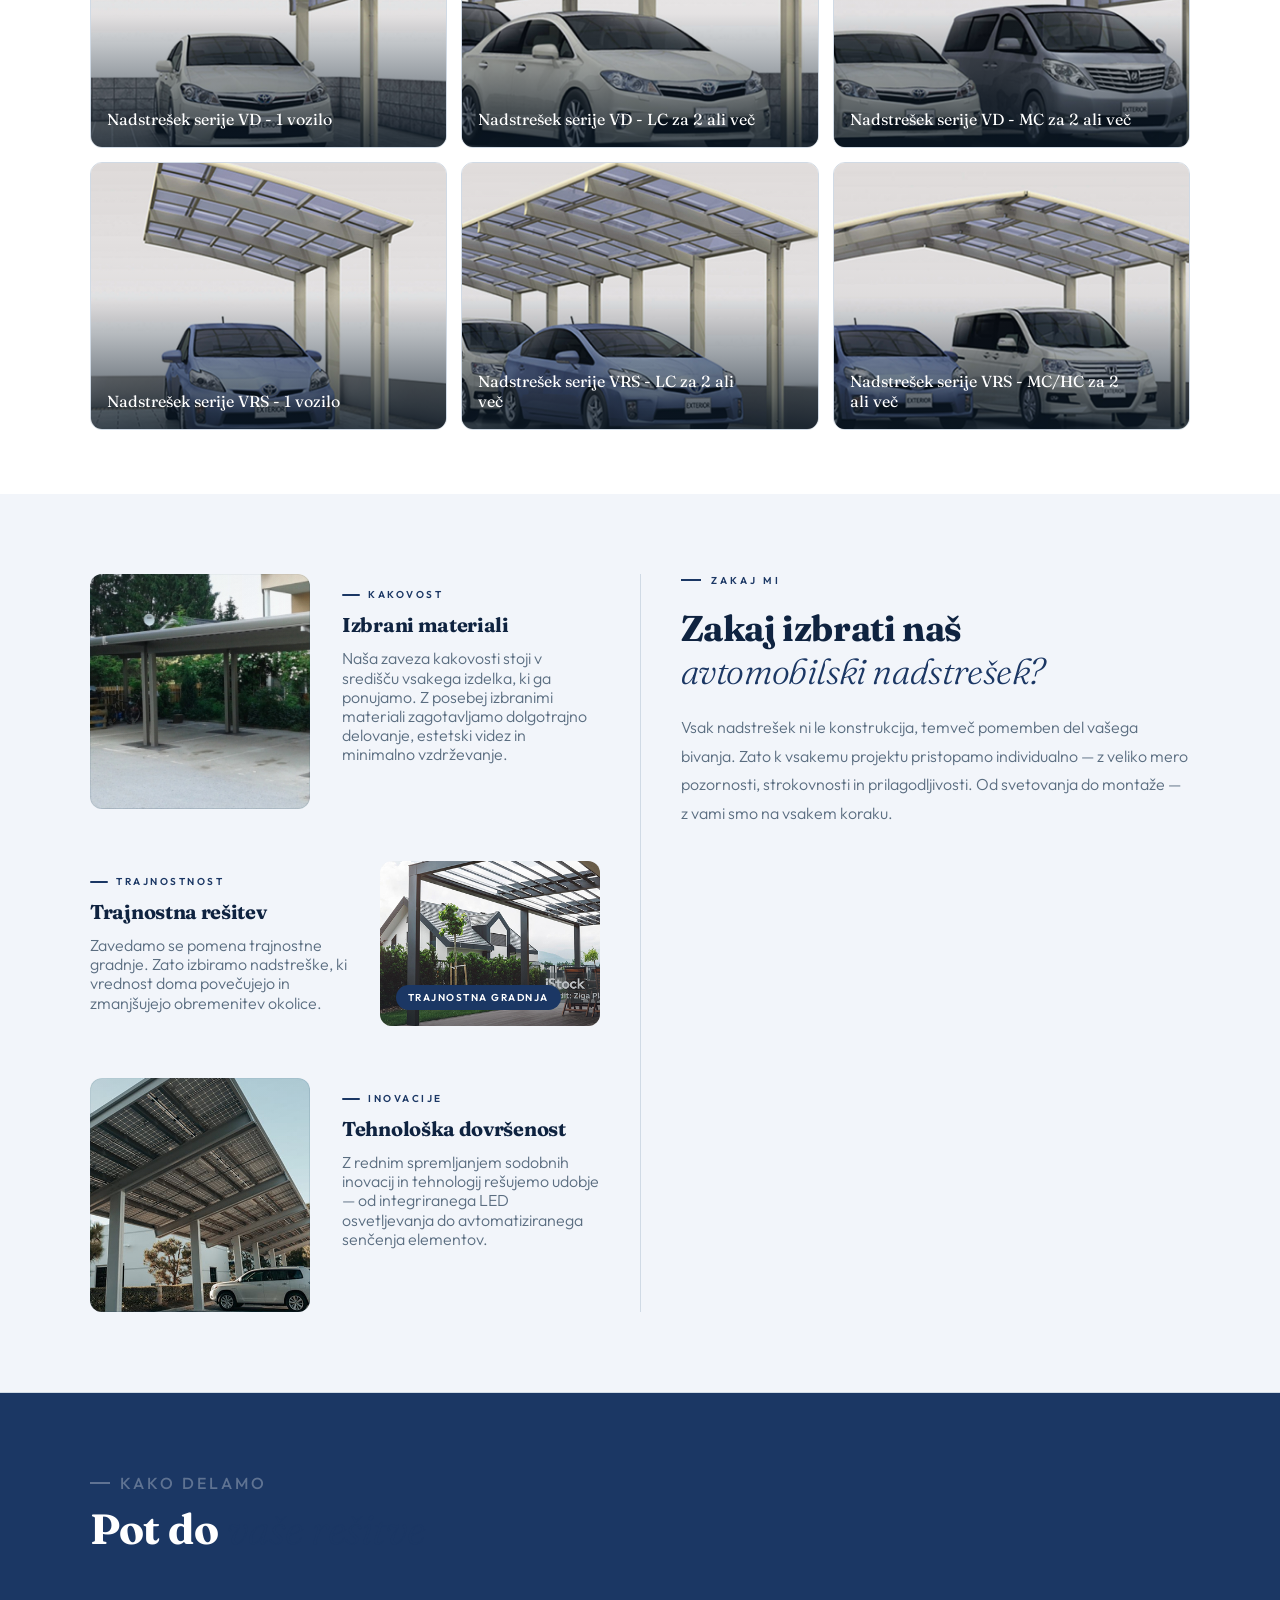
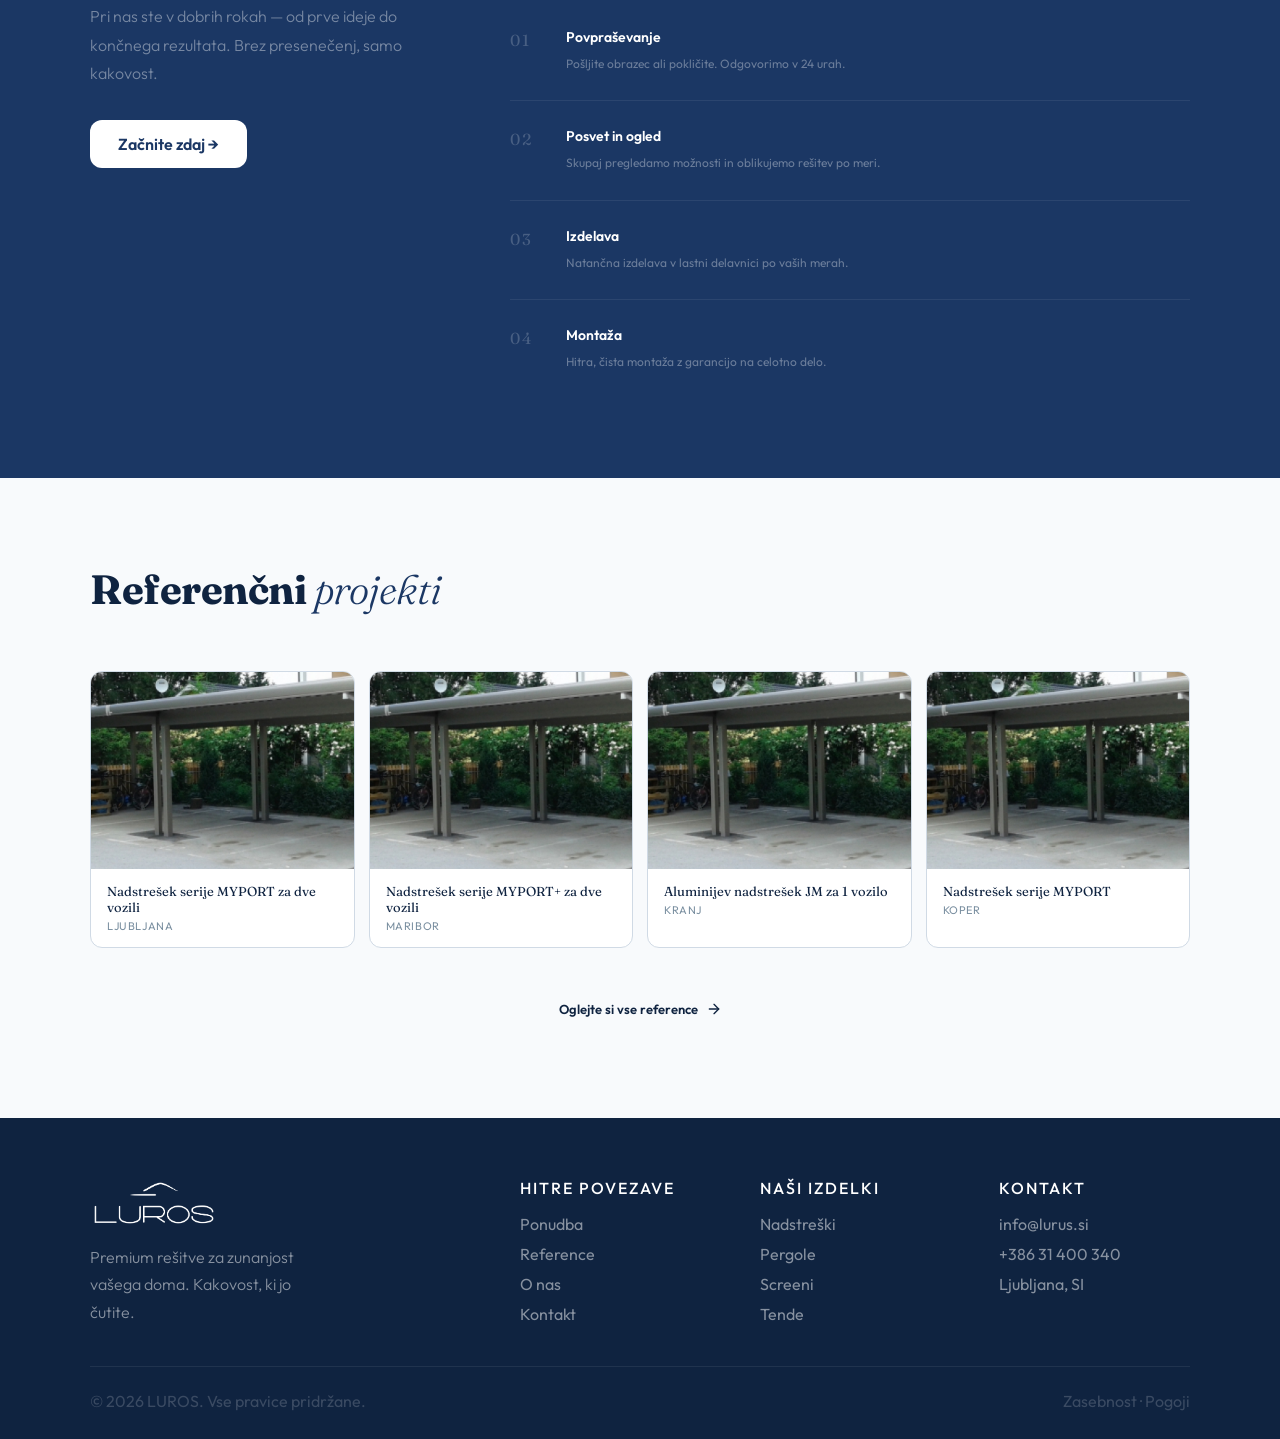
==== commit 3b4f4997: "Update navigation CTA to "Konfigurator" and refine hero button text - Changed "Brezplačna ponudba" t" ====
--- a/category.html
+++ b/category.html
@@ -22,7 +22,7 @@
             <li><a href="#">O nas</a></li>
             <li><a href="#">Kontakt</a></li>
         </ul>
-        <a href="#" class="nav-cta">Brezplačna ponudba</a>
+        <a href="#" class="nav-cta">Konfigurator</a>
     </div>
     <button class="nav-hamburger" onclick="openMenu(event)">
       <span></span><span></span><span></span>
--- a/style.css
+++ b/style.css
@@ -30,7 +30,7 @@
 
 /* HERO */
 .hero {margin-top:66px;position:relative;overflow:hidden;background:#c8dce8;max-width:1920px;margin-left:auto;margin-right:auto}
-.hero-img{width:100%;display:block;max-height:70vh;object-fit:cover;object-position:bottom center}
+.hero-img{width:100%;display:block;max-height:70vh;object-fit:cover;object-position: center}
 .hero-overlay{position:absolute;inset:0;}
 .hero-text{width: 100%; position:absolute; top:170px; transform:translateY(-50%);z-index:10; text-align:center;}
 .hero-eyebrow{display:flex;align-items:center;gap:10px;margin-bottom:22px}
@@ -40,8 +40,10 @@
 .hero-text h1 em{font-weight:300;font-style:italic;color:rgba(255,255,255,.6)}
 .hero-text p{font-size:16px;color:rgba(255,255,255,1);line-height:1.75;font-weight:300;margin-bottom:28px;}
 .hero-btns{display:flex;gap:12px;flex-wrap:wrap;margin-bottom:24px; justify-content: center;}
-.btn-white{display:inline-flex;align-items:center;gap:8px;background:var(--cta);color:#fff;padding:13px 26px;border-radius:12px;font-size:16px;font-weight:600;text-decoration:none;transition:all .2s}
-.btn-white:hover{background:var(--cta-hover);gap:12px}
+.btn-white{display:inline-flex;align-items:center;gap:8px;background:linear-gradient(to right,#1b3764,#2EAAC7);color:#fff;padding:13px 26px;border-radius:12px;font-size:16px;font-weight:600;text-decoration:none;position:relative;overflow:hidden;z-index:1;transition:gap .2s}
+.btn-white::after{content:'';position:absolute;inset:0;background:#2EAAC7;z-index:-1;opacity:0;transition:opacity .35s ease}
+.btn-white:hover::after{opacity:1}
+.btn-white:hover{gap:12px}
 .btn-ghost-w{display:inline-flex;align-items:center;gap:8px;border:1px solid rgba(255,255,255,.25);color:rgba(255,255,255,.75);padding:13px 26px;border-radius:12px;font-size:16px;font-weight:400;text-decoration:none;transition:all .2s}
 .btn-ghost-w:hover{border-color:rgba(255,255,255,.5);color:#fff;gap:12px}
 .hero-hint{display:flex;align-items:center;gap:8px;font-size:16px;color:rgba(255,255,255,.8)}
@@ -58,7 +60,7 @@
 .popup.show{opacity:1;pointer-events:all;transform:scale(1) translateY(0)}
 .popup.above{bottom:calc(100% + 12px);left:50%;margin-left:-110px}
 .popup.below{top:calc(100% + 12px);left:50%;margin-left:-110px}
-.popup.left{top:50%;right:calc(100% + 12px);margin-top:-55px}
+.popup.left{top:50%;right:calc(100% + 12px);margin-top:-115px}
 .popup.right{top:50%;left:calc(100% + 12px);margin-top:-55px}
 .pop-icon{width:34px;height:34px;background:var(--brand-light);border-radius:12px;display:flex;align-items:center;justify-content:center;margin-bottom:10px}
 .pop-icon svg{width:17px;height:17px;stroke:var(--brand);fill:none;stroke-width:1.8;stroke-linecap:round;stroke-linejoin:round}
@@ -80,7 +82,7 @@
 .usp-item:hover .usp-icon::before{inset:-10px;opacity:.6}
 .usp-icon .material-icons{font-size:32px;color:#fff}
 .usp-title{font-family:'Fraunces',serif;font-size:17px;font-weight:700;color:var(--text);margin-bottom:10px;letter-spacing:-.2px;line-height:1.2}
-.usp-desc{font-size:13px;color:var(--muted);line-height:1.75;font-weight:300;max-width:200px}
+.usp-desc{font-size:15px;color:var(--muted);line-height:1.45;font-weight:300;max-width:200px}
 .usp-item{opacity:0;transform:translateY(20px);animation:uspFadeUp .55s ease forwards}
 .usp-item:nth-child(1){animation-delay:.05s}
 .usp-item:nth-child(2){animation-delay:.15s}
@@ -106,7 +108,7 @@
 .pc{position:relative;overflow:hidden;cursor:pointer;border-radius:12px;background:var(--brand-light);display:flex;flex-direction:column;text-decoration:none}
 .pc img{width:100%;aspect-ratio:4/3;object-fit:cover;transition:transform .7s ease;display:block}
 .pc:hover img{transform:scale(1.06)}
-.pc-label{background:var(--brand);color:#fff;font-family:'Fraunces',serif;font-size:16px;font-weight:700;padding:14px 18px;text-align:center;letter-spacing:-.2px}
+.pc-label{background:var(--brand);color:#fff;font-family:'Fraunces',serif;font-size:16px;font-weight:700;padding: 18px;text-align:center;letter-spacing:-.1px}
 
 /* PROCES */
 .proces{padding:80px 5%;background:var(--brand)}
@@ -337,9 +339,6 @@
   .nav-cta{padding:9px 16px;font-size:14px}
 
   /* HERO */
-  .hero-text{max-width:420px;left:4%}
-  .hero-text h1{font-size:clamp(28px,3.5vw,44px)}
-  .hero-text p{font-size:15px;max-width:340px}
 
   /* STATS */
   .stats-inner{grid-template-columns:repeat(2,1fr)}
@@ -380,7 +379,13 @@
 }
 
 /* ── MOBILE: max-width 768px ── */
-@media(max-width:768px){
+@media(max-width:900px){
+  /* USP SECTION */
+  .usp-inner{grid-template-columns:repeat(2,1fr)}
+  .usp-item:not(:last-child)::after{display:none}
+  .usp-icon{width:60px;height:60px}
+  .usp-icon .material-icons{font-size:26px}
+
   /* NAV */
   nav{padding:0 4%;height:58px}
   .logo-img{height:36px}
@@ -391,11 +396,15 @@
   /* HERO */
   .hero{margin-top:58px}
   .hero-img{max-height:55vh}
-  .hero-text{position:relative;top:auto;left:auto;transform:none;padding:32px 4% 36px;max-width:100%;background:rgba(12,28,40,.75)}
-  .hero-text h1{font-size:clamp(26px,6vw,36px)}
+  .hero-text{position:relative;top:auto;left:auto;transform:none;padding:32px 4% 36px;max-width:100%;background: #1b3764;}
+  .hero-text h1{font-size:clamp(26px,6vw,36px); color: #fff;}
   .hero-text p{font-size:14px;max-width:100%}
   .hero-btns{flex-direction:column}
-  .hero-btns a{width:100%;justify-content:center;text-align:center}
+  .hero-btns a{width:100%;justify-content:center;text-align:center;
+      background: #fff;
+      max-width: 220px;
+      margin: 0 auto;
+      color: #1b3764;}
 
   /* HOTSPOTS & POPUPS: hide on mobile */
   .hs{display:none!important}
@@ -505,7 +514,6 @@
 
   /* PONUDBA */
   .pg{grid-template-columns:1fr}
-  .pc{aspect-ratio:16/10}
   .pc-name{font-size:16px}
 
   /* PROCES */
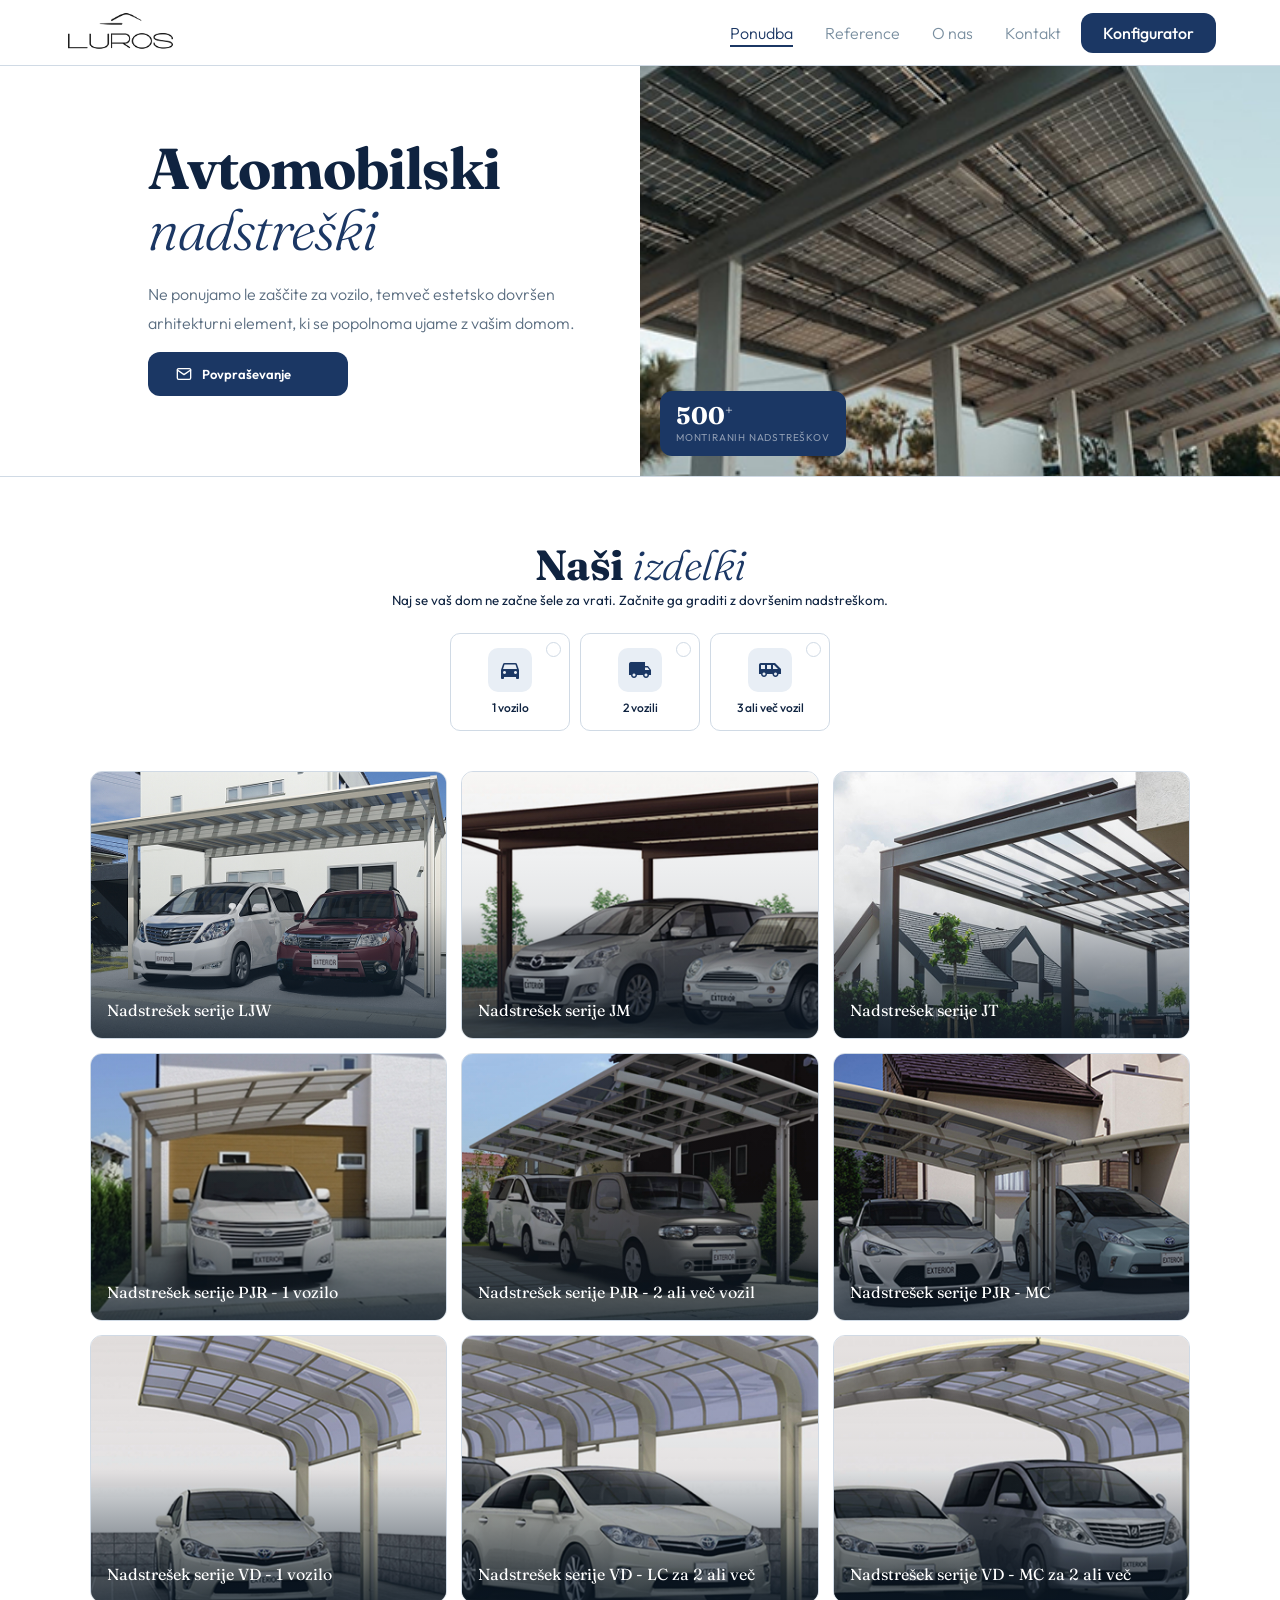
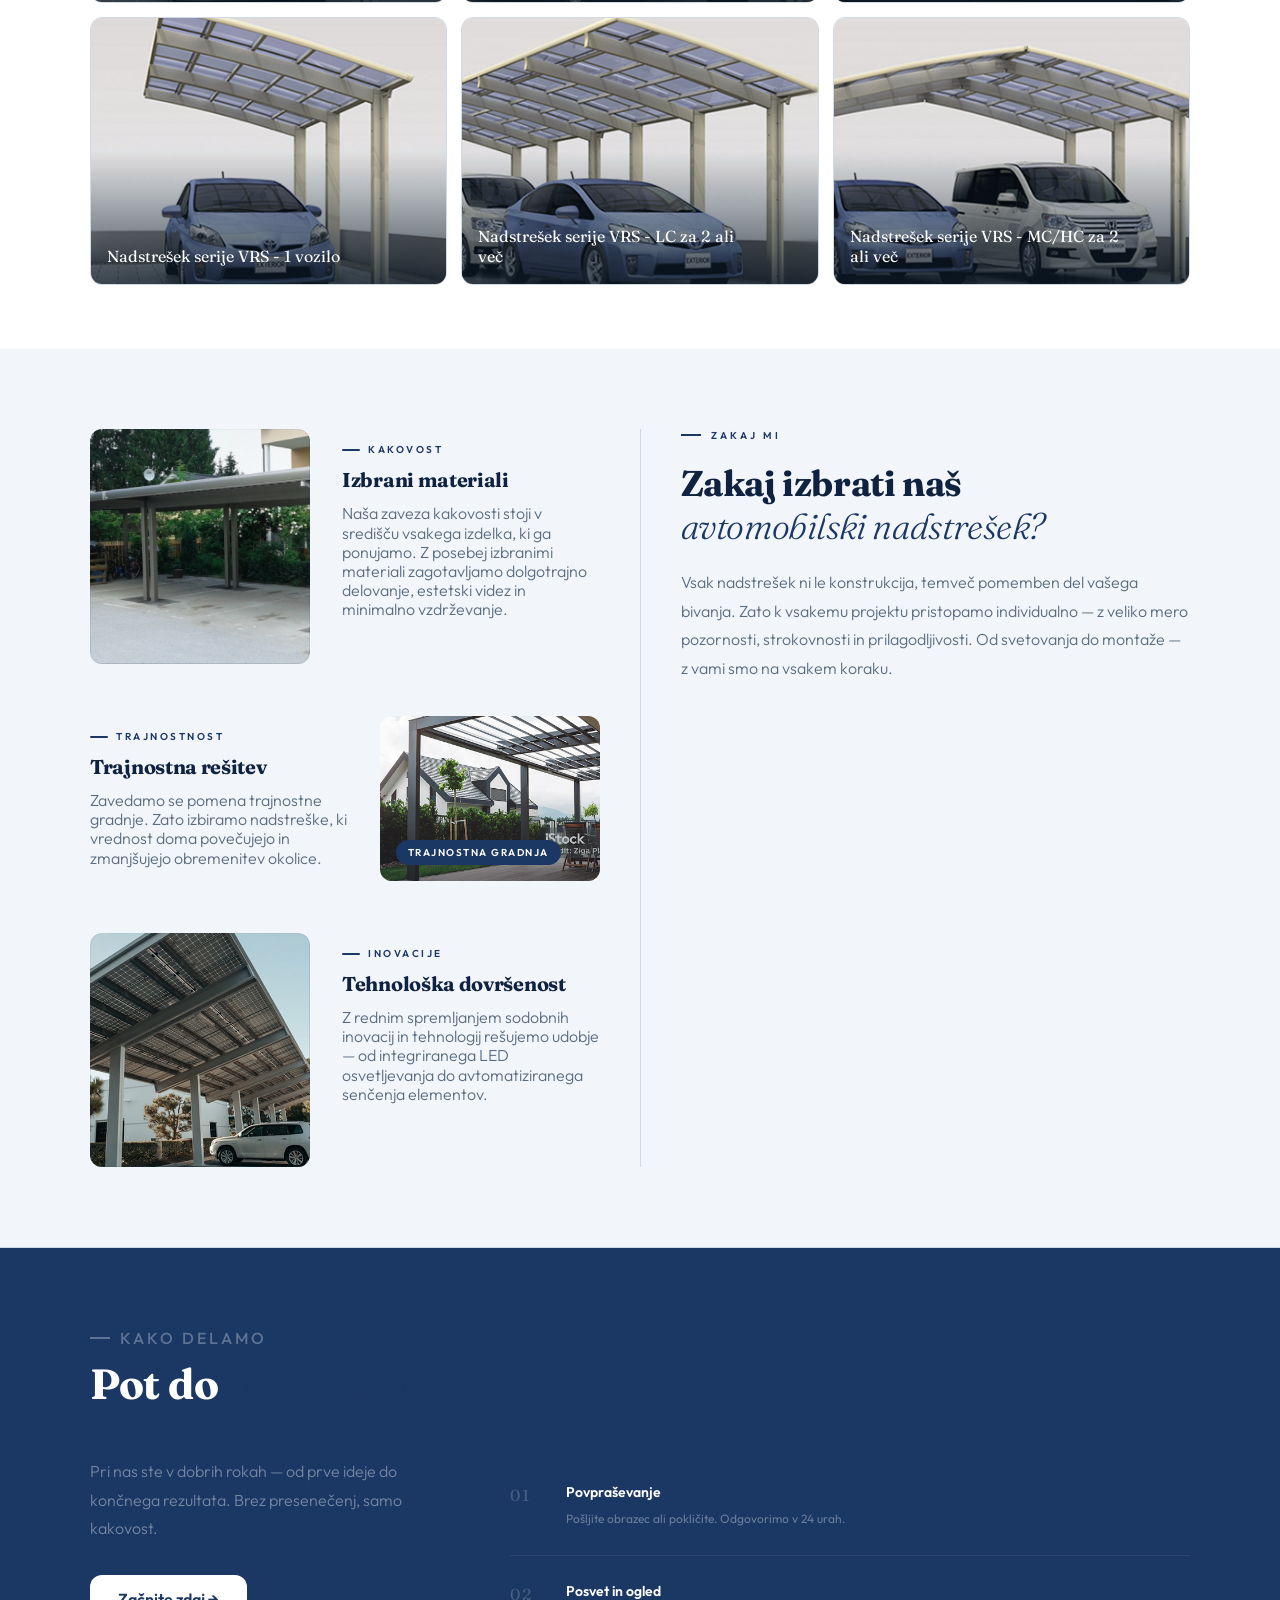
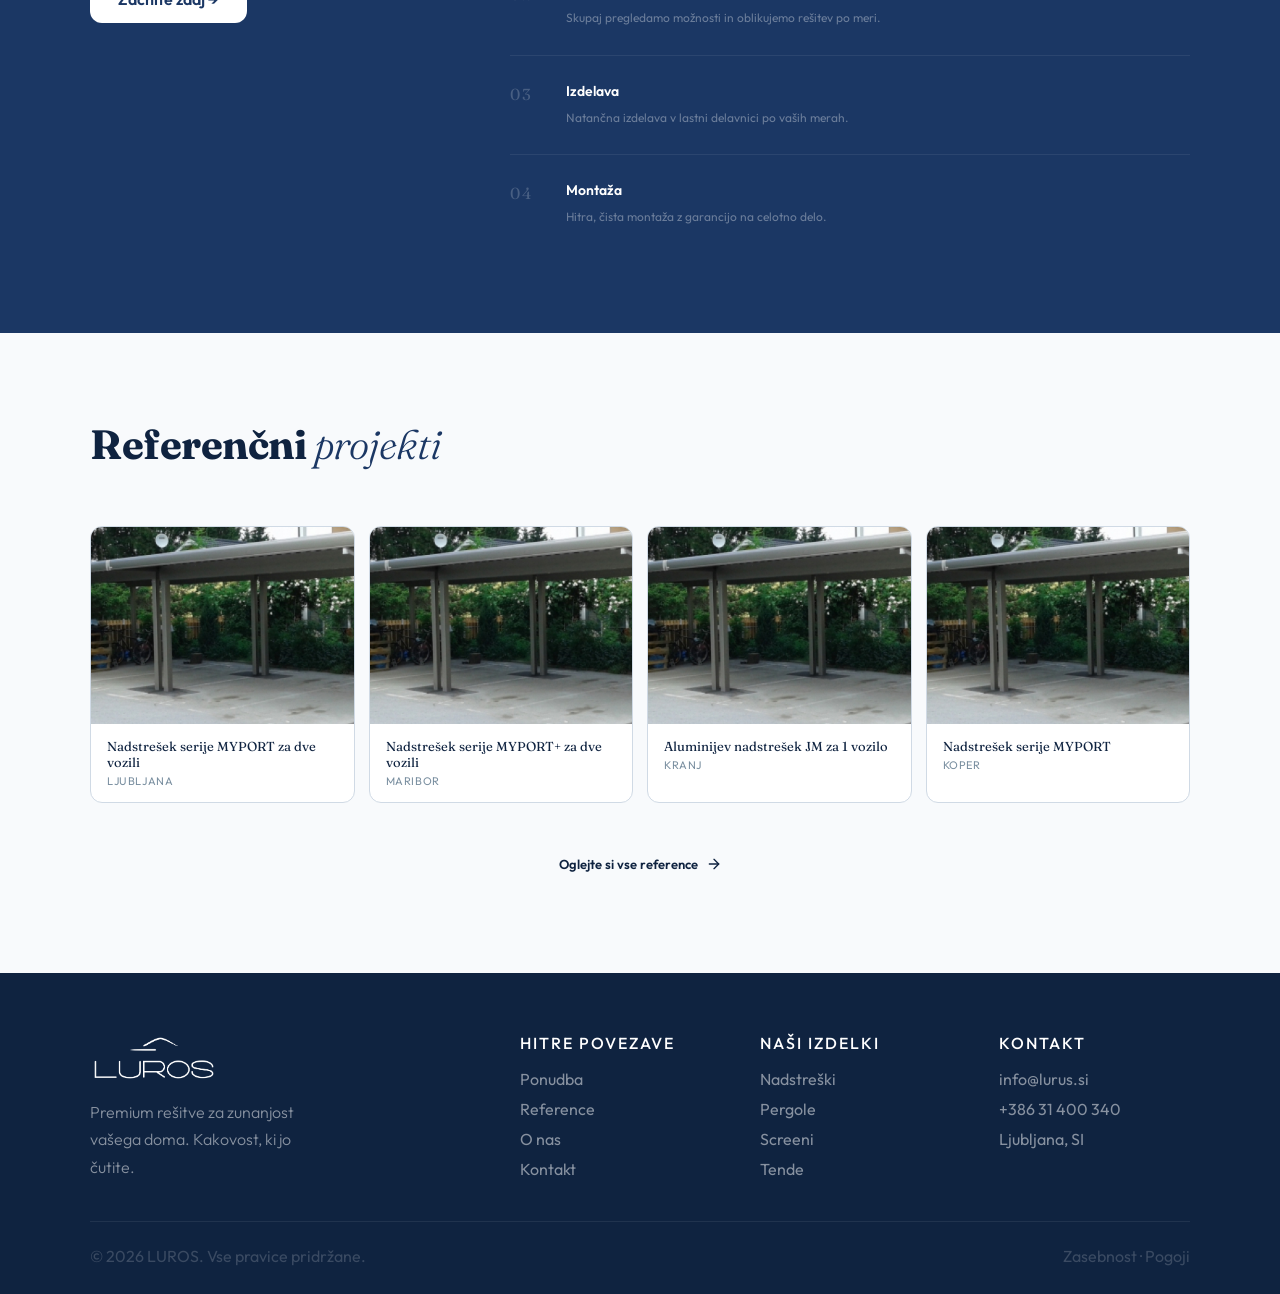
==== commit 7406f7cf: "Simplify filter bar and refine product section layout in category.html and CSS." ====
--- a/category.html
+++ b/category.html
@@ -170,20 +170,16 @@
 <!-- ── PRODUCTS ── -->
 <section class="products">
     <div class="products-inner">
-        <div class="sec-head fu" style="margin-bottom:24px;">
-            <div><div class="st2">Naši <em>izdelki</em></div>
+        <div class="sec-head fu" style="margin-bottom:24px; width: 100%; text-align: center;">
+            <div style="width: 100%;"><div class="st2">Naši <em>izdelki</em></div>
                 <small>Naj se vaš dom ne začne šele za vrati. Začnite ga graditi z dovršenim nadstreškom.</small></div>
         </div>
 
         <!-- ── FILTER BAR ── -->
         <div class="filter-bar fade-up">
-            <div class="filter-divider"></div>
 
             <!-- Group 1: Število vozil (radio) -->
             <div>
-                <div class="filter-group-label">
-                    1. Število vozil
-                </div>
                 <div class="filter-options" id="grp-vozila">
                     <div class="fo" data-group="vozila" data-val="1" onclick="selectFo(this,'vozila')">
                         <div class="fo-radio"></div>
@@ -203,7 +199,7 @@
                 </div>
             </div>
 
-            <!-- Group 2: Oblika nadstreška (checkbox) -->
+            <!-- Group 2: Oblika nadstreška (checkbox)
             <div>
                 <div class="filter-group-label">
                     2. Oblika nadstreška
@@ -226,14 +222,16 @@
                     </div>
                 </div>
             </div>
-
-            <!-- result strip -->
+            -->
+
+            <!-- result strip
             <div class="filter-result-strip">
                 <span class="material-icons">filter_list</span>
                 Prikazujem <strong id="resultCount">12</strong> izdelkov
                 <div class="filter-tags" id="filterTags"></div>
                 <a class="fg-reset" onclick="resetAll()" style="margin-left:auto">Ponastavi vse</a>
             </div>
+            -->
         </div>
 
         <div class="products-grid" id="productsGrid">
--- a/category.css
+++ b/category.css
@@ -303,14 +303,9 @@
 
 /* ── FILTER BAR ── */
 .filter-bar{
-  background:var(--off);
-  border:1px solid var(--border);
   border-radius:16px;
-  padding:28px 32px;
+  padding:0;
   margin-bottom:40px;
-  display:grid;
-  grid-template-columns:1fr 1fr;
-  gap:24px;
   position:relative;
 }
 .filter-group-label{
@@ -324,8 +319,9 @@
   transition:color .2s;font-weight:400;letter-spacing:0;text-transform:none;
 }
 .fg-reset:hover{color:var(--brand)}
-.filter-options{display:flex;gap:10px;flex-wrap:wrap}
+.filter-options{display:flex;gap:10px;flex-wrap:wrap; justify-content: center;}
 .fo{
+    width: 120px;
   display:flex;flex-direction:column;align-items:center;gap:8px;
   padding:14px 18px;border-radius:10px;
   border:1.5px solid var(--border);
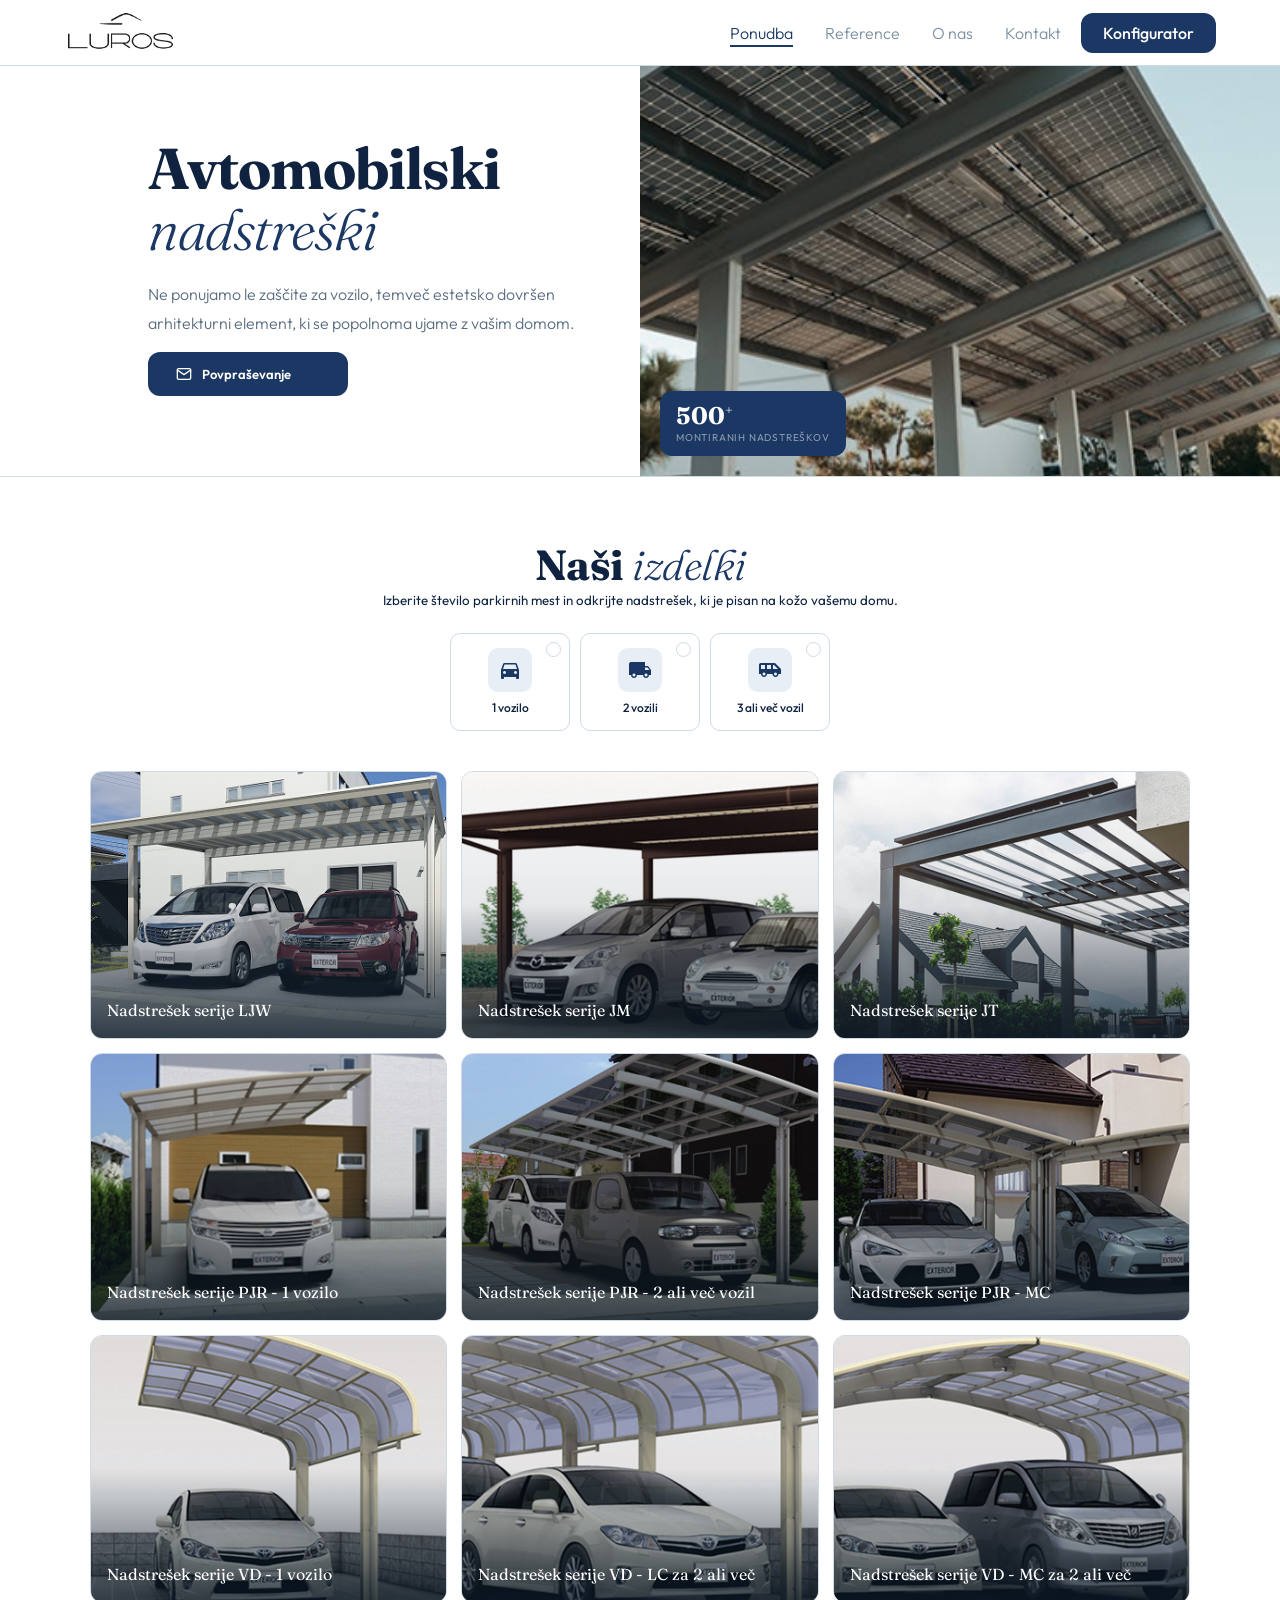
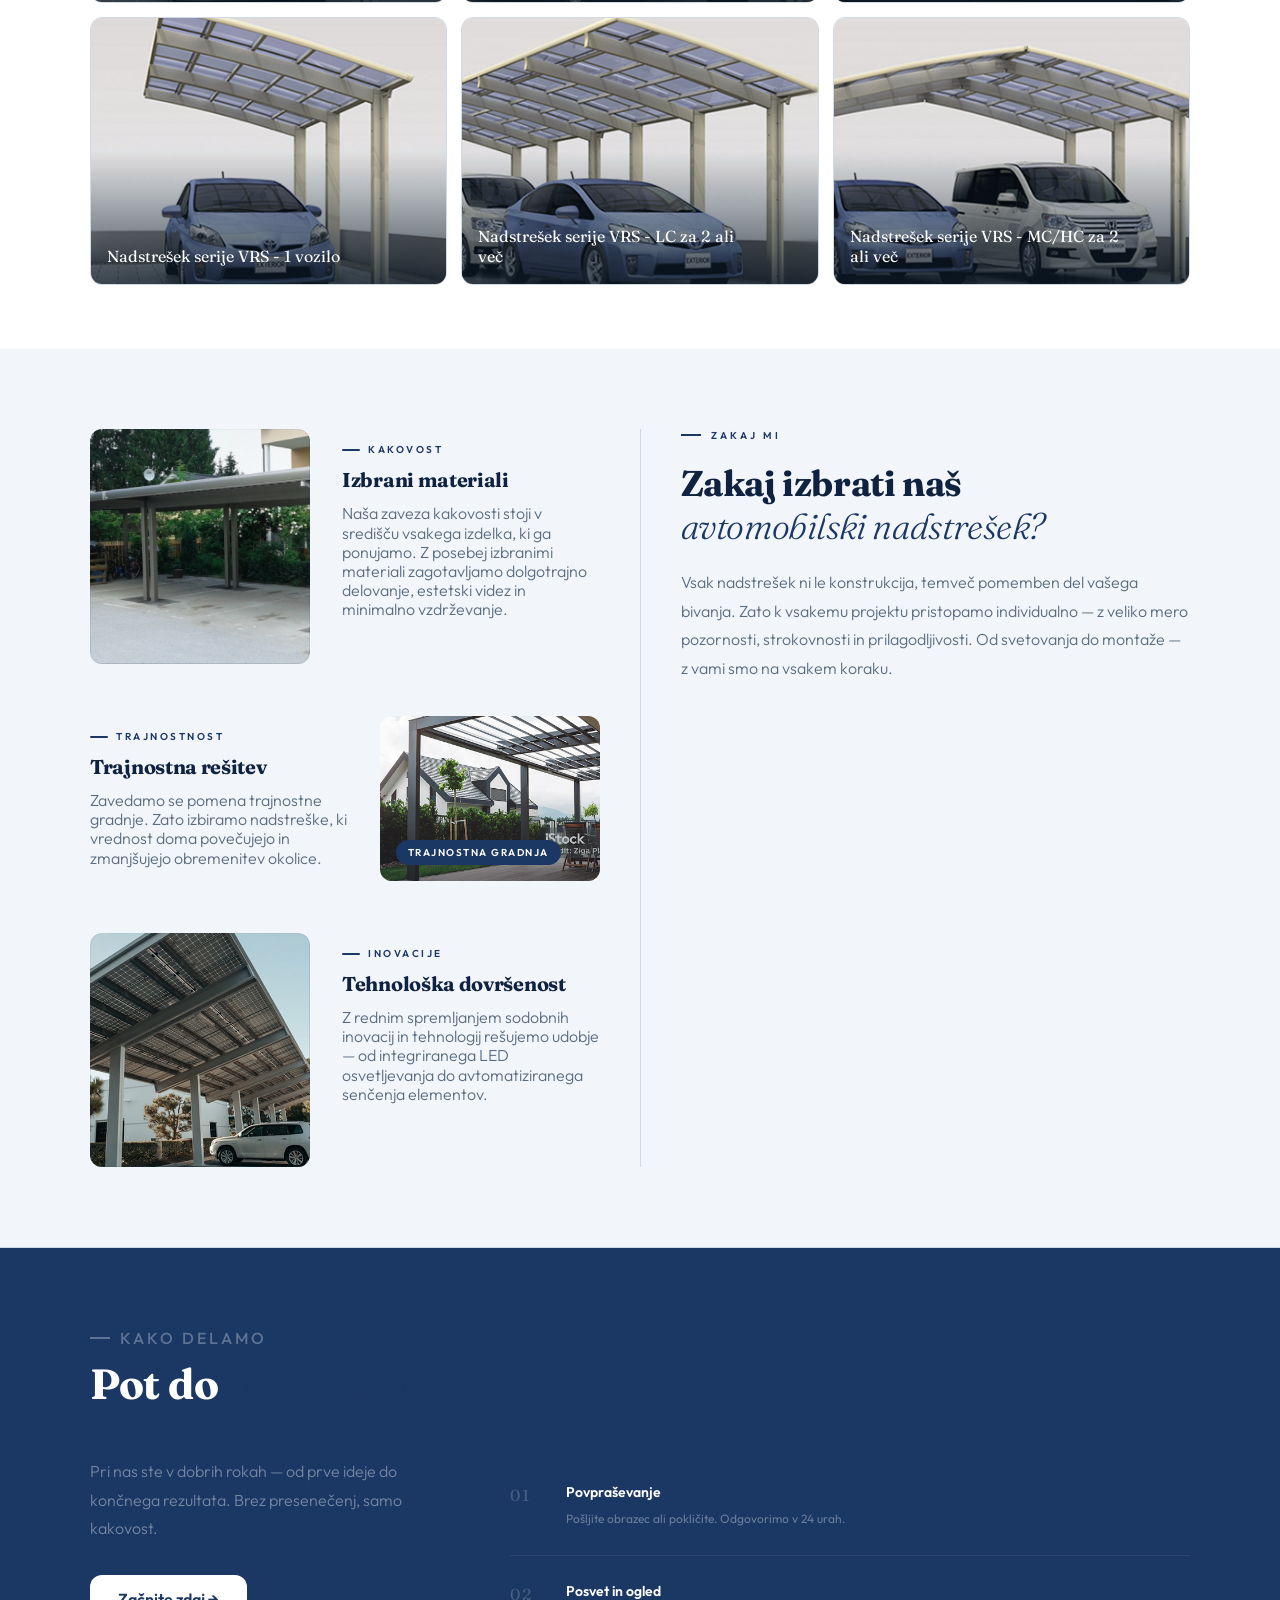
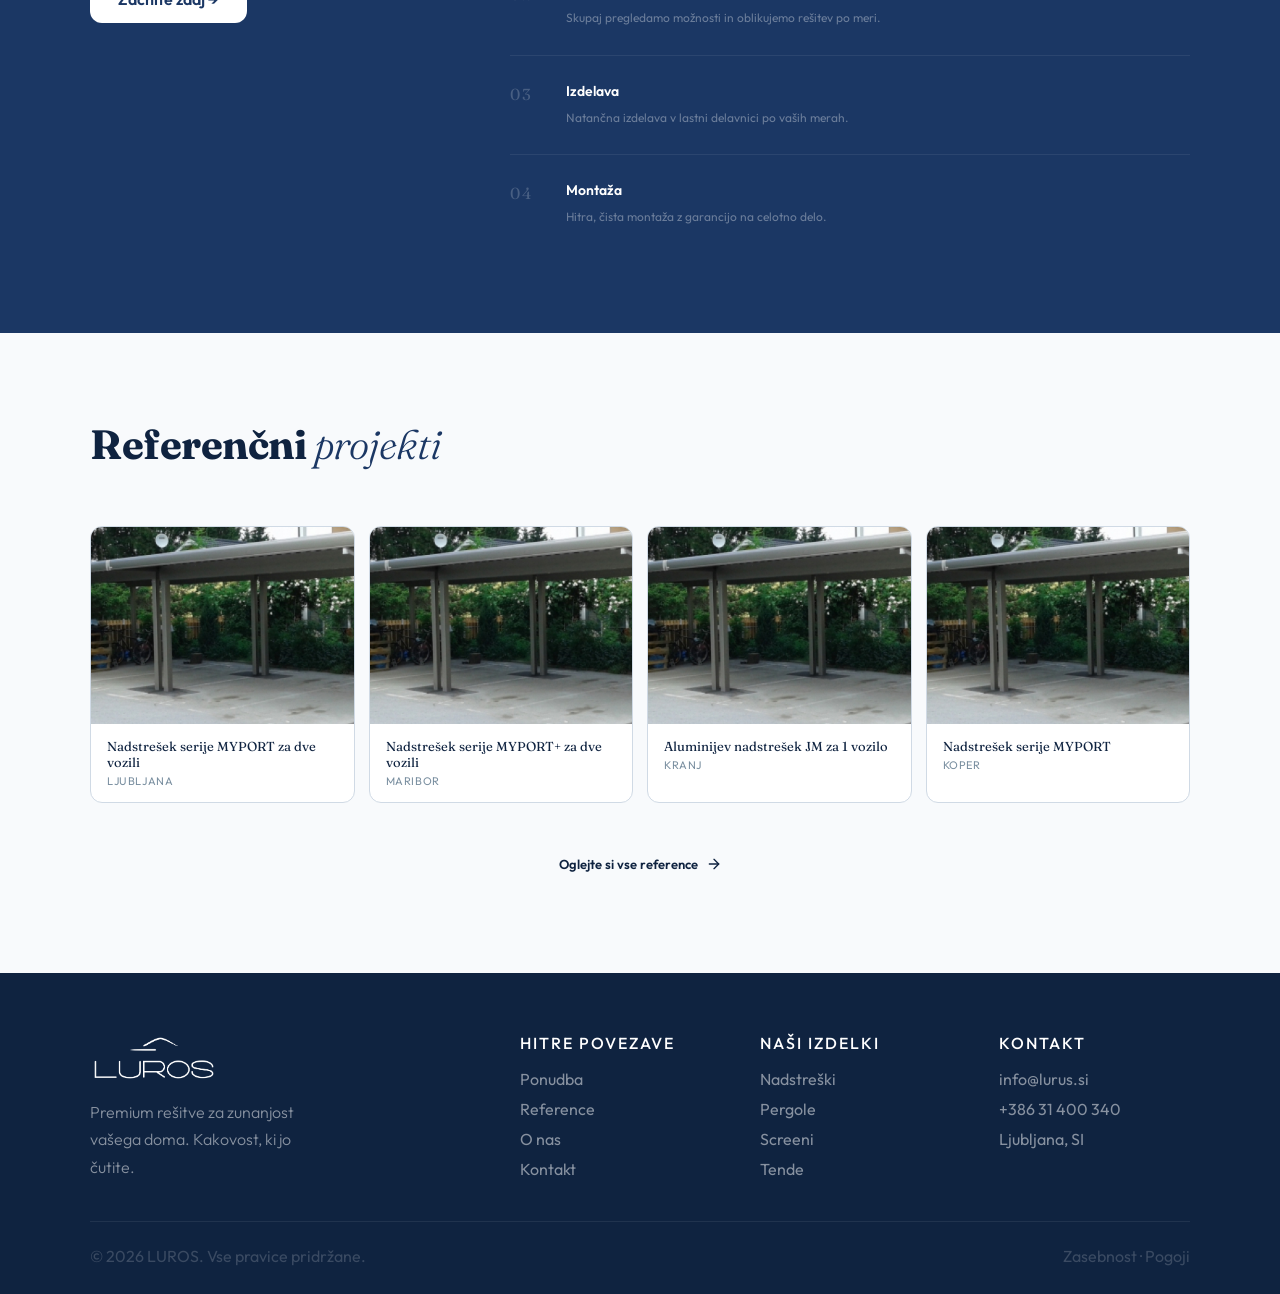
==== commit 9679c25a: "Refine product section tagline in category.html for clarity and improved user guidance." ====
--- a/category.html
+++ b/category.html
@@ -172,7 +172,7 @@
     <div class="products-inner">
         <div class="sec-head fu" style="margin-bottom:24px; width: 100%; text-align: center;">
             <div style="width: 100%;"><div class="st2">Naši <em>izdelki</em></div>
-                <small>Naj se vaš dom ne začne šele za vrati. Začnite ga graditi z dovršenim nadstreškom.</small></div>
+                <small>Izberite število parkirnih mest in odkrijte nadstrešek, ki je pisan na kožo vašemu domu.</small></div>
         </div>
 
         <!-- ── FILTER BAR ── -->
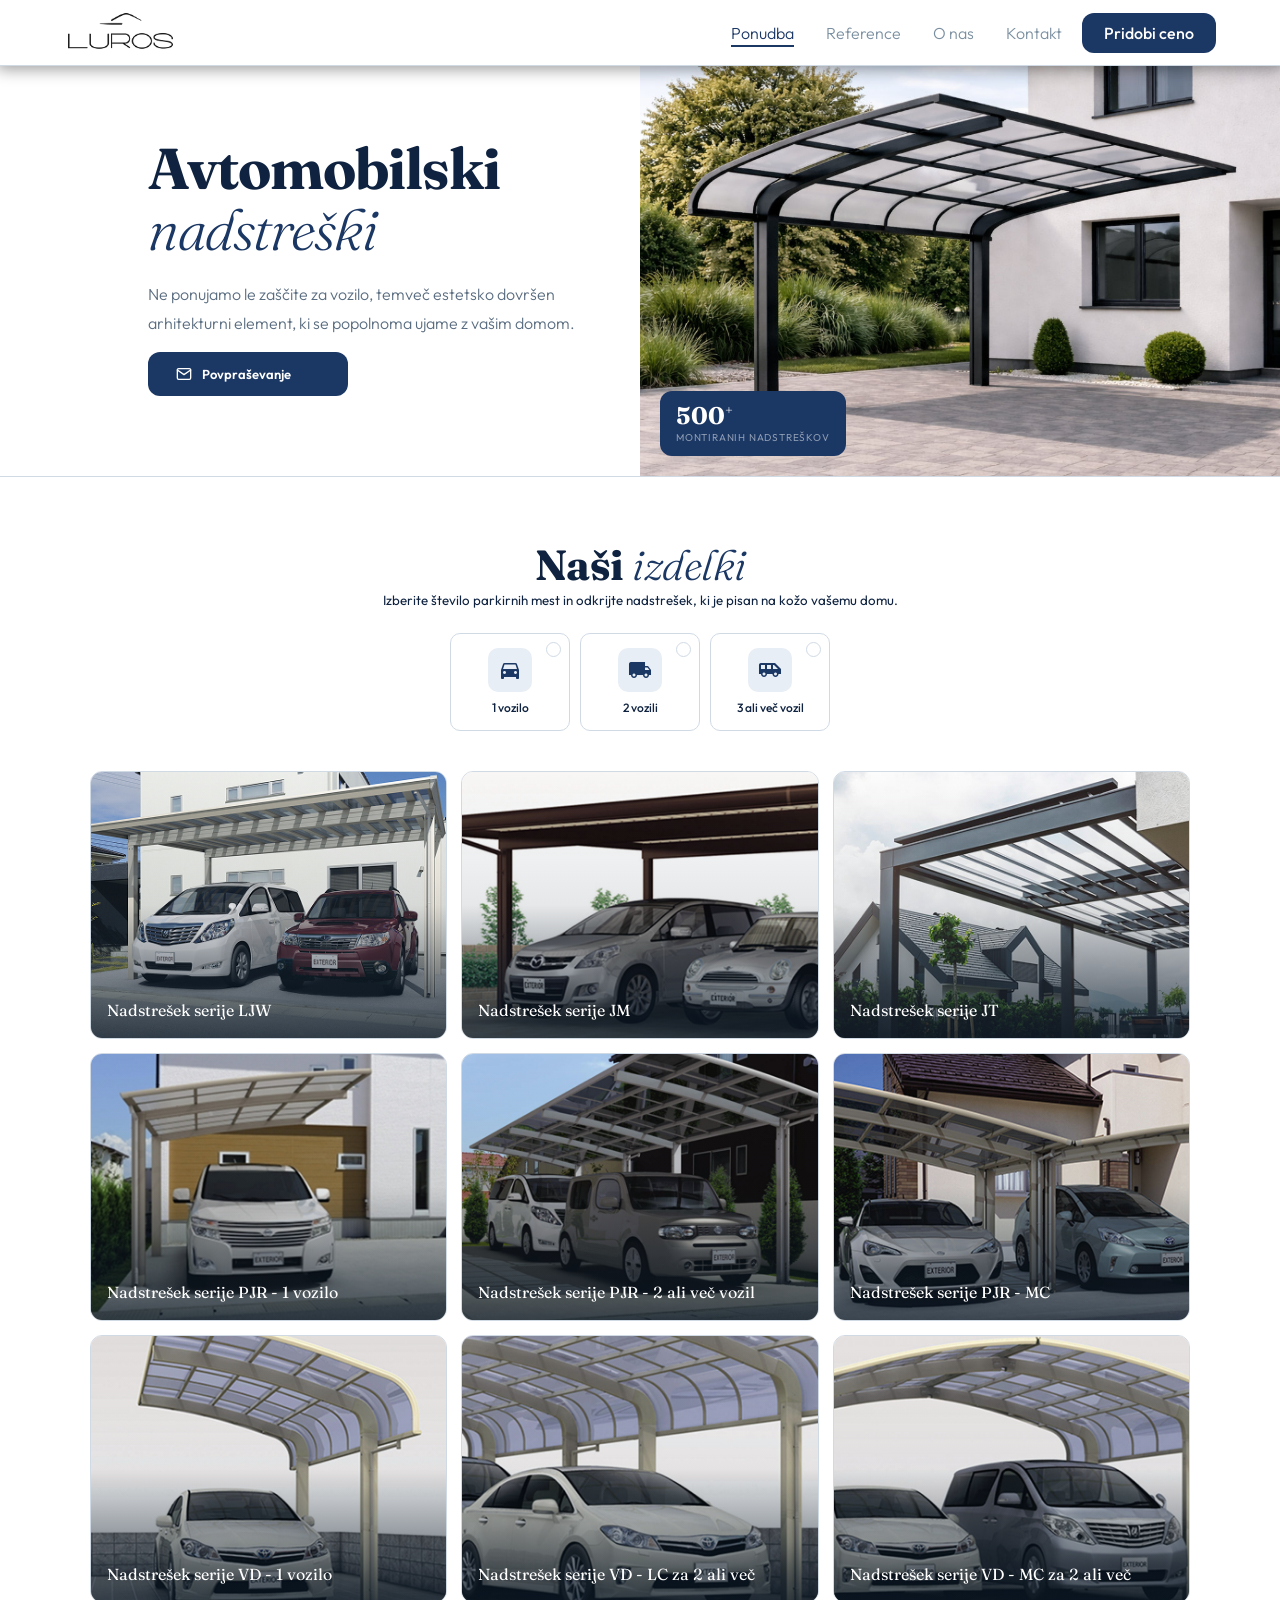
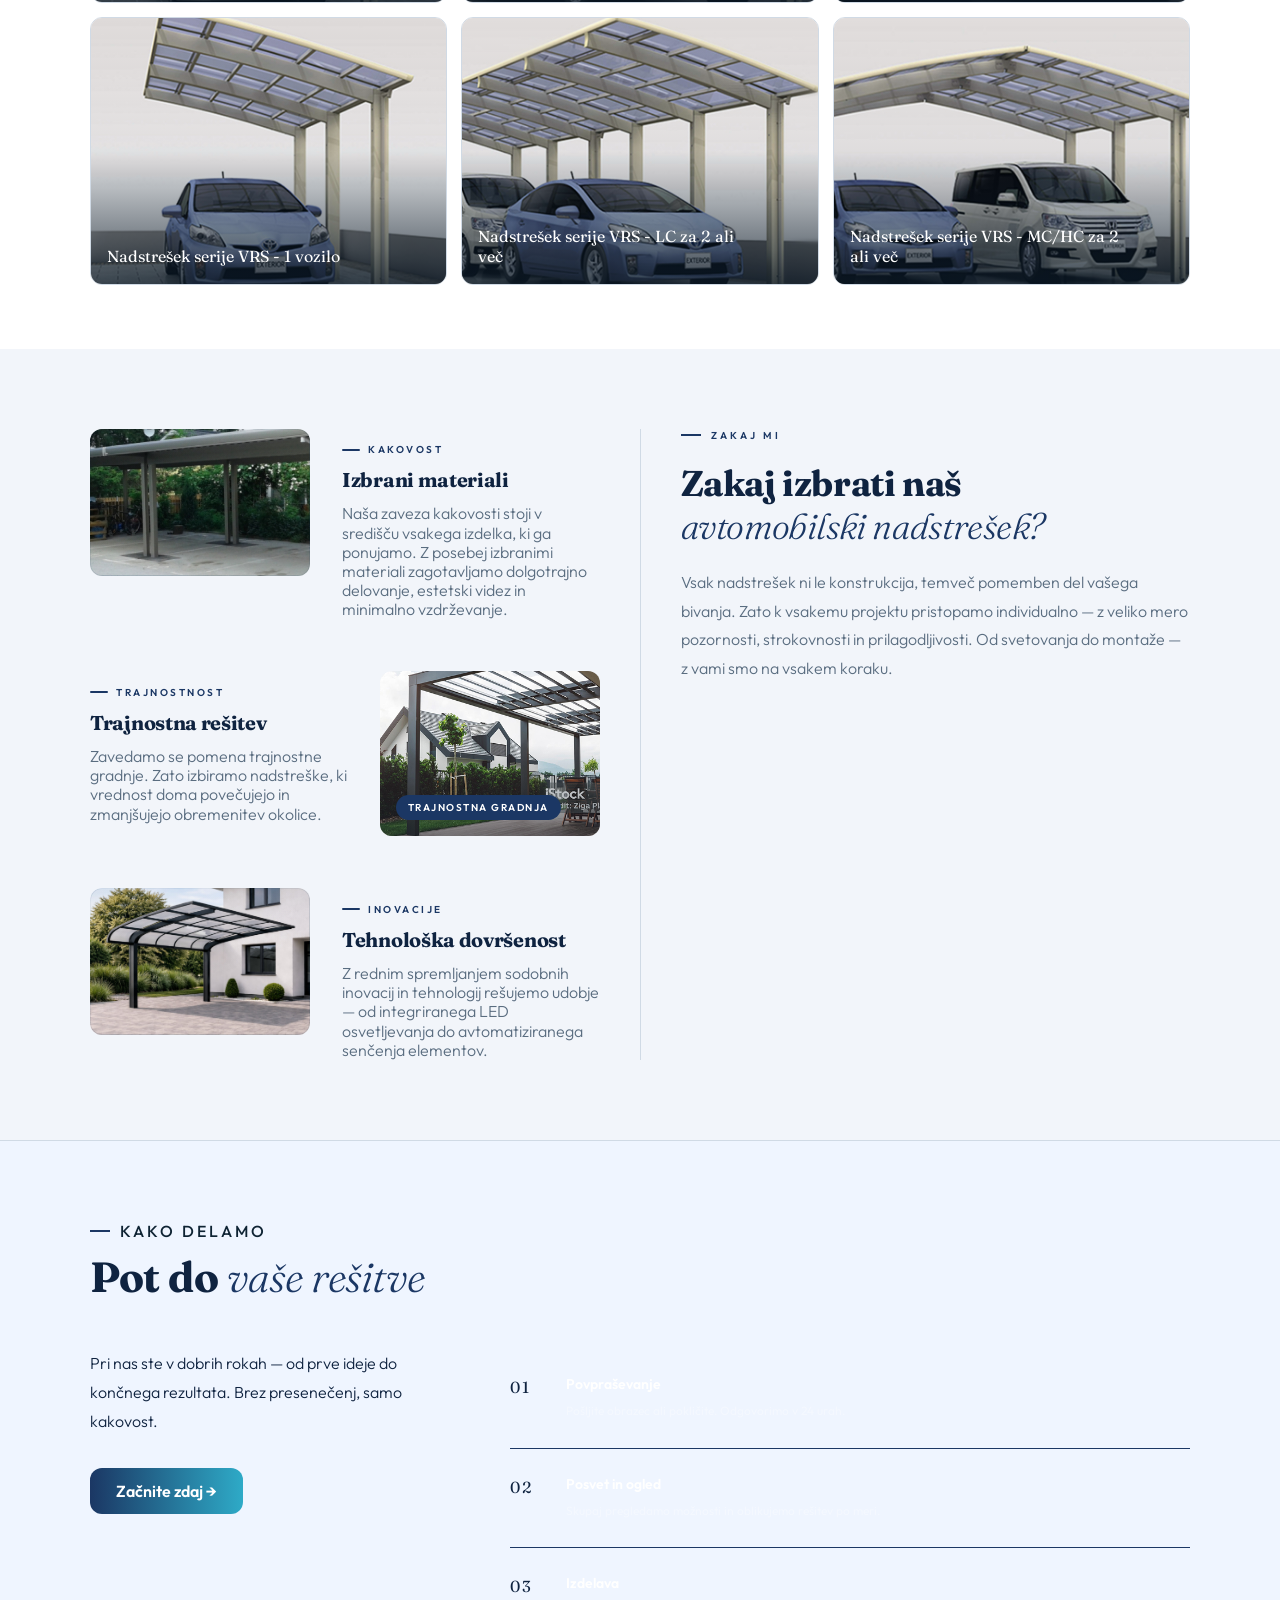
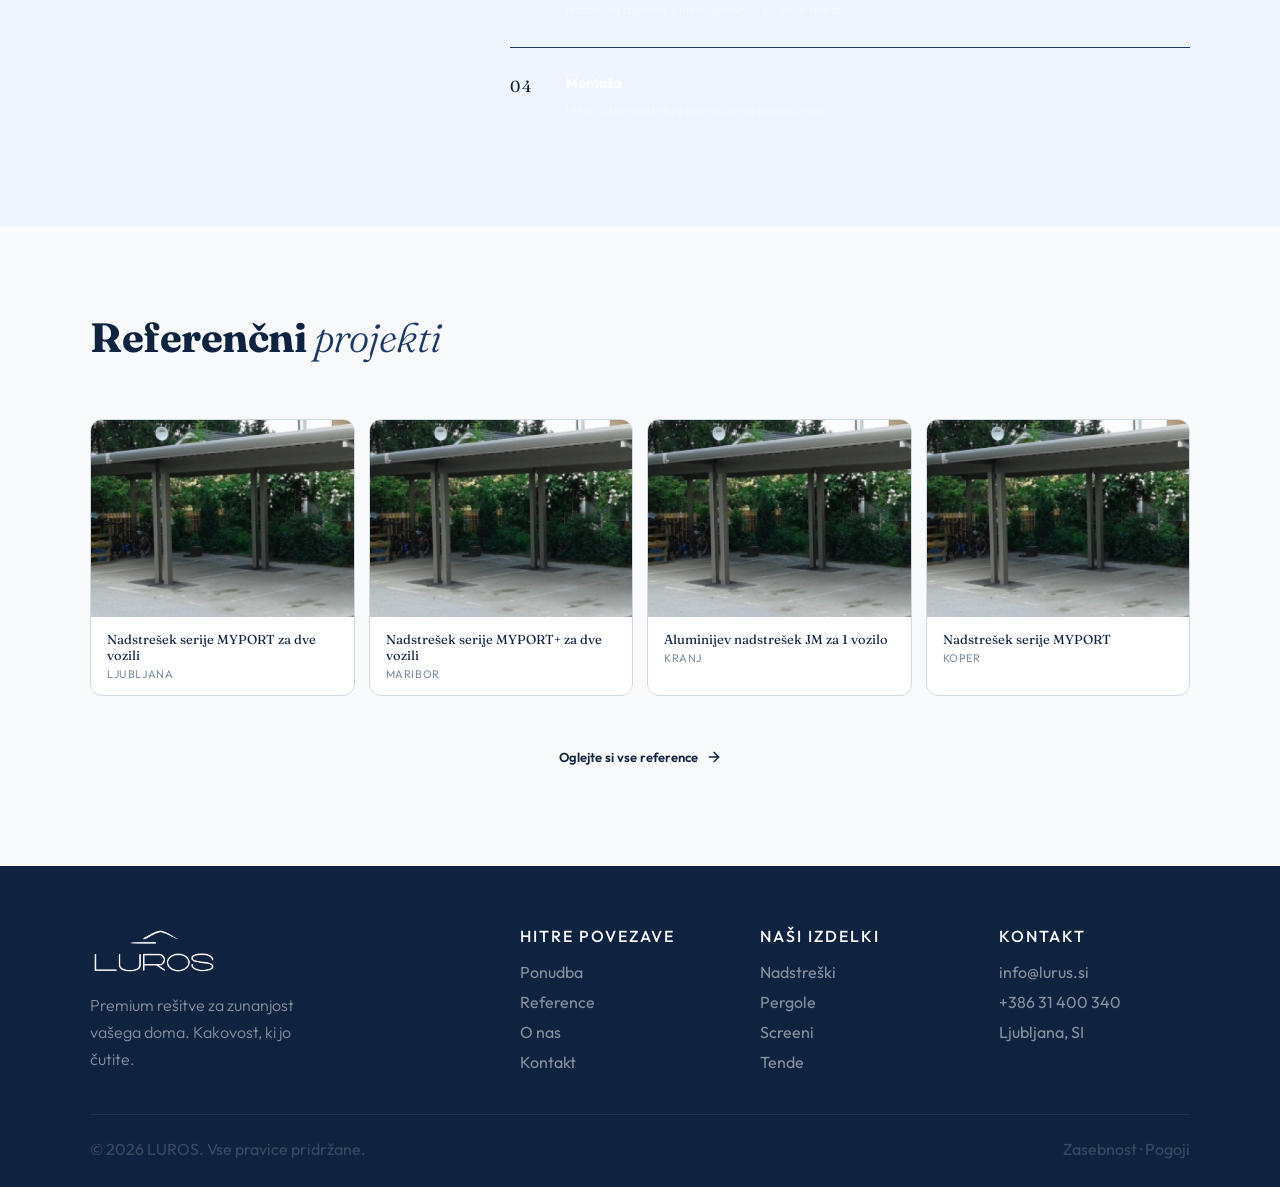
==== commit 43d9f057: "Add luros_logo_bold.svg to repository" ====
--- a/category.html
+++ b/category.html
@@ -22,7 +22,7 @@
             <li><a href="#">O nas</a></li>
             <li><a href="#">Kontakt</a></li>
         </ul>
-        <a href="#" class="nav-cta">Konfigurator</a>
+        <a href="#" class="nav-cta">Pridobi ceno</a>
     </div>
     <button class="nav-hamburger" onclick="openMenu(event)">
       <span></span><span></span><span></span>
@@ -415,7 +415,7 @@
         <div class="proces-body">
             <div class="fu d1">
                 <p class="proces-lead">Pri nas ste v dobrih rokah — od prve ideje do končnega rezultata. Brez presenečenj, samo kakovost.</p>
-                <a href="#" class="btn-brand-white">Začnite zdaj →</a>
+                <a href="#" class="btn-white">Začnite zdaj →</a>
             </div>
             <div class="steps fu d2">
                 <div class="step"><div class="step-n">01</div><div><div class="step-title">Povpraševanje</div><div class="step-desc">Pošljite obrazec ali pokličite. Odgovorimo v 24 urah.</div></div></div>
--- a/style.css
+++ b/style.css
@@ -19,7 +19,8 @@
 body{font-family:'Outfit',sans-serif;color:var(--text);background:var(--white);overflow-x:hidden}
 
 /* NAV */
-nav{position:fixed;top:0;left:0;right:0;z-index:100;height:66px;display:flex;align-items:center;justify-content:space-between;padding:0 5%;max-width:1920px;margin:0 auto;background:rgba(255,255,255,.97);backdrop-filter:blur(12px);border-bottom:1px solid var(--border)}
+nav{position:fixed;top:0;left:0;right:0;z-index:100;height:66px;display:flex;align-items:center;justify-content:space-between;padding:0 5%;max-width:1920px;margin:0 auto;background:rgba(255,255,255,.97);backdrop-filter:blur(12px); border-bottom:1px solid var(--border);
+    box-shadow: 0 0 15px 3px rgba(0, 0, 0, 0.4);}
 .logo-img{height:44px}
 .nav-links{display:flex;gap:32px;list-style:none}
 .nav-links a{font-size:16px;font-weight:300;color:var(--stone);text-decoration:none;transition:color .2s}
@@ -30,7 +31,7 @@
 
 /* HERO */
 .hero {margin-top:66px;position:relative;overflow:hidden;background:#c8dce8;max-width:1920px;margin-left:auto;margin-right:auto}
-.hero-img{width:100%;display:block;max-height:70vh;object-fit:cover;object-position: center}
+.hero-img{width:100%;display:block;max-height:80vh;object-fit:cover;object-position: center}
 .hero-overlay{position:absolute;inset:0;}
 .hero-text{width: 100%; position:absolute; top:170px; transform:translateY(-50%);z-index:10; text-align:center;}
 .hero-eyebrow{display:flex;align-items:center;gap:10px;margin-bottom:22px}
@@ -57,11 +58,16 @@
 .hs-dot{width:9px;height:9px;background:#fff;border-radius:50%}
 /* POPUP */
 .popup{position:absolute;z-index:30;width:220px;background:rgba(255,255,255,.97);backdrop-filter:blur(16px);border:1px solid var(--border);border-radius:12px;padding:18px 20px;box-shadow:0 12px 36px rgba(15,35,52,.2);opacity:0;pointer-events:none;transition:opacity .22s,transform .22s;transform:scale(.95) translateY(6px)}
-.popup.show{opacity:1;pointer-events:all;transform:scale(1) translateY(0)}
+.popup.show,.hs:hover>.popup{opacity:1;pointer-events:all;transform:scale(1) translateY(0)}
+.popup::before{content:'';position:absolute;display:block}
 .popup.above{bottom:calc(100% + 12px);left:50%;margin-left:-110px}
+.popup.above::before{bottom:-12px;left:0;width:100%;height:12px}
 .popup.below{top:calc(100% + 12px);left:50%;margin-left:-110px}
+.popup.below::before{top:-12px;left:0;width:100%;height:12px}
 .popup.left{top:50%;right:calc(100% + 12px);margin-top:-115px}
+.popup.left::before{right:-12px;top:0;height:100%;width:12px}
 .popup.right{top:50%;left:calc(100% + 12px);margin-top:-55px}
+.popup.right::before{left:-12px;top:0;height:100%;width:12px}
 .pop-icon{width:34px;height:34px;background:var(--brand-light);border-radius:12px;display:flex;align-items:center;justify-content:center;margin-bottom:10px}
 .pop-icon svg{width:17px;height:17px;stroke:var(--brand);fill:none;stroke-width:1.8;stroke-linecap:round;stroke-linejoin:round}
 .popup h4{font-family:'Fraunces',serif;font-size:16px;font-weight:700;color:var(--text);margin-bottom:5px}
@@ -111,24 +117,22 @@
 .pc-label{background:var(--brand);color:#fff;font-family:'Fraunces',serif;font-size:16px;font-weight:700;padding: 18px;text-align:center;letter-spacing:-.1px}
 
 /* PROCES */
-.proces{padding:80px 5%;background:var(--brand)}
-.proces .sl2{color:rgba(255,255,255,.3)}
-.proces .sl2::before{background:rgba(255,255,255,.3)}
-.proces .st2{color:#fff}
+.proces{padding:80px 5%;background:#eff5ff}
+.proces .sl2{color: #0e2333;}
 .proces-body{display:grid;grid-template-columns:1fr 2fr;gap:80px;margin-top:48px;align-items:start}
-.proces-lead{font-size:16px;color:rgba(255,255,255,.4);line-height:1.8;font-weight:300;margin-bottom:32px}
+.proces-lead{font-size:16px;color: var(--text);;line-height:1.8;font-weight:300;margin-bottom:32px}
 .btn-brand-white{display:inline-flex;align-items:center;gap:10px;background: #fff; color: var(--cta);padding:14px 28px;border-radius:12px;font-size:16px;font-weight:600;text-decoration:none;transition:all .2s}
 .btn-brand-white:hover{background:var(--cta-hover);gap:14px; color: #fff;}
 .steps{display:flex;flex-direction:column}
-.step{display:grid;grid-template-columns:56px 1fr;padding:26px 0;border-bottom:1px solid rgba(255,255,255,.07);transition:padding .2s}
+.step{display:grid;grid-template-columns:56px 1fr;padding:26px 0;border-bottom:1px solid var(--cta);transition:padding .2s}
 .step:last-child{border:none}
 .step:hover{padding-left:6px}
-.step-n{font-family:'Fraunces',serif;font-size:16px;color:rgba(255,255,255,.2);letter-spacing:2px;padding-top:2px}
-.step-title{font-size:18px;font-weight:600;color:#fff;margin-bottom:6px}
-.step-desc{font-size:16px;color:rgba(255,255,255,.35);line-height:1.7}
+.step-n{font-family:'Fraunces',serif;font-size:16px;;letter-spacing:2px;padding-top:2px}
+.step-title{font-size:18px;font-weight:600;margin-bottom:6px}
+.step-desc{font-size:16px;;line-height:1.7}
 
 /* REFERENCE */
-.reference{padding:80px 5%;background:var(--brand-pale)}
+.reference{padding:80px 5%;background:#dbe7fb}
 .ref-grid{display:grid;grid-template-columns:repeat(4,1fr);gap:16px;margin-top:40px}
 .rc{background:#fff;border-radius:12px;overflow:hidden;border:1px solid var(--border);cursor:pointer;transition:all .3s}
 .rc:hover{transform:translateY(-5px);box-shadow:0 16px 40px rgba(31,73,99,.12)}
@@ -151,7 +155,7 @@
 .content-block.reverse .cb-img{order:2}
 .content-block.reverse .cb-text{order:1}
 
-.cb-img{position:relative;border-radius:12px;overflow:hidden;aspect-ratio:3/3.2;flex-shrink:0}
+.cb-img{position:relative;border-radius:12px;overflow:hidden;aspect-ratio:3/2;flex-shrink:0}
 .cb-img img{width:100%;height:100%;object-fit:cover;display:block;transition:transform .6s ease}
 .content-block:hover .cb-img img{transform:scale(1.04)}
 .cb-img-overlay{position:absolute;inset:0;border-radius:12px;background:linear-gradient(160deg,rgba(31,73,99,.08) 0%,transparent 60%);border:1px solid rgba(31,73,99,.1)}
